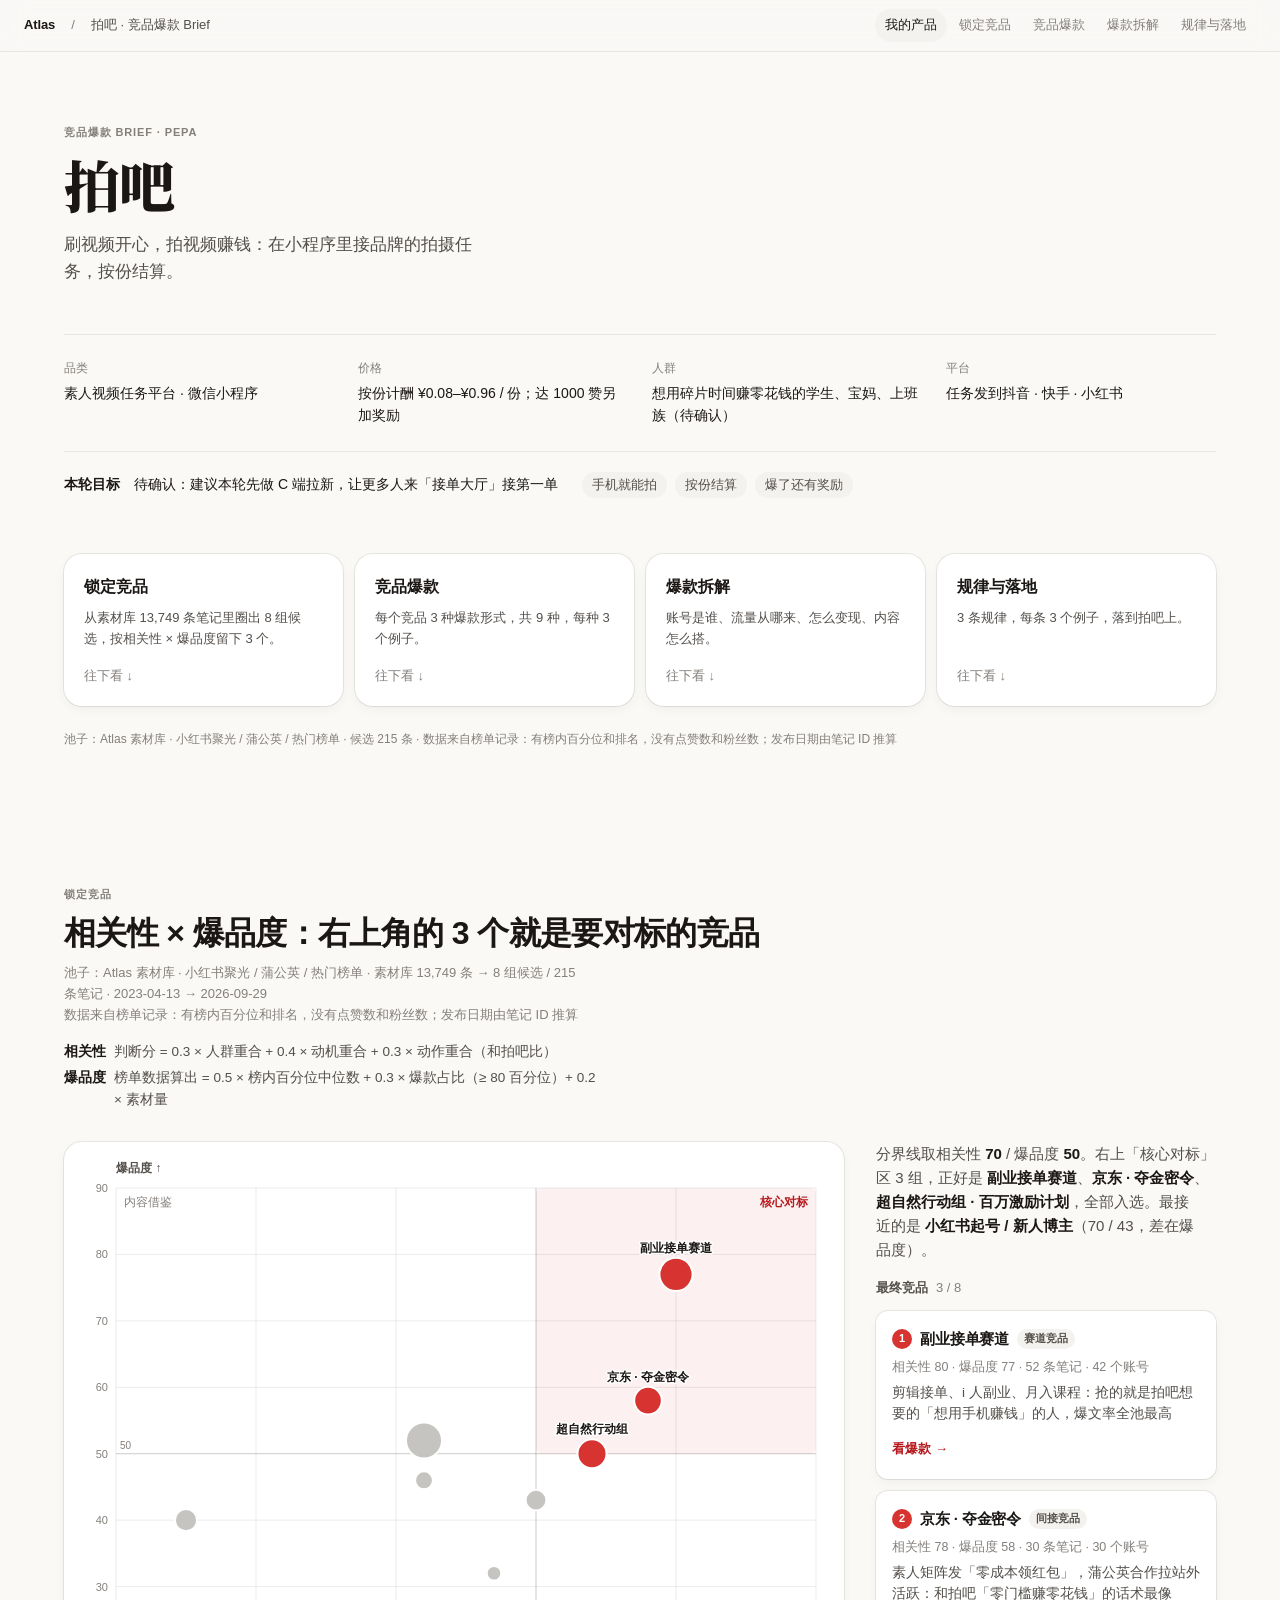
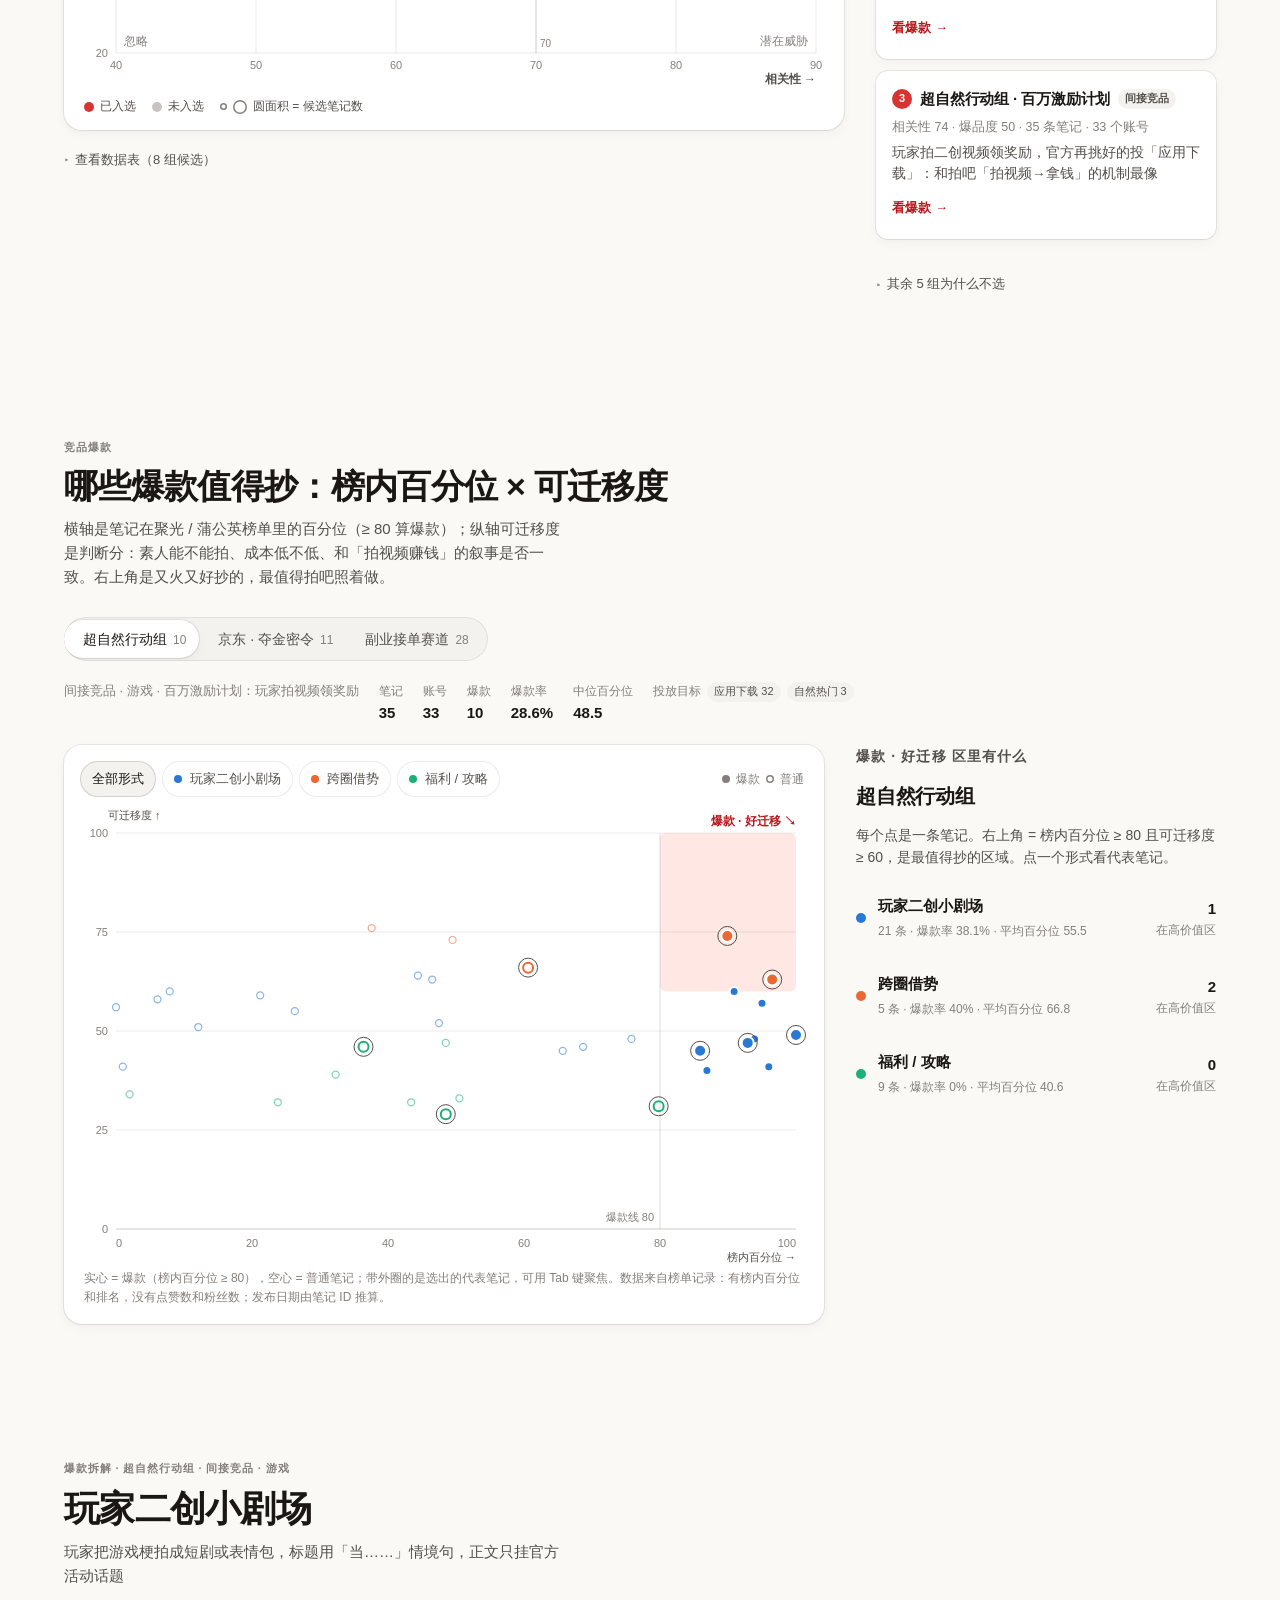
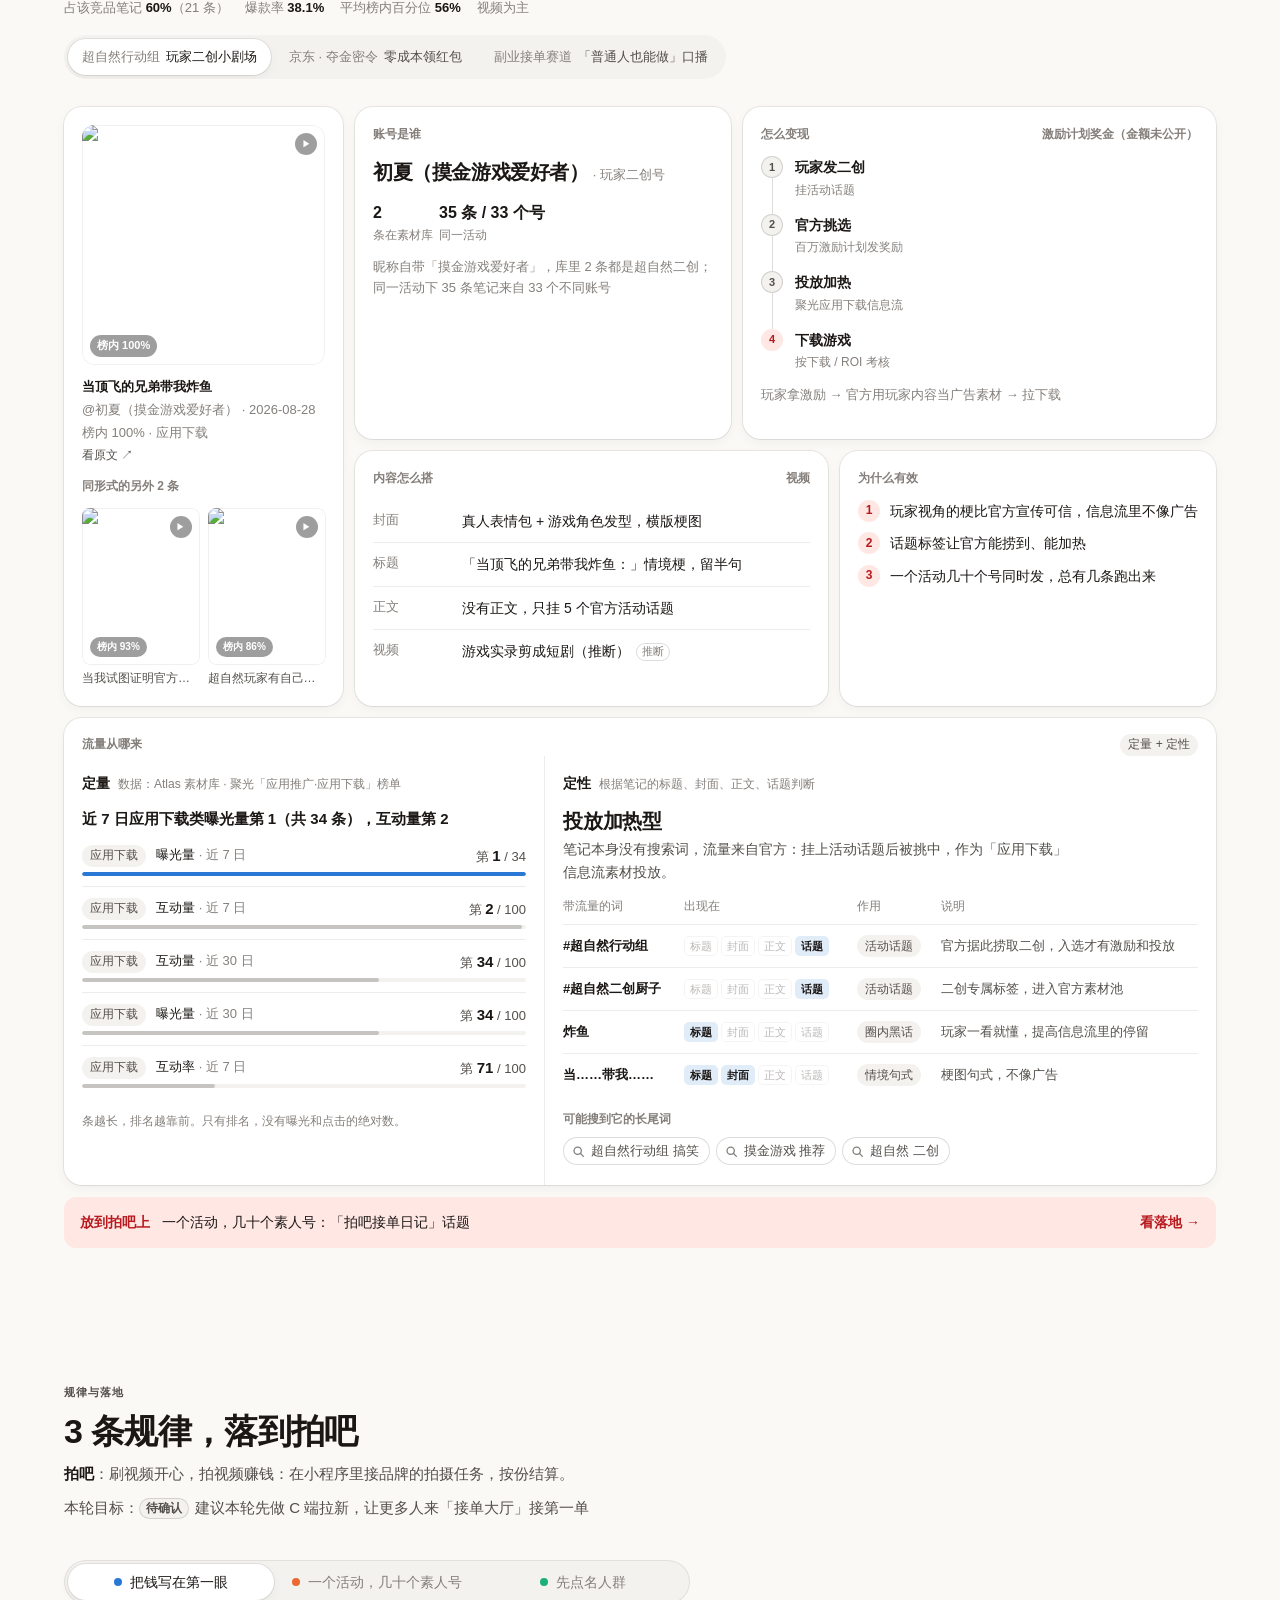
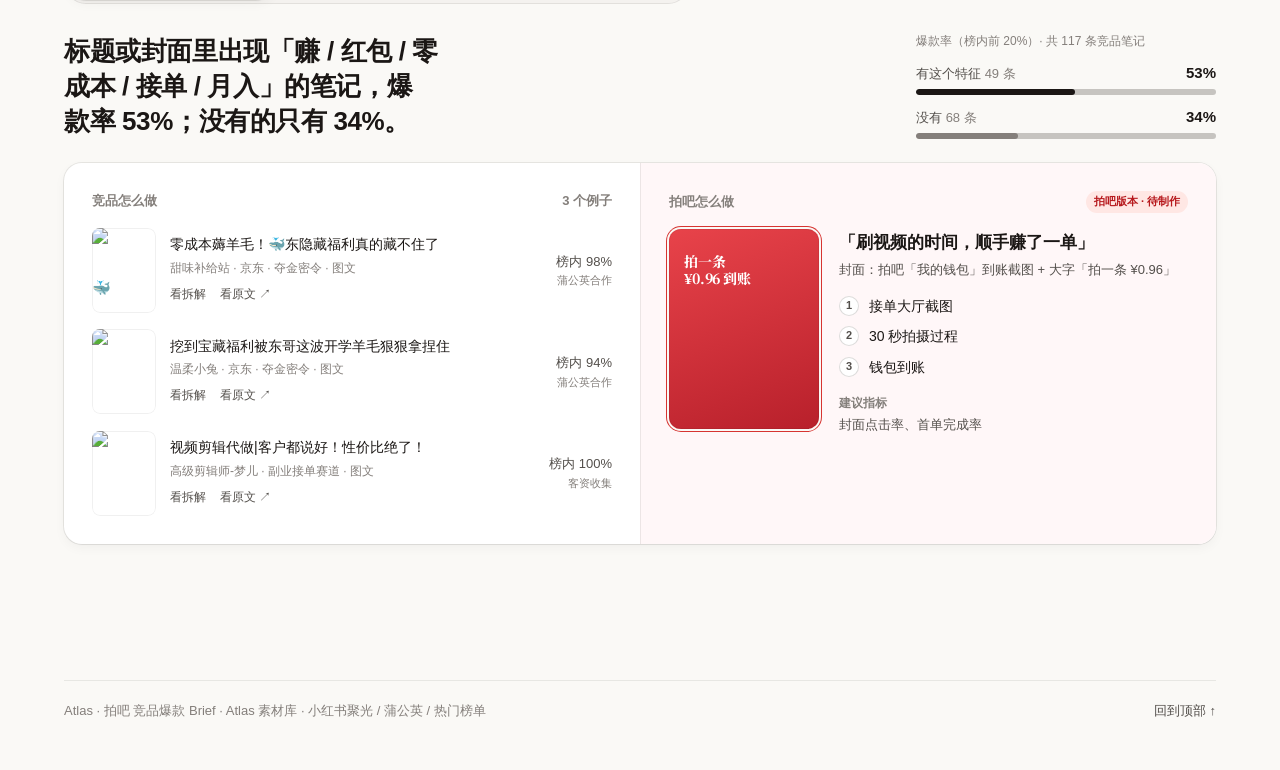
==== final/index.html @ e583d981 "Atlas brief template and 拍吧 competitor brief Single-page brief (final/) built from the Atlas ad-crea" ====
<!doctype html>
<html lang="zh-CN">
<head>
<meta charset="utf-8">
<meta name="viewport" content="width=device-width, initial-scale=1">
<title>拍吧 Brief</title>
<link rel="stylesheet" href="assets/base.css">
<style>

  /* one-page brief frame */
  @media (prefers-reduced-motion: no-preference) { html { scroll-behavior: smooth; } }
  .brief > section { scroll-margin-top: 64px; }
  .brief > section + section { padding-top: 136px; }
  @media (max-width: 720px) { .brief > section + section { padding-top: 104px; } }
  .brief-foot { max-width: 1200px; margin: 136px auto 0; padding: 0 24px 48px; font-size: 13px; color: var(--ink-3); }
  .brief-foot > div { display: flex; flex-wrap: wrap; justify-content: space-between; gap: 8px 24px; padding-top: 20px; border-top: 1px solid var(--line); }
  .brief-foot a { color: var(--ink-2); text-decoration: none; transition: color 150ms ease; }
  @media (hover: hover) and (pointer: fine) { .brief-foot a:hover { color: var(--ink); } }
  @media (max-width: 720px) { .brief-foot { margin-top: 104px; padding: 0 16px 40px; } }

/* keyframes hoisted out of the section scopes (they can't nest) */
@keyframes cv-in { to { opacity: 1; transform: none; } }
@keyframes p1-in { from { opacity: 0; transform: translateY(6px); } }
@keyframes p1-fade { from { opacity: 0; } }
@keyframes v1-pop { from { opacity: 0; transform: scale(0.6); } }
@keyframes p2-in { from { opacity: 0; transform: translateY(8px); } }
@keyframes p2-fade { from { opacity: 0; } }
@keyframes td-in { from { opacity: 0; transform: translateY(8px); } }
@keyframes td-grow { from { transform: scaleX(0.02); } }
@keyframes td-fade { from { opacity: 0; } }
@keyframes rise { from { opacity: 0; transform: translateY(8px); } }
@keyframes fade { from { opacity: 0; } }
@keyframes swap { from { opacity: 0; transform: translateY(4px); } }

/* ================= product ================= */
#product {

  .cv { max-width: 1200px; margin: 0 auto; padding: 72px 24px 0; }
  .cv h1 { font-family: var(--font-serif); font-weight: 900; font-size: clamp(36px, 5vw, 56px); line-height: 1.1; letter-spacing: -0.02em; margin-top: 12px; }
  .cv .lede { margin-top: 16px; font-size: 17px; color: var(--ink-2); max-width: 46ch; }
  .cv-facts { display: grid; grid-template-columns: repeat(4, minmax(0, 1fr)); gap: 24px; margin-top: 48px; padding: 24px 0; border-block: 1px solid var(--line); }
  .cv-facts dt { font-size: 12px; color: var(--ink-3); }
  .cv-facts dd { margin: 4px 0 0; font-size: 14px; }
  .cv-goal { display: flex; flex-wrap: wrap; gap: 8px 24px; align-items: baseline; margin-top: 20px; font-size: 14px; }
  .cv-goal b { font-weight: 600; }
  .cv-sp { display: flex; flex-wrap: wrap; gap: 8px; }
  .cv-sp span { padding: 3px 10px; border-radius: 999px; background: var(--surface-2); color: var(--ink-2); font-size: 13px; }
  .cv-steps { list-style: none; padding: 0; margin: 56px 0 0; display: grid; grid-template-columns: repeat(4, minmax(0, 1fr)); gap: 12px; }
  .cv-steps a {
    display: flex; flex-direction: column; gap: 8px; height: 100%; padding: 20px; border-radius: var(--r-lg);
    background: var(--surface); box-shadow: var(--shadow-1); text-decoration: none;
    transition: box-shadow 200ms var(--ease-out), transform 160ms var(--ease-out);
  }
  @media (hover: hover) and (pointer: fine) { .cv-steps a:hover { box-shadow: var(--shadow-2); } }
  .cv-steps a:active { transform: scale(0.98); }
  .cv-steps .t { font-weight: 600; font-size: 16px; }
  .cv-steps .d { font-size: 13px; color: var(--ink-2); }
  .cv-steps .go { margin-top: auto; padding-top: 8px; font-size: 13px; color: var(--ink-3); }
  .cv-src { margin-top: 24px; font-size: 12px; color: var(--ink-3); }
  .cv-steps li { opacity: 0; transform: translateY(8px); animation: cv-in 300ms var(--ease-out) forwards; }
  .cv-steps li:nth-child(2) { animation-delay: 50ms; } .cv-steps li:nth-child(3) { animation-delay: 100ms; } .cv-steps li:nth-child(4) { animation-delay: 150ms; }
  
  @media (prefers-reduced-motion: reduce) { .cv-steps li { animation: none; opacity: 1; transform: none; } }
  @media (max-width: 860px) { .cv-facts, .cv-steps { grid-template-columns: repeat(2, minmax(0, 1fr)); } }
  @media (max-width: 480px) { .cv { padding: 48px 16px 0; } .cv-facts, .cv-steps { grid-template-columns: 1fr; } }

}
/* ================= competitors ================= */
#competitors {

  .p1 { max-width: 1200px; margin: 0 auto; padding: 0 24px; }
  @media (max-width: 720px) { .p1 { padding: 0 16px; } }
  .p1-head { display: grid; gap: 10px; max-width: 880px; }
  .p1-src, .p1-defs { max-width: 72ch; }
  .p1-head h2 { font-size: clamp(24px, 3vw, 32px); font-weight: 650; letter-spacing: -0.02em; line-height: 1.25; }
  .p1-src { font-size: 13px; color: var(--ink-3); }
  .p1-defs { display: grid; gap: 4px; margin: 6px 0 0; font-size: 13.5px; color: var(--ink-2); }
  .p1-defs div { display: flex; gap: 8px; }
  .p1-defs dt { flex: none; font-weight: 600; color: var(--ink); }
  .p1-defs dd { margin: 0; }
  .p1-section-title { font-size: 13px; font-weight: 600; color: var(--ink-2); margin-bottom: 12px; display: flex; align-items: baseline; gap: 8px; }
  .p1-section-title .num { color: var(--ink-3); font-weight: 500; }

  .p1-picks { display: grid; gap: 12px; }
  .p1-pick {
    position: relative; display: grid; gap: 6px; padding: 16px 16px 14px;
    background: var(--surface); border-radius: var(--r-md); box-shadow: var(--shadow-1);
  }
  .p1-pick-top { display: flex; align-items: center; gap: 8px; }
  .p1-pick-rank { width: 20px; height: 20px; border-radius: 50%; display: grid; place-items: center; flex: none;
    background: var(--accent); color: #fff; font-size: 11px; font-weight: 700; font-variant-numeric: tabular-nums; }
  .p1-pick-name { font-weight: 650; letter-spacing: -0.01em; }
  .p1-kind { font-size: 11px; font-weight: 600; padding: 1px 7px; border-radius: 999px; background: var(--surface-2); color: var(--ink-2); white-space: nowrap; }
  .p1-pick-metrics { font-size: 12.5px; color: var(--ink-3); font-variant-numeric: tabular-nums; }
  .p1-pick-why { font-size: 13.5px; color: var(--ink-2); line-height: 1.55; }
  .p1-pick-link {
    justify-self: start; display: inline-flex; align-items: center; gap: 4px; margin-top: 2px;
    min-height: 32px; font-size: 13px; font-weight: 600; color: var(--accent-ink); text-decoration: none;
    touch-action: manipulation; transition: transform 160ms var(--ease-out);
  }
  .p1-pick-link::after { content: ""; position: absolute; inset: 0; border-radius: inherit; } /* card-wide hit area, link stays the only control */
  .p1-pick-link span { transition: transform 200ms var(--ease-out); }
  @media (hover: hover) and (pointer: fine) {
    .p1-pick:hover .p1-pick-link span { transform: translateX(3px); }
  }
  .p1-pick:has(.p1-pick-link:active) { transform: scale(0.98); }
  .p1-pick { transition: transform 160ms var(--ease-out); }

  .p1-tip {
    position: fixed; z-index: 300; left: 0; top: 0; pointer-events: none;
    max-width: 260px; padding: 10px 12px; border-radius: 10px;
    background: var(--surface); box-shadow: var(--shadow-2);
    font-size: 12.5px; line-height: 1.5; color: var(--ink-2);
    opacity: 0; transform: translateY(2px); transition: opacity 120ms ease-out, transform 120ms ease-out;
  }
  .p1-tip[data-on] { opacity: 1; transform: none; }
  .p1-tip b { color: var(--ink); font-weight: 650; font-size: 13.5px; }
  .p1-tip .row { display: flex; justify-content: space-between; gap: 16px; font-variant-numeric: tabular-nums; }
  .p1-tip .row strong { color: var(--ink); font-weight: 600; }
  .p1-tip .why { margin-top: 6px; padding-top: 6px; border-top: 1px solid var(--line); }

  .p1-details { margin-top: 12px; font-size: 13px; }
  .p1-details summary { cursor: pointer; color: var(--ink-2); min-height: 36px; display: flex; align-items: center; gap: 6px; list-style: none; touch-action: manipulation; }
  .p1-details summary::-webkit-details-marker { display: none; }
  .p1-details summary::before { content: "▸"; font-size: 10px; color: var(--ink-3); transition: transform 160ms var(--ease-out); }
  .p1-details[open] summary::before { transform: rotate(90deg); }
  .p1-table-wrap { overflow-x: auto; margin-top: 8px; border-radius: var(--r-sm); box-shadow: var(--shadow-1); background: var(--surface); }
  .p1-table { width: 100%; border-collapse: collapse; font-size: 12.5px; font-variant-numeric: tabular-nums; }
  .p1-table th, .p1-table td { padding: 8px 10px; text-align: right; border-bottom: 1px solid var(--line); white-space: nowrap; }
  .p1-table th:first-child, .p1-table td:first-child { text-align: left; }
  .p1-table th { font-weight: 600; color: var(--ink-3); font-size: 11.5px; }
  .p1-table tr:last-child td { border-bottom: 0; }
  .p1-table tr[data-picked] td:first-child { color: var(--accent-ink); font-weight: 600; }

  .p1-rest { display: grid; gap: 8px; margin-top: 8px; }
  .p1-rest li { display: grid; grid-template-columns: auto 1fr; gap: 2px 10px; font-size: 13px; }
  .p1-rest .n { font-weight: 600; color: var(--ink); }
  .p1-rest .w { grid-column: 1 / -1; color: var(--ink-3); }
  ul.p1-rest { list-style: none; padding: 0; margin: 8px 0 0; }

  .p1-enter { animation: p1-in 280ms var(--ease-out) both; animation-delay: var(--d, 0ms); }
  
  @media (prefers-reduced-motion: reduce) {
    .p1-enter { animation: p1-fade 200ms ease both; }
    
  }

  /* ---------- V1 scatter ---------- */
  .v1-body { display: grid; grid-template-columns: minmax(0, 1fr) 340px; gap: 32px; margin-top: 32px; align-items: start; }
  @media (max-width: 960px) { .v1-body { grid-template-columns: 1fr; gap: 28px; } }
  .v1-chart { background: var(--surface); border-radius: var(--r-lg); box-shadow: var(--shadow-1); padding: 16px 12px 12px; }
  .v1-svg { display: block; width: 100%; overflow: visible; }
  .v1-svg text { font-family: var(--font-sans); }
  .v1-pt { cursor: default; outline: none; }
  .v1-pt .mark { transition: stroke-width 120ms ease-out; transform-box: fill-box; transform-origin: center; }
  .v1-pt:focus-visible .mark, .v1-pt[data-on] .mark { stroke: var(--ink); stroke-width: 2; }
  .v1-pt .mark { animation: v1-pop 300ms var(--ease-out) both; animation-delay: var(--d, 0ms); }
  
  @media (prefers-reduced-motion: reduce) { .v1-pt .mark { animation: p1-fade 200ms ease both; } }
  .v1-legend { display: flex; flex-wrap: wrap; gap: 6px 16px; padding: 10px 8px 2px; font-size: 12px; color: var(--ink-2); }
  .v1-legend span { display: inline-flex; align-items: center; gap: 6px; }
  .v1-legend i { display: inline-block; width: 10px; height: 10px; border-radius: 50%; }
  .v1-side { display: grid; gap: 16px; position: sticky; top: 72px; }
  @media (max-width: 960px) { .v1-side { position: static; } }
  .v1-verdict { font-size: 15px; color: var(--ink-2); line-height: 1.6; }
  .v1-verdict strong { color: var(--ink); font-weight: 650; }
  @media (hover: hover) and (pointer: fine) { .p1-next a:hover { color: var(--ink); } .p1-next a:hover span { transform: translateX(3px); } }

}
/* ================= hits ================= */
#hits {


  /* ---------- page-shared bits ---------- */
  .p2 { --gut: 24px; }
  .p2-wrap { max-width: 1200px; margin: 0 auto; padding: 0 var(--gut); }
  .p2-head { padding-top: 0; padding-bottom: 28px; display: grid; gap: 10px; }
  .p2-head h2 { font-size: clamp(24px, 2.4vw + 12px, 34px); font-weight: 650; letter-spacing: -0.02em; line-height: 1.2; }
  .p2-head .lede { color: var(--ink-2); max-width: 60ch; }
  @media (max-width: 720px) { .p2 { --gut: 16px; } .p2-head { padding-top: 0; } }

  button, a { touch-action: manipulation; }

  /* segmented control with sliding indicator */
  .seg { position: relative; display: inline-flex; padding: 3px; gap: 0; border-radius: 999px; background: var(--surface-2); box-shadow: inset 0 0 0 1px var(--line); max-width: 100%; overflow-x: auto; scrollbar-width: none; isolation: isolate; }
  .seg button { position: relative; z-index: 1; height: 38px; padding: 0 16px; border: 0; border-radius: 999px; background: none; color: var(--ink-2); font-size: 14px; font-weight: 500; white-space: nowrap; cursor: pointer; transition: color 150ms ease; }
  .seg button[aria-pressed="true"] { color: var(--ink); }
  .seg button:active { transform: scale(0.97); }
  .seg button small { color: var(--ink-3); font-size: 12px; margin-left: 6px; font-variant-numeric: tabular-nums; }
  .seg .short { display: none; }
  .seg .ind { position: absolute; z-index: 0; top: 3px; left: 0; height: 38px; border-radius: 999px; background: var(--surface); box-shadow: var(--shadow-1); pointer-events: none; }
  .seg[data-ready] .ind { transition: transform 250ms var(--ease-out), width 250ms var(--ease-out); }
  @media (hover: hover) and (pointer: fine) { .seg button:hover { color: var(--ink); } }
  @media (max-width: 520px) {
    .seg { display: flex; width: 100%; overflow: visible; }
    .seg button { flex: 1 1 0; min-width: 0; padding: 0 6px; font-size: 13px; }
    .seg button small { display: none; }
    .seg .full { display: none; }
    .seg .short { display: inline; }
  }

  .stats { display: flex; gap: 20px; margin: 0; }
  .stats div { display: grid; gap: 0; }
  .stats dt { font-size: 12px; color: var(--ink-3); }
  .stats dd { margin: 0; font-weight: 600; font-variant-numeric: tabular-nums; font-size: 15px; }

  .link { display: inline-flex; align-items: center; gap: 4px; color: var(--accent-ink); font-size: 14px; font-weight: 500; text-decoration: none; white-space: nowrap; }
  .link span { transition: transform 200ms var(--ease-out); }
  @media (hover: hover) and (pointer: fine) { .link:hover span { transform: translateX(3px); } }

  .nc { display: grid; gap: 10px; min-width: 0; align-content: start; }
  .nc .cover-wrap { transition: transform 160ms var(--ease-out); }
  .nc:active .cover-wrap { transform: scale(0.97); }
  .nc-t { font-size: 14px; font-weight: 550; line-height: 1.45; display: -webkit-box; -webkit-line-clamp: 2; -webkit-box-orient: vertical; overflow: hidden; }
  .nc-m { display: flex; gap: 10px; font-size: 12px; color: var(--ink-3); font-variant-numeric: tabular-nums; white-space: nowrap; overflow: hidden; }
  .nc-m .acct { overflow: hidden; text-overflow: ellipsis; min-width: 0; color: var(--ink-2); }
  .nc-l { display: flex; flex-wrap: wrap; align-items: center; gap: 4px 8px; font-size: 11px; color: var(--ink-3); }
  .chip { display: inline-flex; align-items: center; height: 20px; padding: 0 7px; border-radius: 999px; background: var(--surface-2); color: var(--ink-2); font-size: 11px; white-space: nowrap; }
  .nc-a { display: flex; gap: 12px; font-size: 12px; }
  .nc-a a { color: var(--accent-ink); text-decoration: none; font-weight: 500; padding: 4px 0; }
  .nc-a a.ext { color: var(--ink-2); }
  @media (hover: hover) and (pointer: fine) { .nc-a a:hover { text-decoration: underline; text-underline-offset: 3px; } }
  .chead { display: flex; flex-wrap: wrap; align-items: baseline; gap: 8px 20px; padding-bottom: 20px; }
  .chead .kind { font-size: 13px; color: var(--ink-3); }
  .chead .obj { display: flex; flex-wrap: wrap; gap: 6px; align-items: center; font-size: 12px; color: var(--ink-3); }

  .enter { animation: p2-in 280ms var(--ease-out) both; animation-delay: calc(var(--i, 0) * 40ms); }
  
  .swap { animation: p2-fade 180ms ease-out both; }
  
  @media (prefers-reduced-motion: reduce) {
    .enter { animation: p2-fade 200ms ease-out both; animation-delay: 0ms; }
    .seg[data-ready] .ind { transition: none; }
  }


  /* ---------- V2 Quadrant ---------- */
  .v2 .bar { display: flex; flex-wrap: wrap; align-items: center; gap: 12px; padding-bottom: 20px; }
  .v2 .grid { display: grid; grid-template-columns: minmax(0, 1fr) 360px; gap: 32px; align-items: start; }
  .v2 .chart-card { background: var(--surface); border-radius: var(--r-lg); box-shadow: var(--shadow-1); padding: 16px 16px 8px; min-width: 0; }
  .v2 .legend { display: flex; flex-wrap: wrap; gap: 6px; margin-bottom: 8px; }
  .v2 .legend button { display: inline-flex; align-items: center; gap: 8px; min-height: 36px; padding: 0 12px; border: 0; border-radius: 999px; background: transparent; color: var(--ink-2); font-size: 13px; cursor: pointer; box-shadow: inset 0 0 0 1px var(--line); transition: background-color 150ms ease, color 150ms ease, box-shadow 150ms ease; }
  .v2 .legend button[aria-pressed="true"] { background: var(--surface-2); color: var(--ink); box-shadow: inset 0 0 0 1px var(--line-strong); }
  .v2 .legend button:active { transform: scale(0.97); }
  .v2 .legend i { width: 8px; height: 8px; border-radius: 50%; background: var(--sw); flex: none; }
  .v2 .legend .hollow { display: inline-flex; align-items: center; gap: 6px; margin-left: auto; font-size: 12px; color: var(--ink-3); padding: 0 4px; }
  .v2 .legend .hollow b { width: 8px; height: 8px; border-radius: 50%; box-shadow: inset 0 0 0 1.5px var(--ink-3); }
  .v2 .legend .hollow b.f { background: var(--ink-3); box-shadow: none; }
  .v2 .plot { position: relative; }
  .v2 svg { display: block; width: 100%; overflow: visible; touch-action: manipulation; }
  .v2 svg text { font-family: var(--font-sans); fill: var(--ink-3); font-size: 11px; font-variant-numeric: tabular-nums; }
  .v2 .dot { transition: opacity 180ms ease; }
  .v2 .tip { position: absolute; z-index: 5; pointer-events: none; min-width: 140px; max-width: 220px; padding: 8px 10px; border-radius: 10px; background: var(--surface); box-shadow: var(--shadow-2); font-size: 12px; line-height: 1.45; opacity: 0; transform: translate(-50%, calc(-100% - 12px)) scale(0.97); transform-origin: 50% 100%; transition: opacity 120ms ease-out, transform 120ms ease-out; }
  .v2 .tip[data-show] { opacity: 1; transform: translate(-50%, calc(-100% - 12px)); }
  .v2 .tip strong { display: block; font-size: 15px; font-variant-numeric: tabular-nums; color: var(--ink); }
  .v2 .tip .k { display: flex; align-items: center; gap: 6px; color: var(--ink-2); }
  .v2 .tip .k i { width: 10px; height: 2px; border-radius: 1px; background: var(--sw); }
  .v2 .tip .tt { color: var(--ink); margin-top: 4px; font-weight: 550; }
  .v2 .tip .ac { color: var(--ink-3); }
  .v2 .note { font-size: 12px; color: var(--ink-3); padding: 4px 4px 8px; }
  .v2 .panel { display: grid; gap: 16px; position: sticky; top: 72px; }
  .v2 .panel h2 { font-size: 20px; font-weight: 650; letter-spacing: -0.01em; display: flex; align-items: center; gap: 10px; }
  .v2 .panel h2 i { width: 10px; height: 10px; border-radius: 50%; background: var(--sw); flex: none; }
  .v2 .panel p { color: var(--ink-2); font-size: 14px; }
  .v2 .panel .trio { display: grid; grid-template-columns: repeat(3, minmax(0, 1fr)); gap: 10px; }
  .v2 .panel .trio .nc-t { font-size: 12px; }
  .v2 .panel .trio .nc-m { font-size: 11px; flex-direction: column; gap: 2px; }
  .v2 .panel .trio .nc-a { flex-direction: column; gap: 0; }
  .v2 .frow { display: grid; grid-template-columns: 10px minmax(0, 1fr) auto; gap: 12px; align-items: center; width: 100%; text-align: left; padding: 14px 12px; border: 0; border-radius: var(--r-md); background: transparent; cursor: pointer; transition: background-color 150ms ease; }
  .v2 .frow:active { transform: scale(0.98); }
  @media (hover: hover) and (pointer: fine) { .v2 .frow:hover { background: var(--surface-2); } }
  .v2 .frow i { width: 10px; height: 10px; border-radius: 50%; background: var(--sw); }
  .v2 .frow b { font-weight: 600; display: block; }
  .v2 .frow small { color: var(--ink-3); font-size: 12px; }
  .v2 .frow .q { font-variant-numeric: tabular-nums; font-weight: 600; text-align: right; }
  .v2 .frow .q small { display: block; font-weight: 400; }
  @media (max-width: 960px) { .v2 .grid { grid-template-columns: minmax(0, 1fr); } .v2 .panel { position: static; } .v2 .legend .hollow { margin-left: 0; } }



}
/* ================= teardown ================= */
#teardown {

  .td { max-width: 1200px; margin: 0 auto; padding: 0 24px; }
  @media (max-width: 720px) { .td { padding: 0 16px; } }
  .td button, .td a { touch-action: manipulation; }

  .td-in { animation: td-in 260ms var(--ease-out) both; animation-delay: calc(var(--i, 0) * 45ms); }
  
  .td-grow { transform-origin: left center; animation: td-grow 300ms var(--ease-out) both; animation-delay: calc(120ms + var(--i, 0) * 45ms); }
  
  @media (prefers-reduced-motion: reduce) {
    .td-in { animation: td-fade 200ms ease both; animation-delay: 0ms; }
    .td-grow { animation: none; }
    
  }

  /* header */
  .td-head { display: grid; grid-template-columns: minmax(0, 1fr); gap: 10px; }
  .td-head > * { min-width: 0; }
  .td-head h2 { font-size: clamp(26px, 3vw + 12px, 36px); font-weight: 650; letter-spacing: -0.02em; line-height: 1.2; }
  .td-head .desc { color: var(--ink-2); max-width: 60ch; }
  .td-meta { display: flex; flex-wrap: wrap; gap: 6px 16px; color: var(--ink-3); font-size: 13px; }
  .td-meta b { color: var(--ink); font-weight: 600; }

  /* switcher between the researched teardowns */
  .td-switch { display: flex; gap: 4px; padding: 4px; border-radius: 999px; background: var(--surface-2); width: max-content; max-width: 100%; overflow-x: auto; scrollbar-width: none; }
  .td-switch button {
    flex: none; border: 0; background: transparent; cursor: pointer;
    min-height: 36px; padding: 0 14px; border-radius: 999px; font-size: 13px; color: var(--ink-2);
    transition: color 150ms ease-out, background-color 150ms ease-out, box-shadow 150ms ease-out, transform 160ms var(--ease-out);
  }
  .td-switch button:active { transform: scale(0.97); }
  @media (hover: hover) and (pointer: fine) { .td-switch button:hover { color: var(--ink); } }
  .td-switch button[aria-pressed="true"] { background: var(--surface); color: var(--ink); box-shadow: var(--shadow-1); }
  .td-switch .c { color: var(--ink-3); margin-right: 6px; }
  .td-switch .c-short { display: none; }
  @media (max-width: 520px) {
    .td-switch { display: grid; grid-template-columns: repeat(3, minmax(0, 1fr)); width: 100%; overflow: visible; border-radius: 14px; }
    .td-switch button { display: grid; align-content: center; gap: 1px; min-width: 0; min-height: 48px; padding: 4px 6px; border-radius: 10px; text-align: center; }
    .td-switch .c { margin: 0; font-size: 13px; font-weight: 600; color: inherit; }
    .td-switch .c-full { display: none; }
    .td-switch .c-short { display: inline; }
    .td-switch .fn { font-size: 11px; color: var(--ink-3); white-space: nowrap; overflow: hidden; text-overflow: ellipsis; }
  }

  .td-sub { color: var(--ink-2); font-size: 14px; }
  .td-muted { color: var(--ink-3); font-size: 13px; }
  .td-chip { display: inline-flex; align-items: center; height: 22px; padding: 0 8px; border-radius: 999px; background: var(--surface-2); font-size: 12px; font-weight: 500; color: var(--ink-2); white-space: nowrap; }

  /* bento */
  .td-grid { display: grid; grid-template-columns: repeat(12, minmax(0, 1fr)); gap: 12px; margin-top: 28px; }
  .td-card { background: var(--surface); border-radius: var(--r-lg); box-shadow: var(--shadow-1); padding: 18px; min-width: 0; display: grid; gap: 12px; align-content: start; }
  .td-lbl { display: flex; justify-content: space-between; align-items: center; gap: 8px; font-size: 12px; font-weight: 600; color: var(--ink-3); }
  .td-lbl h2 { font: inherit; color: inherit; }
  .hero { grid-column: span 3; grid-row: span 2; }
  .acct { grid-column: span 4; }
  .fun { grid-column: span 5; }
  .struct { grid-column: span 5; }
  .why { grid-column: span 4; }
  .traffic, .apply-wrap { grid-column: 1 / -1; }
  .hero .cap { font-size: 13px; display: grid; gap: 2px; }
  /* cover fills the 2-row tile so it never leaves dead space under it */
  @media (min-width: 721px) {
    .hero { display: flex; flex-direction: column; }
    .hero > .cover-wrap { flex: 1; display: flex; min-height: 0; }
    .hero > .cover-wrap > .cover { flex: 1; aspect-ratio: auto; min-height: 240px; }
  }
  .acct .name { font-size: 20px; font-weight: 650; letter-spacing: -0.02em; }
  .kpis { display: grid; grid-template-columns: repeat(2, auto); justify-content: start; column-gap: 32px; gap: 6px; font-size: 12px; color: var(--ink-3); }
  .kpis b { display: block; color: var(--ink); font-size: 16px; font-weight: 650; }
  @media (max-width: 1080px) {
    .hero { grid-column: span 4; }
    .acct, .fun { grid-column: span 8; }
    .struct, .why { grid-column: span 6; }
  }
  @media (max-width: 720px) {
    .td-grid { grid-template-columns: 1fr; }
    .td-grid > * { grid-column: 1 / -1 !important; grid-row: auto !important; }
    .hero { grid-template-columns: 120px 1fr; align-items: start; }
    .hero .sibs-h, .hero .sibs { grid-column: 1 / -1; }
    .hero .sibs { grid-template-columns: repeat(2, 120px); }
  }

  /* hero extras */
  .hero .cap a { color: var(--ink-2); text-decoration: none; font-size: 12px; }
  @media (hover: hover) and (pointer: fine) { .hero .cap a:hover { color: var(--ink); text-decoration: underline; text-underline-offset: 2px; } }
  .sibs { display: grid; grid-template-columns: repeat(2, minmax(0, 1fr)); gap: 8px; }
  .sibs a { display: grid; gap: 4px; text-decoration: none; font-size: 12px; color: var(--ink-2); min-width: 0; }
  .sibs a span { white-space: nowrap; overflow: hidden; text-overflow: ellipsis; }
  .sibs .cover { border-radius: var(--r-sm); }
  .sibs .cover-tag { font-size: 10px; }
  .sibs-h { font-size: 12px; font-weight: 600; color: var(--ink-3); }

  /* leaderboard records (定量) */
  .recs { list-style: none; margin: 0; padding: 0; display: grid; }
  .recs li { display: grid; grid-template-columns: auto minmax(0, 1fr) auto; align-items: center; gap: 4px 10px; padding: 10px 0; border-top: 1px solid var(--line); font-size: 13px; }
  .recs li:first-child { border-top: 0; padding-top: 0; }
  .recs .m { min-width: 0; overflow: hidden; text-overflow: ellipsis; white-space: nowrap; color: var(--ink); }
  .recs .m span { color: var(--ink-3); }
  .recs .rk { font-variant-numeric: tabular-nums; color: var(--ink-2); white-space: nowrap; }
  .recs .rk b { color: var(--ink); font-weight: 650; font-size: 15px; }
  .recs .trk { grid-column: 1 / -1; height: 4px; border-radius: 2px; background: var(--surface-2); overflow: hidden; }
  .recs .trk span { display: block; height: 100%; border-radius: 2px; background: var(--s1); }
  .recs li + li .trk span { background: var(--s-muted); }
  .q-sum { font-size: 15px; font-weight: 600; line-height: 1.45; max-width: 52ch; }

  /* money chain */
  .chain { list-style: none; margin: 0; padding: 0; display: grid; gap: 0; counter-reset: st; }
  .chain li { position: relative; display: grid; grid-template-columns: 22px 1fr; gap: 2px 12px; padding-bottom: 14px; counter-increment: st; }
  .chain li:last-child { padding-bottom: 0; }
  .chain li::before { content: counter(st); grid-row: span 2; display: grid; place-items: center; width: 22px; height: 22px; border-radius: 50%; background: var(--surface-2); box-shadow: inset 0 0 0 1px var(--line-strong); font-size: 11px; font-weight: 650; color: var(--ink-2); font-variant-numeric: tabular-nums; z-index: 1; }
  .chain li:last-child::before { background: var(--accent-soft); color: var(--accent-ink); box-shadow: none; }
  .chain li:not(:last-child)::after { content: ""; position: absolute; left: 10.5px; top: 22px; bottom: 0; width: 1px; background: var(--line-strong); }
  .chain b { font-size: 14px; font-weight: 600; }
  .chain span { font-size: 12px; color: var(--ink-3); }
  .inf { display: inline-flex; align-items: center; height: 18px; padding: 0 6px; margin-left: 6px; border-radius: 999px; font-size: 11px; color: var(--ink-3); box-shadow: inset 0 0 0 1px var(--line-strong); vertical-align: 1px; }

  /* structure + why */
  .steps { list-style: none; margin: 0; padding: 0; display: grid; }
  .steps li { display: grid; grid-template-columns: 5.5em 1fr; gap: 12px; padding: 10px 0; border-top: 1px solid var(--line); font-size: 14px; }
  .steps li:first-child { border-top: 0; }
  .steps .t { color: var(--ink-3); font-size: 13px; font-variant-numeric: tabular-nums; }
  .whys { list-style: none; margin: 0; padding: 0; display: grid; gap: 10px; counter-reset: why; }
  .whys li { counter-increment: why; display: grid; grid-template-columns: 22px 1fr; gap: 10px; font-size: 14px; }
  .whys li::before { content: counter(why); display: grid; place-items: center; width: 22px; height: 22px; border-radius: 50%; background: var(--accent-soft); color: var(--accent-ink); font-size: 12px; font-weight: 650; }

  /* ---------- 流量从哪来 ---------- */
  .traffic { padding: 0; gap: 0; }
  .traffic > .td-lbl { padding: 16px 18px 0; }
  .traffic .layers { display: grid; grid-template-columns: minmax(0, 5fr) minmax(0, 7fr); }
  .traffic .layers.qual-only { grid-template-columns: minmax(0, 1fr); }
  .layer { display: grid; gap: 14px; align-content: start; padding: 16px 18px 20px; min-width: 0; }
  .layer + .layer { border-left: 1px solid var(--line); }
  .layer-h { display: flex; align-items: baseline; gap: 8px; flex-wrap: wrap; }
  .layer-h b { font-size: 14px; font-weight: 600; color: var(--ink); }
  .layer-h span { font-size: 12px; color: var(--ink-3); }
  .foot { display: grid; gap: 2px; font-size: 12px; color: var(--ink-3); }
  .foot b { color: var(--ink-2); font-weight: 600; }
  .nodata { margin: 14px 18px 0; padding: 10px 12px; border-radius: var(--r-sm); background: var(--surface-2); font-size: 13px; color: var(--ink-2); }

  .verdict { display: grid; gap: 4px; }
  .verdict strong { font-size: 20px; font-weight: 650; letter-spacing: -0.01em; line-height: 1.3; }
  .verdict p { font-size: 14px; color: var(--ink-2); max-width: 65ch; }

  .kw { width: 100%; border-collapse: collapse; font-size: 13px; }
  .kw th { text-align: left; font-size: 12px; font-weight: 500; color: var(--ink-3); padding: 0 12px 8px 0; white-space: nowrap; }
  .kw td { padding: 10px 12px 10px 0; border-top: 1px solid var(--line); vertical-align: middle; }
  .kw th:last-child, .kw td:last-child { padding-right: 0; }
  .kw .w { font-weight: 600; white-space: nowrap; }
  .kw .note { color: var(--ink-2); }
  .where { display: inline-flex; gap: 3px; }
  .where span { display: inline-grid; place-items: center; height: 20px; padding: 0 6px; border-radius: 5px; font-size: 11px; white-space: nowrap; }
  .where .on { background: color-mix(in oklch, var(--s1) 14%, transparent); color: var(--ink); font-weight: 600; }
  .where .off { color: var(--ink-3); opacity: 0.55; box-shadow: inset 0 0 0 1px var(--line); }

  .lt { display: grid; gap: 8px; }
  .lt-h { font-size: 12px; font-weight: 600; color: var(--ink-3); }
  .lt ul { display: flex; flex-wrap: wrap; gap: 6px; margin: 0; padding: 0; list-style: none; }
  .lt li { display: inline-flex; align-items: center; gap: 6px; height: 28px; padding: 0 11px 0 9px; border-radius: 999px; font-size: 13px; color: var(--ink-2); box-shadow: inset 0 0 0 1px var(--line-strong); }
  .lt svg { width: 13px; height: 13px; flex: none; color: var(--ink-3); }

  @media (max-width: 960px) {
    .traffic .layers { grid-template-columns: minmax(0, 1fr); }
    .layer + .layer { border-left: 0; border-top: 1px solid var(--line); }
  }
  @media (max-width: 720px) {
    .kw thead { display: none; }
    .kw, .kw tbody, .kw tr, .kw td { display: block; }
    .kw tr { display: grid; grid-template-columns: auto 1fr; gap: 6px 10px; padding: 12px 0; border-top: 1px solid var(--line); }
    .kw td { padding: 0; border: 0; }
    .kw .where-td { grid-column: 1 / -1; grid-row: 2; }
    .kw .note { grid-column: 1 / -1; }
    .kw .role { justify-self: end; }
  }

  /* apply */
  .apply {
    display: flex; align-items: center; gap: 12px; flex-wrap: wrap;
    padding: 14px 16px; border-radius: var(--r-md); background: var(--accent-soft); text-decoration: none; font-size: 14px;
    transition: transform 160ms var(--ease-out);
  }
  .apply:active { transform: scale(0.98); }
  .apply .lbl { font-weight: 650; color: var(--accent-ink); }
  .apply .go { margin-left: auto; color: var(--accent-ink); font-weight: 600; white-space: nowrap; }

  /* empty state */
  .empty { display: grid; grid-template-columns: 220px 1fr; gap: 32px; align-items: start; margin-top: 32px; }
  .empty .msg { display: grid; gap: 14px; padding-top: 8px; }
  .empty h2 { font-size: 22px; font-weight: 650; letter-spacing: -0.01em; }
  .empty .stats { display: grid; grid-template-columns: repeat(4, auto); justify-content: start; gap: 4px 28px; margin: 6px 0; }
  .empty .stats span { color: var(--ink-3); font-size: 13px; }
  .empty .stats b { display: block; font-size: 20px; font-weight: 650; color: var(--ink); }
  .empty .done { display: grid; gap: 8px; margin: 0; padding: 0; list-style: none; }
  .empty .done a { display: flex; gap: 10px; align-items: center; min-height: 44px; padding: 0 14px; border-radius: var(--r-md); background: var(--surface); box-shadow: var(--shadow-1); text-decoration: none; font-size: 14px; transition: box-shadow 150ms ease-out, transform 160ms var(--ease-out); }
  .empty .done a:active { transform: scale(0.98); }
  @media (hover: hover) and (pointer: fine) { .empty .done a:hover { box-shadow: var(--shadow-2); } }
  .empty .done a span { color: var(--ink-3); }
  @media (max-width: 720px) {
    .empty { grid-template-columns: 1fr; gap: 20px; }
    .empty .cover-wrap { max-width: 200px; }
    .empty .stats { grid-template-columns: repeat(2, auto); }
  }

}
/* ================= playbook ================= */
#playbook {


  /* ---------- page frame ---------- */
  .p4 { max-width: 1200px; margin: 0 auto; padding: 0 24px; }
  .p4-head { display: grid; gap: 10px; margin-bottom: 40px; }
  .p4-head h2 { font-size: clamp(26px, 3vw, 34px); font-weight: 650; letter-spacing: -0.02em; line-height: 1.2; }
  .p4-head p { color: var(--ink-2); max-width: 65ch; }
  .p4-head p b { color: var(--ink); font-weight: 600; }

  .seg button, .v2-row a { touch-action: manipulation; }
  .tbc { display: inline-flex; align-items: center; margin-right: 6px; padding: 1px 7px; border-radius: 999px; font-size: 12px; font-weight: 600; color: var(--ink-2); background: var(--surface-2); box-shadow: inset 0 0 0 1px var(--line-strong); vertical-align: 1px; }

  /* law identity dot — always paired with the law label, never color alone */
  .lawdot { display: inline-block; width: 8px; height: 8px; border-radius: 50%; background: var(--lc); flex: none; }
  [data-law="L1"] { --lc: var(--s1); }
  [data-law="L2"] { --lc: var(--s2); }
  [data-law="L3"] { --lc: var(--s3); }

  /* evidence: two direct-labeled bars on one 0–100% scale */
  .ev { display: grid; gap: 10px; width: 300px; max-width: 100%; margin: 0; }
  .ev-cap { font-size: 12px; color: var(--ink-3); }
  .ev-row { display: grid; grid-template-columns: 1fr auto; gap: 4px 12px; align-items: baseline; font-size: 13px; color: var(--ink-2); }
  .ev-row b { color: var(--ink); font-weight: 650; font-variant-numeric: tabular-nums; font-size: 15px; }
  .ev-row .n { font-variant-numeric: tabular-nums; color: var(--ink-3); }
  .ev-track { grid-column: 1 / -1; position: relative; height: 6px; border-radius: 999px; background: var(--s-muted); overflow: hidden; }
  .ev-fill { position: absolute; inset: 0 auto 0 0; border-radius: inherit; background: var(--ink); }
  .ev-row.is-muted .ev-fill { background: var(--ink-3); }
  .ev-dots { display: flex; flex-wrap: wrap; gap: 3px; grid-column: 1 / -1; }
  .ev-dots i { width: 6px; height: 6px; border-radius: 50%; background: var(--ink); }

  /* 拍吧 mock badge */
  .mock { position: relative; }
  .mock .cover { box-shadow: 0 0 0 2px var(--bg), 0 0 0 3px var(--accent); }
  .mock-badge {
    display: inline-flex; align-items: center; gap: 6px; width: fit-content;
    font-size: 11px; font-weight: 600; color: var(--accent-ink);
    padding: 2px 8px; border-radius: 999px; background: var(--accent-soft); white-space: nowrap;
  }

  .kv { display: grid; grid-template-columns: 3.5em 1fr; gap: 6px 12px; margin: 0; font-size: 14px; }
  .kv dt { color: var(--ink-3); }
  .kv dd { margin: 0; color: var(--ink); }
  .kpi { margin-top: 16px; font-size: 13px; color: var(--ink-2); }
  .kpi b { display: block; font-size: 12px; font-weight: 600; color: var(--ink-3); margin-bottom: 2px; }

  /* entrance: transform + opacity only, staggered */
  .rise { animation: rise 280ms var(--ease-out) both; animation-delay: calc(var(--i, 0) * 50ms); }
  
  @media (prefers-reduced-motion: reduce) {
    .rise { animation-name: fade; }
    
  }

  /* ---------- 映射 ---------- */
  .seg { position: relative; display: inline-grid; grid-auto-flow: column; grid-auto-columns: 1fr; padding: 4px; border-radius: 999px; background: var(--surface-2); box-shadow: inset 0 0 0 1px var(--line); margin-bottom: 28px; max-width: 100%; }
  .seg-hl { position: absolute; top: 4px; bottom: 4px; left: 4px; border-radius: 999px; background: var(--surface); box-shadow: var(--shadow-1); transition: transform 220ms var(--ease-out); }
  .seg button { position: relative; display: flex; align-items: center; justify-content: center; gap: 8px; height: 36px; padding: 0 18px; border: 0; background: none; border-radius: 999px; cursor: pointer; color: var(--ink-3); font-size: 14px; white-space: nowrap; transition: color 150ms ease; }
  .seg button[aria-selected="true"] { color: var(--ink); }
  @media (hover: hover) and (pointer: fine) { .seg button:hover { color: var(--ink); } }
  .seg button:active { transform: scale(0.97); }
  @media (max-width: 560px) { .seg { display: grid; width: 100%; } .seg button { height: auto; min-height: 44px; padding: 6px 8px; font-size: 12px; line-height: 1.3; white-space: normal; text-align: left; } }
  .v2-panel { display: grid; gap: 24px; }
  .v2-panel.swap { animation: swap 180ms var(--ease-out); }
  
  @media (prefers-reduced-motion: reduce) { .v2-panel.swap { animation-name: fade; } .seg-hl { transition: none; } }
  .v2-claim { display: grid; grid-template-columns: 1fr auto; gap: 24px; align-items: end; }
  .v2-claim h2 { font-size: clamp(20px, 2.4vw, 26px); font-weight: 650; letter-spacing: -0.015em; line-height: 1.35; max-width: 32ch; }
  .v2-panes { display: grid; grid-template-columns: 1fr 1fr; gap: 0; border-radius: var(--r-lg); box-shadow: var(--shadow-1); background: var(--surface); overflow: hidden; }
  .v2-pane { padding: 28px; display: grid; gap: 16px; align-content: start; min-width: 0; }
  .v2-pane + .v2-pane { border-left: 1px solid var(--line); background: color-mix(in oklch, var(--accent-soft) 35%, var(--surface)); }
  .v2-pane h3 { font-size: 13px; font-weight: 600; color: var(--ink-3); display: flex; justify-content: space-between; gap: 8px; align-items: center; }
  .v2-row { display: grid; grid-template-columns: 64px 1fr auto; gap: 14px; align-items: center; padding: 8px; margin: -8px; border-radius: var(--r-md); transition: background-color 150ms ease; }
  @media (hover: hover) and (pointer: fine) { .v2-row:hover { background: var(--surface-2); } }
  .v2-row a { text-decoration: none; }
  .v2-row-cov { display: block; border-radius: 8px; transition: transform 160ms var(--ease-out); }
  .v2-row-cov:active { transform: scale(0.97); }
  .v2-row .cover { border-radius: 8px; }
  .v2-row-l { display: flex; gap: 14px; margin-top: 4px; font-size: 12px; }
  .v2-row-l a { color: var(--ink-2); padding: 2px 0; transition: color 150ms ease; }
  @media (hover: hover) and (pointer: fine) { .v2-row-l a:hover { color: var(--ink); } .v2-row-t:hover { text-decoration: underline; text-underline-offset: 3px; text-decoration-color: var(--line-strong); } }
  .v2-row .cover-text { font-size: 9px; left: 8%; right: 8%; }
  .v2-row .cover-play { width: 14px; height: 14px; font-size: 6px; right: 4px; top: 4px; }
  .v2-row-t { font-size: 14px; font-weight: 500; line-height: 1.4; display: -webkit-box; -webkit-line-clamp: 2; -webkit-box-orient: vertical; overflow: hidden; }
  .v2-row-m { font-size: 12px; color: var(--ink-3); margin-top: 2px; }
  .v2-row-n { font-size: 13px; color: var(--ink-2); font-variant-numeric: tabular-nums; text-align: right; white-space: nowrap; }
  .v2-row-n small { display: block; font-size: 11px; color: var(--ink-3); }
  .v2-me { display: grid; grid-template-columns: 150px 1fr; gap: 20px; }
  .v2-me h4 { font-size: 17px; font-weight: 650; margin-bottom: 4px; }
  .v2-me .sub { font-size: 13px; color: var(--ink-2); }
  .steps-list { list-style: none; padding: 0; margin: 14px 0 0; display: grid; gap: 8px; counter-reset: s; }
  .steps-list li { counter-increment: s; display: grid; grid-template-columns: 22px 1fr; gap: 8px; font-size: 14px; }
  .steps-list li::before { content: counter(s); width: 20px; height: 20px; border-radius: 50%; display: grid; place-items: center; font-size: 11px; font-weight: 600; background: var(--surface); box-shadow: inset 0 0 0 1px var(--line-strong); color: var(--ink-2); margin-top: 1px; }
  @media (max-width: 860px) {
    .v2-panes { grid-template-columns: 1fr; }
    .v2-pane + .v2-pane { border-left: 0; border-top: 1px solid var(--line); }
    .v2-claim { grid-template-columns: 1fr; gap: 14px; }
  }
  @media (max-width: 560px) { .v2-pane { padding: 20px; } .v2-me { grid-template-columns: 110px 1fr; gap: 14px; } }

  @media (max-width: 560px) { .p4 { padding: 0 16px; } .p4-head { margin-bottom: 28px; } }

}
</style>
</head>
<body>
<main class="brief">
  <section id="product" aria-label="我的产品"><div id="product-root"></div></section>
  <section id="competitors" aria-label="锁定竞品"><div id="competitors-root"></div></section>
  <section id="hits" aria-label="竞品爆款"><div id="hits-root" class="p2"></div></section>
  <section id="teardown" aria-label="爆款拆解"><div id="teardown-root"></div></section>
  <section id="playbook" aria-label="规律与落地"><div id="playbook-root"></div></section>
</main>
<footer class="brief-foot"><div><span id="foot-src"></span><a href="#product">回到顶部 ↑</a></div></footer>
<script src="assets/data.js"></script>
<script src="assets/ui.js"></script>
<script>
// In-page cross-links: <a data-go="hits|teardown|playbook" data-c|data-f|data-law> → switch that section, then scroll to it.
window.Brief = { h: {}, on(k, fn) { this.h[k] = fn; } };
document.addEventListener('click', (e) => {
  const a = e.target.closest('a[data-go]');
  if (!a || e.defaultPrevented || e.button || e.metaKey || e.ctrlKey || e.shiftKey || e.altKey) return;
  e.preventDefault();
  const k = a.dataset.go;
  window.Brief.h[k]?.({ c: a.dataset.c, f: a.dataset.f, law: a.dataset.law });
  const reduce = matchMedia('(prefers-reduced-motion: reduce)').matches;
  document.getElementById(k).scrollIntoView({ behavior: reduce ? 'auto' : 'smooth', block: 'start' });
});
</script>
<script>/* ---- 我的产品 ---- */
(function () {
  const { product: p, competitors, laws } = window.ATLAS;
  const formats = competitors.reduce((a, c) => a + c.formats.length, 0);
  const toc = [
    { id: 'competitors', t: '锁定竞品', d: `从素材库 ${p.pool.library.toLocaleString('zh-CN')} 条笔记里圈出 ${p.pool.brands} 组候选，按相关性 × 爆品度留下 ${competitors.length} 个。` },
    { id: 'hits', t: '竞品爆款', d: `每个竞品 3 种爆款形式，共 ${formats} 种，每种 3 个例子。` },
    { id: 'teardown', t: '爆款拆解', d: '账号是谁、流量从哪来、怎么变现、内容怎么搭。' },
    { id: 'playbook', t: '规律与落地', d: `${laws.length} 条规律，每条 3 个例子，落到${p.name}上。` },
  ];
  document.getElementById('product-root').innerHTML = `<div class="cv">
    <p class="eyebrow">竞品爆款 Brief · ${p.brand}</p>
    <h1>${p.name}</h1>
    <p class="lede">${p.oneLine}。</p>
    <dl class="cv-facts">
      <div><dt>品类</dt><dd>${p.category}</dd></div>
      <div><dt>价格</dt><dd>${p.price}</dd></div>
      <div><dt>人群</dt><dd>${p.audience}</dd></div>
      <div><dt>平台</dt><dd>${p.platform}</dd></div>
    </dl>
    <div class="cv-goal"><span><b>本轮目标</b>　${p.goal}</span><span class="cv-sp">${p.sellingPoints.map((s) => `<span>${s}</span>`).join('')}</span></div>
    <ol class="cv-steps">${toc.map((s) => `<li><a href="#${s.id}"><span class="t">${s.t}</span><span class="d">${s.d}</span><span class="go">往下看 ↓</span></a></li>`).join('')}</ol>
    <p class="cv-src">池子：${p.pool.source} · 候选 ${p.pool.notes} 条 · ${p.dataNote}</p>
  </div>`;
})();
</script>
<script>/* ---- 锁定竞品 ---- */
(function () {
const A = window.ATLAS;
const fmt = AtlasUI.fmt;
const POOL = A.pool;
const PICKED = POOL.filter((b) => b.picked).sort((a, b) => b.relevance + b.heat - a.relevance - a.heat);
const P = A.product.pool;
const reduce = matchMedia('(prefers-reduced-motion: reduce)').matches;
const CUT = A.product.cut;
const CORE = POOL.filter((b) => b.relevance >= CUT.relevance && b.heat >= CUT.heat);
const short = (n) => (n.length > 9 && n.includes(' · ') ? n.split(' · ')[0] : n);

function head(title) {
  return `<header class="p1-head">
    <p class="eyebrow">锁定竞品</p>
    <h2>${title}</h2>
    <p class="p1-src">池子：${P.source} · 素材库 ${P.library.toLocaleString('zh-CN')} 条 → ${P.brands} 组候选 / ${P.notes} 条笔记 · ${P.window}<br>${A.product.dataNote}</p>
    <dl class="p1-defs">
      <div><dt>相关性</dt><dd>判断分 = 0.3 × 人群重合 + 0.4 × 动机重合 + 0.3 × 动作重合（和${A.product.name}比）</dd></div>
      <div><dt>爆品度</dt><dd>榜单数据算出 = 0.5 × 榜内百分位中位数 + 0.3 × 爆款占比（≥ 80 百分位）+ 0.2 × 素材量</dd></div>
    </dl>
  </header>`;
}

function pickCards(delayBase = 0) {
  return `<div class="p1-picks">${PICKED.map((b, i) => `
    <article class="p1-pick p1-enter" style="--d:${delayBase + i * 50}ms">
      <div class="p1-pick-top"><span class="p1-pick-rank">${i + 1}</span><span class="p1-pick-name">${b.name}</span><span class="p1-kind">${b.kind}竞品</span></div>
      <div class="p1-pick-metrics">相关性 ${b.relevance} · 爆品度 ${b.heat} · ${b.notes} 条笔记 · ${b.accounts} 个账号</div>
      <p class="p1-pick-why">${b.why}</p>
      <a class="p1-pick-link" href="#hits" data-go="hits" data-c="${b.id}">看爆款 <span aria-hidden="true">→</span></a>
    </article>`).join('')}</div>`;
}

function dataTable() {
  const rows = [...POOL].sort((a, b) => b.relevance - a.relevance);
  return `<details class="p1-details"><summary>查看数据表（${POOL.length} 组候选）</summary>
    <div class="p1-table-wrap"><table class="p1-table">
      <thead><tr><th scope="col">候选</th><th scope="col">类型</th><th scope="col">人群</th><th scope="col">动机</th><th scope="col">动作</th><th scope="col">相关性</th><th scope="col">百分位中位数</th><th scope="col">爆款占比</th><th scope="col">笔记</th><th scope="col">账号</th><th scope="col">爆品度</th></tr></thead>
      <tbody>${rows.map((b) => `<tr ${b.picked ? 'data-picked' : ''}><td>${b.name}</td><td>${b.kind}</td><td>${b.user}</td><td>${b.motive}</td><td>${b.action}</td><td>${b.relevance}</td><td>${b.medianPct}</td><td>${b.hitShare}%</td><td>${b.notes}</td><td>${b.accounts}</td><td>${b.heat}</td></tr>`).join('')}</tbody>
    </table></div></details>`;
}

/* tooltip: content built with textContent (labels are data) */
function makeTip(stage) {
  const tip = document.createElement('div');
  tip.className = 'p1-tip';
  tip.setAttribute('role', 'tooltip');
  stage.append(tip);
  function fill(b) {
    tip.replaceChildren();
    const t = document.createElement('b'); t.textContent = b.name; tip.append(t);
    const k = document.createElement('div'); k.textContent = `${b.kind}竞品${b.picked ? ' · 已入选' : ''}`; k.style.color = 'var(--ink-3)'; tip.append(k);
    const rows = [['相关性', b.relevance, ''], ['· 人群 / 动机 / 动作', `${b.user} / ${b.motive} / ${b.action}`, ''], ['爆品度', b.heat, ''], ['· 百分位中位数', b.medianPct, ''], ['· 爆款占比', b.hitShare + '%', ''], ['· 笔记 / 账号', `${b.notes} / ${b.accounts}`, '']];
    for (const [l, v, s] of rows) {
      const r = document.createElement('div'); r.className = 'row';
      const a = document.createElement('span'); a.textContent = s ? `${l}（${s}）` : l;
      const c = document.createElement('strong'); c.textContent = v;
      r.append(a, c); tip.append(r);
    }
    const w = document.createElement('div'); w.className = 'why'; w.textContent = b.why; tip.append(w);
  }
  return {
    show(b, x, y) {
      fill(b);
      tip.setAttribute('data-on', '');
      const r = tip.getBoundingClientRect();
      let left = x + 14, top = y + 14;
      if (left + r.width > innerWidth - 12) left = x - r.width - 14;
      if (left < 12) left = 12;
      if (top + r.height > innerHeight - 12) top = y - r.height - 14;
      tip.style.left = left + 'px'; tip.style.top = top + 'px';
    },
    hide() { tip.removeAttribute('data-on'); },
  };
}

function verdict() {
  const names = (L) => L.map((b) => `<strong>${b.name}</strong>`).join('、');
  let t = `分界线取相关性 <strong class="num">${CUT.relevance}</strong> / 爆品度 <strong class="num">${CUT.heat}</strong>。右上「核心对标」区 ${CORE.length} 组`;
  const dropped = CORE.filter((b) => !b.picked), added = PICKED.filter((b) => !CORE.includes(b));
  if (!dropped.length && !added.length) t += `，正好是 ${names(PICKED)}，全部入选。`;
  else t += `，${dropped.length ? `人工复核去掉 ${names(dropped)}` : ''}${added.length ? `${dropped.length ? '，' : ''}补入 ${names(added)}` : ''}，留下 ${PICKED.length} 个。`;
  const near = POOL.filter((b) => !CORE.includes(b) && (b.relevance >= CUT.relevance || b.heat >= CUT.heat))
    .sort((a, b) => Math.min(b.relevance - CUT.relevance, b.heat - CUT.heat) - Math.min(a.relevance - CUT.relevance, a.heat - CUT.heat))[0];
  if (near) t += `最接近的是 <strong>${near.name}</strong>（${near.relevance} / ${near.heat}，差在${near.relevance < CUT.relevance ? '相关性' : '爆品度'}）。`;
  return t;
}

function v1Render() {
  return `<div class="p1 v1">
    ${head(`相关性 × 爆品度：右上角的 ${PICKED.length} 个就是要对标的竞品`)}
    <div class="v1-body">
      <div>
        <figure class="v1-chart" style="margin:0">
          <div class="v1-plot" aria-label="竞品四象限散点图"></div>
          <figcaption class="v1-legend">
            <span><i style="background:var(--accent)"></i>已入选</span>
            <span><i style="background:var(--s-muted)"></i>未入选</span>
            <span><i style="background:transparent;box-shadow:inset 0 0 0 1.5px var(--ink-3);width:7px;height:7px"></i><i style="background:transparent;box-shadow:inset 0 0 0 1.5px var(--ink-3);width:14px;height:14px"></i>圆面积 = 候选笔记数</span>
          </figcaption>
        </figure>
        ${dataTable()}
      </div>
      <aside class="v1-side">
        <p class="v1-verdict p1-enter">${verdict()}</p>
        <div><p class="p1-section-title">最终竞品 <span class="num">${PICKED.length} / ${POOL.length}</span></p>${pickCards(80)}</div>
        <details class="p1-details"><summary>其余 ${POOL.length - PICKED.length} 组为什么不选</summary>
          <ul class="p1-rest">${POOL.filter((b) => !b.picked).map((b) => `<li><span class="n">${b.name}</span><span class="num" style="color:var(--ink-3)">${b.relevance} / ${b.heat}</span><span class="w">${b.why}</span></li>`).join('')}</ul>
        </details>
      </aside>
    </div>
  </div>`;
}
function v1Mount(stage) {
  const host = stage.querySelector('.v1-plot');
  const tip = makeTip(stage);
  const ns = 'http://www.w3.org/2000/svg';
  let lastW = 0;
  function draw(animate) {
    const W = Math.round(host.clientWidth);
    if (!W || W === lastW) return;
    lastW = W;
    const small = W < 520;
    const H = Math.round(Math.min(560, Math.max(340, W * 0.7)));
    const pad = { l: small ? 30 : 40, r: small ? 10 : 16, t: 30, b: 34 };
    const X0 = 40, X1 = 90, Y0 = 20, Y1 = 90;
    const x = (v) => pad.l + ((v - X0) / (X1 - X0)) * (W - pad.l - pad.r);
    const y = (v) => pad.t + ((Y1 - v) / (Y1 - Y0)) * (H - pad.t - pad.b);
    const rScale = small ? 0.75 : 1;
    const maxN = Math.max(...POOL.map((b) => b.notes));
    const rad = (n) => (5 + Math.sqrt(n / maxN) * 13) * rScale;
    const fs = small ? 11 : 12;
    let s = `<svg class="v1-svg" width="${W}" height="${H}" viewBox="0 0 ${W} ${H}" role="group" aria-label="横轴相关性，纵轴爆品度，${POOL.length} 个品牌">`;
    // core zone
    s += `<rect x="${x(CUT.relevance)}" y="${y(Y1)}" width="${x(X1) - x(CUT.relevance)}" height="${y(CUT.heat) - y(Y1)}" fill="var(--accent)" fill-opacity="0.07" rx="6"/>`;
    // grid
    const step = small ? 20 : 10;
    for (let t = X0; t <= X1; t += 10) {
      s += `<line x1="${x(t)}" x2="${x(t)}" y1="${y(Y1)}" y2="${y(Y0)}" stroke="var(--line)" stroke-width="1"/>`;
      if ((t - X0) % step === 0) s += `<text x="${x(t)}" y="${H - pad.b + 16}" font-size="${fs - 1}" fill="var(--ink-3)" text-anchor="middle" style="font-variant-numeric:tabular-nums">${t}</text>`;
    }
    for (let t = Y0; t <= Y1; t += 10) {
      s += `<line x1="${x(X0)}" x2="${x(X1)}" y1="${y(t)}" y2="${y(t)}" stroke="var(--line)" stroke-width="1"/>`;
      if ((t - Y0) % step === 0 || t === Y1) s += `<text x="${pad.l - 8}" y="${y(t) + 4}" font-size="${fs - 1}" fill="var(--ink-3)" text-anchor="end" style="font-variant-numeric:tabular-nums">${t}</text>`;
    }
    // cutoff lines
    s += `<line x1="${x(CUT.relevance)}" x2="${x(CUT.relevance)}" y1="${y(Y1)}" y2="${y(Y0)}" stroke="var(--line-strong)" stroke-width="1"/>`;
    s += `<line x1="${x(X0)}" x2="${x(X1)}" y1="${y(CUT.heat)}" y2="${y(CUT.heat)}" stroke="var(--line-strong)" stroke-width="1"/>`;
    s += `<text x="${x(CUT.relevance) + 4}" y="${y(Y0) - 6}" font-size="${fs - 2}" fill="var(--ink-3)" style="font-variant-numeric:tabular-nums">${CUT.relevance}</text>`;
    s += `<text x="${x(X0) + 4}" y="${y(CUT.heat) - 5}" font-size="${fs - 2}" fill="var(--ink-3)" style="font-variant-numeric:tabular-nums">${CUT.heat}</text>`;
    s += `<text x="${pad.l}" y="14" font-size="${fs}" fill="var(--ink-2)" font-weight="600">爆品度 ↑</text>`;
    s += `<text x="${W - pad.r}" y="${H - 4}" font-size="${fs}" fill="var(--ink-2)" font-weight="600" text-anchor="end">相关性 →</text>`;
    // quadrant names
    const q = (tx, ty, label, anchor, color = 'var(--ink-3)', weight = 500) =>
      `<text x="${tx}" y="${ty}" font-size="${fs}" fill="${color}" font-weight="${weight}" text-anchor="${anchor}" pointer-events="none">${label}</text>`;
    s += q(x(X1) - 8, y(Y1) + 18, '核心对标', 'end', 'var(--accent-ink)', 650);
    s += q(x(X0) + 8, y(Y1) + 18, '内容借鉴', 'start');
    s += q(x(X1) - 8, y(Y0) - 8, '潜在威胁', 'end');
    s += q(x(X0) + 8, y(Y0) - 8, '忽略', 'start');
    // points: muted first, picked last
    const order = [...POOL].sort((a, b) => (a.picked - b.picked) || (b.notes - a.notes));
    order.forEach((b, i) => {
      const cx = x(b.relevance), cy = y(b.heat), r = rad(b.notes);
      const d = animate && !reduce ? Math.min(i * 30, 420) : 0;
      s += `<g class="v1-pt" tabindex="0" role="img" data-id="${b.id}" aria-label="${b.name}，相关性 ${b.relevance}，爆品度 ${b.heat}，${b.picked ? '已入选' : '未入选'}" ${animate ? '' : 'style="--d:0ms"'}>
        <circle cx="${cx}" cy="${cy}" r="${Math.max(r + 6, 14)}" fill="transparent"/>
        <circle class="mark" cx="${cx}" cy="${cy}" r="${r}" fill="var(${b.picked ? '--accent' : '--s-muted'})" stroke="var(--surface)" stroke-width="2" style="--d:${d}ms${animate ? '' : ';animation:none'}"/>
      </g>`;
    });
    // direct labels on picked only: try above / below / right / left, avoid other labels and marks
    const boxes = POOL.map((b) => { const r = rad(b.notes); return { x0: x(b.relevance) - r, x1: x(b.relevance) + r, y0: y(b.heat) - r, y1: y(b.heat) + r, id: b.id }; });
    boxes.push({ x0: x(X1) - 8 - 4 * fs, x1: x(X1), y0: y(Y1), y1: y(Y1) + 22, id: '_q' });
    const hit = (a, c) => a.x0 < c.x1 && a.x1 > c.x0 && a.y0 < c.y1 && a.y1 > c.y0;
    for (const b of [...PICKED].sort((a, c) => c.heat - a.heat)) {
      const cx = x(b.relevance), cy = y(b.heat), r = rad(b.notes), label = short(b.name);
      const w = [...label].reduce((n, ch) => n + (ch.charCodeAt(0) > 255 ? fs : fs * 0.55), 0), h = fs + 2;
      const cands = [[cx, cy - r - 6], [cx, cy + r + h + 2], [cx + r + 6 + w / 2, cy + h / 2 - 2], [cx - r - 6 - w / 2, cy + h / 2 - 2]];
      let best = null;
      for (const [tx0, ty] of cands) {
        const tx = Math.min(Math.max(tx0, pad.l + w / 2), W - pad.r - w / 2);
        const box = { x0: tx - w / 2 - 2, x1: tx + w / 2 + 2, y0: ty - h, y1: ty + 3 };
        if (box.y0 < 0) continue;
        if (!boxes.some((o) => o.id !== b.id && hit(box, o))) { best = [tx, ty, box]; break; }
        if (!best) best = [tx, ty, box];
      }
      boxes.push(best[2]);
      s += `<text x="${best[0]}" y="${best[1]}" font-size="${fs}" font-weight="650" fill="var(--ink)" text-anchor="middle" pointer-events="none" paint-order="stroke" stroke="var(--surface)" stroke-width="3" stroke-linejoin="round">${label}</text>`;
    }
    s += '</svg>';
    host.innerHTML = s;
    host.querySelectorAll('.v1-pt').forEach((g) => {
      const b = POOL.find((p) => p.id === g.dataset.id);
      g.addEventListener('pointerenter', (e) => { g.setAttribute('data-on', ''); tip.show(b, e.clientX, e.clientY); });
      g.addEventListener('pointermove', (e) => tip.show(b, e.clientX, e.clientY));
      g.addEventListener('pointerleave', () => { g.removeAttribute('data-on'); tip.hide(); });
      g.addEventListener('focus', () => { const r = g.getBoundingClientRect(); tip.show(b, r.right, r.top + r.height / 2); });
      g.addEventListener('blur', () => tip.hide());
    });
  }
  draw(true);
  const ro = new ResizeObserver(() => draw(false));
  ro.observe(host);
  addEventListener('scroll', () => tip.hide(), { passive: true });
}

const stage = document.getElementById('competitors-root');
stage.innerHTML = v1Render();
v1Mount(stage);
})();
</script>
<script>/* ---- 竞品爆款 ---- */
(() => {
  const A = window.ATLAS, U = window.AtlasUI, fmt = U.fmt;
  const C = A.competitors;
  const params = new URLSearchParams(location.search);
  let sel = C.some((c) => c.id === params.get('c')) ? params.get('c') : C[0].id;
  const comp = (id) => C.find((c) => c.id === id);
  const setSel = (id) => { sel = id; };
  const SW = ['var(--s1)', 'var(--s2)', 'var(--s3)'];

  const SHORT = { chaoziran: '超自然', duojin: '夺金密令', fuye: '副业接单' };
  const listShort = (l) => (l || '').split('·').slice(-2, -1).join('');
  const stats = (f) => `<dl class="stats">
      <div><dt>笔记数</dt><dd>${f.n}</dd></div>
      <div><dt>占比</dt><dd>${f.share}%</dd></div>
      <div><dt>爆款率</dt><dd>${f.hitRate}%</dd></div>
      <div><dt>平均百分位</dt><dd>${f.avgPct}</dd></div></dl>`;

  const nc = (n, fid, i = 0) => `<article class="nc enter" style="--i:${i}">
      <a href="#teardown" data-go="teardown" data-f="${fid}" class="cv" aria-label="看拆解：${n.title}">${U.cover(n)}</a>
      <div style="display:grid;gap:6px">
        <p class="nc-t">${n.title}</p>
        <p class="nc-m"><span class="acct">${n.account}</span><span>${n.date}</span></p>
        <p class="nc-l"><span class="chip">${n.objective}</span><span class="num" title="${n.list}">榜内 ${Math.round(n.pct)}% · ${listShort(n.list)} 第 ${n.rank}/${n.total}</span></p>
        <p class="nc-a"><a href="#teardown" data-go="teardown" data-f="${fid}">看拆解 →</a><a class="ext" href="${n.url}" target="_blank" rel="noopener">看原文 ↗</a></p>
      </div></article>`;

  const head = (h1, lede) => `<header class="p2-wrap p2-head">
      <p class="eyebrow">竞品爆款</p><h2>${h1}</h2><p class="lede">${lede}</p></header>`;

  const seg = (label) => `<div class="seg" role="group" aria-label="${label}"><span class="ind" aria-hidden="true"></span>
      ${C.map((c) => `<button type="button" data-c="${c.id}" aria-pressed="${c.id === sel}"><span class="full">${c.name}</span><span class="short">${SHORT[c.id] || c.name}</span><small>${c.stats.hits}</small></button>`).join('')}</div>`;

  let segApi = null;
  function wireSeg(root, onChange) {
    const s = root.querySelector('.seg'), ind = s.querySelector('.ind');
    const btns = [...s.querySelectorAll('button')];
    const place = () => { const b = btns.find((x) => x.dataset.c === sel); ind.style.width = b.offsetWidth + 'px'; ind.style.transform = `translateX(${b.offsetLeft - 3}px)`; };
    btns.forEach((b) => b.addEventListener('click', () => {
      if (b.dataset.c === sel) return;
      setSel(b.dataset.c);
      btns.forEach((x) => x.setAttribute('aria-pressed', x.dataset.c === sel));
      place(); onChange();
    }));
    segApi = { sync() { btns.forEach((x) => x.setAttribute('aria-pressed', x.dataset.c === sel)); place(); } };
    place(); requestAnimationFrame(() => requestAnimationFrame(() => s.setAttribute('data-ready', '')));
    window.addEventListener('resize', place);
  }

  /* ---------------- V2 Quadrant ---------------- */
  const HIT_T = 80, TR_T = 60;
  let qFilter = null; // format id or null
  const fIndex = (c, fid) => c.formats.findIndex((f) => f.id === fid);
  const inQ = (d) => d.pct >= HIT_T && d.transfer >= TR_T;

  function v2Panel() {
    const c = comp(sel);
    if (!qFilter) {
      const pts = A.scatter[c.id];
      return `<div class="swap" style="display:grid;gap:12px">
        <p class="eyebrow">爆款 · 好迁移 区里有什么</p>
        <h2 style="display:block">${c.name}</h2>
        <p>每个点是一条笔记。右上角 = 榜内百分位 ≥ ${HIT_T} 且可迁移度 ≥ ${TR_T}，是最值得抄的区域。点一个形式看代表笔记。</p>
        <div style="display:grid;gap:2px;margin:0 -12px">
        ${c.formats.map((f, i) => {
          const all = pts.filter((d) => d.format === f.id), q = all.filter(inQ).length;
          return `<button type="button" class="frow" data-f="${f.id}" style="--sw:${SW[i]}"><i></i>
            <span><b>${f.name}</b><small>${f.n} 条 · 爆款率 ${f.hitRate}% · 平均百分位 ${f.avgPct}</small></span>
            <span class="q">${q}<small>在高价值区</small></span></button>`;
        }).join('')}</div></div>`;
    }
    const i = fIndex(c, qFilter), f = c.formats[i];
    return `<div class="swap" style="display:grid;gap:14px">
      <p class="eyebrow">${c.name} · 形式 0${i + 1}</p>
      <h2 style="--sw:${SW[i]}"><i></i>${f.name}</h2>
      <p>${f.desc}</p>
      ${stats(f)}
      <div class="trio">${f.notes.map((n, j) => nc(n, f.id, j)).join('')}</div>
      <a class="link" href="#teardown" data-go="teardown" data-f="${f.id}">看这个形式的拆解 <span>→</span></a>
    </div>`;
  }

  function v2Legend() {
    const c = comp(sel);
    return `<button type="button" data-f="" aria-pressed="${!qFilter}">全部形式</button>
      ${c.formats.map((f, i) => `<button type="button" data-f="${f.id}" aria-pressed="${qFilter === f.id}" style="--sw:${SW[i]}"><i></i>${f.name}</button>`).join('')}
      <span class="hollow"><b class="f"></b>爆款 <b></b>普通</span>`;
  }

  function drawQuad(stage) {
    const plot = stage.querySelector('.plot');
    const c = comp(sel), pts = A.scatter[c.id];
    const W = plot.clientWidth, H = Math.round(Math.min(460, Math.max(300, W * 0.64)));
    const m = { l: 36, r: 12, t: 28, b: 36 };
    const x = (v) => m.l + (Math.max(0, Math.min(100, v)) / 100) * (W - m.l - m.r);
    const y = (v) => m.t + (1 - v / 100) * (H - m.t - m.b);
    const ns = 'http://www.w3.org/2000/svg';
    let s = `<svg viewBox="0 0 ${W} ${H}" height="${H}" role="img" aria-label="${c.name} 笔记散点：榜内百分位 × 可迁移度">`;
    // highlight quadrant
    s += `<rect x="${x(HIT_T)}" y="${y(100)}" width="${W - m.r - x(HIT_T)}" height="${y(TR_T) - y(100)}" rx="6" fill="var(--accent-soft)"/>`;
    s += `<text x="${W - m.r}" y="${y(100) - 8}" text-anchor="end" style="fill:var(--accent-ink);font-weight:600;font-size:12px">爆款 · 好迁移 ↘</text>`;
    // grid
    [0, 25, 50, 75, 100].forEach((t) => {
      s += `<line x1="${m.l}" x2="${W - m.r}" y1="${y(t)}" y2="${y(t)}" stroke="var(--line)" />`;
      s += `<text x="${m.l - 8}" y="${y(t) + 4}" text-anchor="end">${t}</text>`;
    });
    [0, 20, 40, 60, 80, 100].forEach((v) => {
      s += `<text x="${x(v)}" y="${H - m.b + 18}" text-anchor="${v === 100 ? 'end' : v === 0 ? 'start' : 'middle'}">${v}</text>`;
    });
    s += `<line x1="${x(HIT_T)}" x2="${x(HIT_T)}" y1="${m.t}" y2="${H - m.b}" stroke="var(--line-strong)" />`;
    s += `<text x="${x(HIT_T) - 6}" y="${H - m.b - 8}" text-anchor="end" style="font-size:11px">爆款线 ${HIT_T}</text>`;
    s += `<line x1="${m.l}" x2="${W - m.r}" y1="${H - m.b}" y2="${H - m.b}" stroke="var(--line-strong)" />`;
    s += `<text x="${m.l - 8}" y="14" text-anchor="start" style="fill:var(--ink-2);font-weight:550">可迁移度 ↑</text>`;
    s += `<text x="${W - m.r}" y="${H - 4}" text-anchor="end" style="fill:var(--ink-2);font-weight:550">榜内百分位 →</text>`;
    // dots: non-hits first, then hits, featured on top
    const order = [...pts].sort((a, b) => (a.hit - b.hit) || (a.example - b.example));
    const pos = [];
    order.forEach((d) => {
      const fi = fIndex(c, d.format), col = SW[fi], cx = x(d.pct), cy = y(d.transfer);
      const dim = qFilter && qFilter !== d.format ? ' opacity="0.12"' : '';
      if (d.hit) s += `<circle class="dot" cx="${cx}" cy="${cy}" r="${d.example ? 6 : 4.5}" fill="${col}" stroke="var(--surface)" stroke-width="2"${dim}/>`;
      else s += `<circle class="dot" cx="${cx}" cy="${cy}" r="${d.example ? 5 : 3.5}" fill="none" stroke="${col}" stroke-opacity="${d.example ? 1 : 0.55}" stroke-width="${d.example ? 2 : 1.25}"${dim}/>`;
      if (d.example) s += `<circle cx="${cx}" cy="${cy}" r="9.5" fill="none" stroke="var(--ink-2)" stroke-width="1"${dim}/>`;
      pos.push({ d, cx, cy, fi });
    });
    // focusable featured notes (keyboard path to tooltip)
    pos.filter((p) => p.d.example).forEach((p) => {
      s += `<circle class="kb" data-note="${p.d.id}" cx="${p.cx}" cy="${p.cy}" r="12" fill="transparent" tabindex="0" role="button" aria-label="${p.d.title.replace(/"/g, '')}，榜内百分位 ${p.d.pct}，可迁移度 ${p.d.transfer}"/>`;
    });
    s += `<circle class="ring" r="9" fill="none" stroke="var(--ink)" stroke-width="1.5" opacity="0" pointer-events="none"/>`;
    s += `<rect class="hit" x="${m.l}" y="${m.t}" width="${W - m.l - m.r}" height="${H - m.t - m.b}" fill="transparent"/>`;
    s += `</svg><div class="tip" role="status"></div>`;
    plot.innerHTML = s;

    const svg = plot.querySelector('svg'), tip = plot.querySelector('.tip'), ring = svg.querySelector('.ring');
    const show = (p) => {
      if (!p) { tip.removeAttribute('data-show'); ring.setAttribute('opacity', 0); return; }
      const f = c.formats[p.fi];
      tip.textContent = '';
      const st = document.createElement('strong'); st.textContent = `榜内 ${p.d.pct}%`;
      const k = document.createElement('div'); k.className = 'k'; k.style.setProperty('--sw', SW[p.fi]);
      const ki = document.createElement('i'); k.append(ki, document.createTextNode(`${f.name} · ${p.d.hit ? '爆款' : '普通'}`));
      const tr = document.createElement('div'); tr.className = 'k'; tr.textContent = `可迁移度 ${p.d.transfer}`;
      tip.append(st, k, tr);
      const t = document.createElement('div'); t.className = 'tt'; t.textContent = p.d.title;
      const ac = document.createElement('div'); ac.className = 'ac'; ac.textContent = `${p.d.account} · ${p.d.date}`;
      tip.append(t, ac);
      const left = Math.max(80, Math.min(W - 80, p.cx));
      tip.style.left = left + 'px'; tip.style.top = p.cy + 'px';
      tip.setAttribute('data-show', '');
      ring.setAttribute('cx', p.cx); ring.setAttribute('cy', p.cy); ring.setAttribute('opacity', 1);
    };
    const nearest = (e) => {
      const r = svg.getBoundingClientRect(), px = e.clientX - r.left, py = e.clientY - r.top;
      let best = null, bd = 24 * 24;
      for (const p of pos) {
        if (qFilter && qFilter !== p.d.format) continue;
        const dd = (p.cx - px) ** 2 + (p.cy - py) ** 2;
        if (dd < bd) { bd = dd; best = p; }
      }
      return best;
    };
    const hit = svg.querySelector('.hit');
    hit.addEventListener('pointermove', (e) => show(nearest(e)));
    hit.addEventListener('pointerleave', () => show(null));
    hit.addEventListener('click', (e) => { const p = nearest(e); if (p) v2Set(stage, p.d.format); });
    svg.querySelectorAll('.kb').forEach((el) => {
      const p = pos.find((q) => q.d.id === el.dataset.note);
      el.addEventListener('focus', () => show(p));
      el.addEventListener('blur', () => show(null));
      el.addEventListener('keydown', (e) => { if (e.key === 'Enter' || e.key === ' ') { e.preventDefault(); v2Set(stage, p.d.format); } });
      el.addEventListener('click', () => v2Set(stage, p.d.format));
    });
  }

  function chead() {
    const c = comp(sel), st = c.stats;
    return `<span class="kind">${c.kind} · ${c.tagline}</span>
      <dl class="stats"><div><dt>笔记</dt><dd>${st.notes}</dd></div><div><dt>账号</dt><dd>${st.accounts}</dd></div><div><dt>爆款</dt><dd>${st.hits}</dd></div><div><dt>爆款率</dt><dd>${st.hitRate}%</dd></div><div><dt>中位百分位</dt><dd>${st.medianPct}</dd></div></dl>
      <span class="obj">投放目标 ${c.objectives.map(([k, v]) => `<span class="chip">${k} ${v}</span>`).join('')}</span>`;
  }
  function v2Set(stage, fid) {
    qFilter = fid || null;
    stage.querySelector('.chead').innerHTML = chead();
    stage.querySelector('.legend').innerHTML = v2Legend();
    stage.querySelector('.panel').innerHTML = v2Panel();
    drawQuad(stage); wireV2Bits(stage);
  }
  function wireV2Bits(stage) {
    stage.querySelectorAll('.legend button').forEach((b) => b.addEventListener('click', () => v2Set(stage, b.dataset.f === qFilter ? '' : b.dataset.f)));
    stage.querySelectorAll('.panel .frow').forEach((b) => b.addEventListener('click', () => v2Set(stage, b.dataset.f)));
  }
  const V2 = {
    render: () => { const f0 = params.get('f'); qFilter = comp(sel).formats.some((f) => f.id === f0) ? f0 : null; return `<div class="v2">
      ${head('哪些爆款值得抄：榜内百分位 × 可迁移度', `横轴是笔记在聚光 / 蒲公英榜单里的百分位（≥ 80 算爆款）；纵轴可迁移度是判断分：素人能不能拍、成本低不低、和「拍视频赚钱」的叙事是否一致。右上角是又火又好抄的，最值得${A.product.name}照着做。`)}
      <div class="p2-wrap">
        <div class="bar">${seg('选择竞品')}</div>
        <div class="chead">${chead()}</div>
        <div class="grid">
          <div class="chart-card"><div class="legend" role="group" aria-label="按形式筛选">${v2Legend()}</div><div class="plot"></div>
            <p class="note">实心 = 爆款（榜内百分位 ≥ 80），空心 = 普通笔记；带外圈的是选出的代表笔记，可用 Tab 键聚焦。${A.product.dataNote}。</p></div>
          <aside class="panel" aria-live="polite">${v2Panel()}</aside>
        </div>
      </div></div>`; },
    mount(stage) {
      wireSeg(stage, () => v2Set(stage, ''));
      drawQuad(stage); wireV2Bits(stage);
      const ro = new ResizeObserver(() => drawQuad(stage));
      ro.observe(stage.querySelector('.chart-card'));
    },
  };


  const stage = document.getElementById('hits-root');
  stage.innerHTML = V2.render();
  V2.mount(stage);
  window.Brief.on('hits', ({ c, f }) => {
    if (c && C.some((x) => x.id === c)) setSel(c);
    segApi && segApi.sync();
    v2Set(stage, f && comp(sel).formats.some((x) => x.id === f) ? f : '');
  });
})();
</script>
<script>/* ---- 爆款拆解 ---- */
(() => {
  const A = window.ATLAS;
  const { cover } = AtlasUI;
  const DONE = ['cz-1', 'dj-1', 'fy-2'];
  const POS = ['标题', '封面', '正文', '话题'];
  const SHORT = { chaoziran: '超自然', duojin: '夺金密令', fuye: '副业' };
  const PRODUCT = A.product.name;
  const esc = (s) => String(s).replace(/[&<>"']/g, (c) => ({ '&': '&amp;', '<': '&lt;', '>': '&gt;', '"': '&quot;', "'": '&#39;' }[c]));
  const p0 = (v) => Math.round(v) + '%';

  // note id → format id, covering every note in the pool (laws can cite notes that aren't format examples)
  const FMT = {};
  for (const c in A.scatter) for (const s of A.scatter[c]) FMT[s.id] = s.format;
  for (const id in A.notes) FMT[id] = A.notes[id].format;

  let fid = new URLSearchParams(location.search).get('f') || DONE[0];

  function find(id) {
    for (const c of A.competitors) for (const f of c.formats) if (f.id === id) return { c, f };
    return null;
  }
  if (!find(fid)) fid = DONE[0];

  function ctx() {
    const { c, f } = find(fid);
    const td = A.teardowns[f.id];
    const hero = A.notes[td.hero];
    const law = A.laws.find((l) => l.examples.some((e) => FMT[e] === f.id)) || A.laws[0];
    return { c, f, td, hero, law };
  }

  // ---------- pieces ----------
  const switcher = () => `<div class="td-switch" role="group" aria-label="切换拆解">${DONE.map((id) => {
    const { c, f } = find(id);
    return `<button type="button" data-f="${id}" aria-pressed="${id === fid}" aria-label="${esc(c.name)}：${esc(f.name)}"><span class="c"><span class="c-full">${esc(c.name)}</span><span class="c-short">${esc(SHORT[c.id] || c.name)}</span></span><span class="fn">${esc(f.name)}</span></button>`;
  }).join('')}</div>`;

  const head = (x) => `<header class="td-head td-in">
    <p class="eyebrow">爆款拆解 · ${esc(x.c.name)} · ${esc(x.c.kind)}</p>
    <h2>${esc(x.f.name)}</h2>
    <p class="desc">${esc(x.f.desc)}</p>
    <div class="td-meta num"><span>占该竞品笔记 <b>${x.f.share}%</b>（${x.f.n} 条）</span><span>爆款率 <b>${x.f.hitRate}%</b></span><span>平均榜内百分位 <b>${p0(x.f.avgPct)}</b></span><span>${esc(x.f.type)}为主</span></div>
    <div style="margin-top:6px">${switcher()}</div>
  </header>`;

  const steps = (s, inferred = []) => `<ol class="steps">${s.map((r) => `<li><span class="t">${esc(r.t)}</span><span>${esc(r.d)}${inferred.includes(r.t) ? '<span class="inf" title="没有拿到视频，根据标题和封面推断">推断</span>' : ''}</span></li>`).join('')}</ol>`;
  const whys = (w) => `<ol class="whys">${w.map((r) => `<li>${esc(r)}</li>`).join('')}</ol>`;
  const chain = (st) => `<ol class="chain">${st.map((r) => `<li><b>${esc(r.k)}</b><span>${esc(r.d)}</span></li>`).join('')}</ol>`;
  const apply = (x) => `<a class="apply" href="#playbook" data-go="playbook" data-law="${x.law.id}"><span class="lbl">放到${esc(PRODUCT)}上</span><span>${esc(x.law.name)}：${esc(x.law.apply.title)}</span><span class="go">看落地 →</span></a>`;

  const noteCap = (n) => `<div class="cap">
    <b>${esc(n.title)}</b>
    <span class="td-muted num">@${esc(n.account)} · ${esc(n.date)}</span>
    <span class="td-muted num">榜内 ${p0(n.pct)} · ${esc(n.objective)}${n.featured ? ' · 精选' : ''}</span>
    <a href="${esc(n.url)}" target="_blank" rel="noopener">看原文 ↗</a>
  </div>`;

  const sibs = (x) => {
    const rest = x.f.notes.filter((n) => n.id !== x.hero.id).slice(0, 2);
    if (!rest.length) return '';
    return `<div class="sibs-h">同形式的另外 ${rest.length} 条</div><div class="sibs">${rest.map((n) => `<a href="${esc(n.url)}" target="_blank" rel="noopener" title="${esc(n.title)}">${cover(n)}<span>${esc(n.title)}</span></a>`).join('')}</div>`;
  };

  const MAG = '<svg viewBox="0 0 16 16" fill="none" stroke="currentColor" stroke-width="1.6" stroke-linecap="round" aria-hidden="true"><circle cx="7" cy="7" r="4.5"/><path d="M10.5 10.5 14 14"/></svg>';

  // 流量从哪来: 定量 = real leaderboard records (when any) + 定性 (always, read from the note itself)
  function traffic(t) {
    const q = t.quant, ql = t.qual;
    const quant = q ? `<div class="layer">
        <div class="layer-h"><b>定量</b><span>数据：${esc(q.from)}</span></div>
        <p class="q-sum">${esc(q.summary)}</p>
        <ul class="recs" aria-label="上榜记录">${q.lists.map((r, i) => `<li title="${esc(r.list)}">
          <span class="td-chip">${esc(r.objective)}</span>
          <span class="m">${esc(r.metric)} <span>· 近 ${r.window} 日</span></span>
          <span class="rk num">第 <b>${r.rank}</b> / ${r.total}</span>
          <span class="trk" aria-hidden="true"><span class="td-grow" style="--i:${i};width:${((1 - (r.rank - 1) / r.total) * 100).toFixed(1)}%"></span></span>
        </li>`).join('')}</ul>
        <div class="foot"><span>条越长，排名越靠前。只有排名，没有曝光和点击的绝对数。</span></div>
      </div>` : '';
    const qual = `<div class="layer">
        <div class="layer-h"><b>定性</b><span>根据笔记的标题、封面、正文、话题判断</span></div>
        <div class="verdict"><strong>${esc(ql.verdict)}</strong><p>${esc(ql.reason)}</p></div>
        <table class="kw">
          <thead><tr><th scope="col">带流量的词</th><th scope="col">出现在</th><th scope="col">作用</th><th scope="col">说明</th></tr></thead>
          <tbody>${ql.keywords.map((k) => `<tr>
            <td class="w">${esc(k.w)}</td>
            <td class="where-td"><span class="where" aria-label="出现在：${esc(k.where.join('、'))}">${POS.map((p) => `<span class="${k.where.includes(p) ? 'on' : 'off'}" aria-hidden="true">${p}</span>`).join('')}</span></td>
            <td class="role"><span class="td-chip">${esc(k.role)}</span></td>
            <td class="note">${esc(k.note)}</td>
          </tr>`).join('')}</tbody>
        </table>
        <div class="lt"><span class="lt-h">可能搜到它的长尾词</span><ul>${ql.longtail.map((w) => `<li>${MAG}${esc(w)}</li>`).join('')}</ul></div>
      </div>`;
    return `<section class="td-card traffic td-in" style="--i:4" aria-labelledby="tr-h">
      <div class="td-lbl"><h2 id="tr-h">流量从哪来</h2><span class="td-chip">${q ? '定量 + 定性' : '仅定性'}</span></div>
      ${q ? '' : '<p class="nodata">拿不到这条笔记的榜单或后台数据，下面是根据笔记内容做的定性判断。</p>'}
      <div class="layers${q ? '' : ' qual-only'}">${quant}${qual}</div>
    </section>`;
  }

  function empty(x) {
    return `<div class="td td-in">
      ${head(x)}
      <div class="empty">
        ${cover(x.hero)}
        <div class="msg">
          <h2>这一条还没拆</h2>
          <p class="td-sub">「${esc(x.f.name)}」已经进了爆款池，账号、流量和变现还没拆。先看已经拆完的 3 条：</p>
          <div class="stats num"><span>占比<b>${x.f.share}%</b></span><span>爆款数<b>${x.f.hits}</b></span><span>平均百分位<b>${p0(x.f.avgPct)}</b></span><span>爆款率<b>${x.f.hitRate}%</b></span></div>
          <ul class="done">${DONE.map((id) => { const o = find(id); return `<li><a href="#teardown" data-f="${id}">${esc(o.f.name)}<span>${esc(o.c.name)}</span></a></li>`; }).join('')}</ul>
        </div>
      </div>
    </div>`;
  }

  function page(x) {
    const { td } = x, a = td.account;
    return `<div class="td">
      ${head(x)}
      <div class="td-grid">
        <div class="td-card hero td-in" style="--i:1">${cover(x.hero)}${noteCap(x.hero)}${sibs(x)}</div>
        <section class="td-card acct td-in" style="--i:2">
          <div class="td-lbl"><h2>账号是谁</h2></div>
          <div><span class="name">${esc(a.name)}</span> <span class="td-muted">· ${esc(a.kind)}</span></div>
          <div class="kpis num">
            <span><b>${a.inLib}</b>条在素材库</span>
            ${a.matrix ? `<span><b>${a.matrix.notes} 条 / ${a.matrix.accounts} 个号</b>同一活动</span>` : `<span><b>${p0(x.hero.pct)}</b>榜内百分位</span>`}
          </div>
          <p class="td-muted">${esc(a.note)}</p>
        </section>
        <section class="td-card fun td-in" style="--i:3">
          <div class="td-lbl"><h2>怎么变现</h2><span>${esc(td.money.price)}</span></div>
          ${chain(td.money.steps)}
          <p class="td-muted">${esc(td.money.path)}</p>
        </section>
        <section class="td-card struct td-in" style="--i:5"><div class="td-lbl"><h2>内容怎么搭</h2><span>${esc(x.f.type)}</span></div>${steps(td.structure, td.inferred || [])}</section>
        <section class="td-card why td-in" style="--i:6"><div class="td-lbl"><h2>为什么有效</h2></div>${whys(td.why)}</section>
        ${traffic(td.traffic)}
        <div class="apply-wrap td-in" style="--i:7">${apply(x)}</div>
      </div>
    </div>`;
  }

  // ---------- render ----------
  const stage = document.getElementById('teardown-root');
  function render(focusF) {
    const x = ctx();
    stage.innerHTML = x.td.inherit ? empty(x) : page(x);
    stage.querySelectorAll('[data-f]').forEach((b) => b.addEventListener('click', (e) => go(b.dataset.f, e)));
    if (focusF) stage.querySelector(`.td-switch [data-f="${focusF}"]`)?.focus({ preventScroll: true });
  }
  function go(id, e) {
    e?.preventDefault();
    fid = id;
    render(id);
  }

  render();
  window.Brief.on('teardown', ({ f }) => { if (f && find(f)) { fid = f; render(); } });
})();
</script>
<script>/* ---- 规律与落地 ---- */
(function () {
  const A = window.ATLAS, P = A.product, laws = A.laws;
  const { cover } = AtlasUI;

  // 拍吧 mock covers (synthetic text covers until the real ones are shot), one per law
  const MOCK = {
    L1: { cover: '拍一条<br>¥0.96 到账', pal: 2, person: false, type: '图文' },
    L2: { cover: '拍吧<br>接单日记', pal: 0, person: true, type: '图文' },
    L3: { cover: 'i 人也能接<br>的视频单', pal: 1, person: true, type: '图文' },
  };
  const compName = (id) => A.competitors.find((c) => c.id === id)?.name ?? '';
  const steps = (s) => s.split(/\s*(?:→|\+|，|；)\s*/).filter(Boolean);
  const tbc = /^待确认[：:]\s*/;
  const goal = tbc.test(P.goal) ? `<span class="tbc">待确认</span>${P.goal.replace(tbc, '')}` : P.goal;

  const head = () => `
    <header class="p4-head rise">
      <p class="eyebrow">规律与落地</p>
      <h2>${laws.length} 条规律，落到${P.name}</h2>
      <p><b>${P.name}</b>：${P.oneLine}。</p>
      <p>本轮目标：${goal}</p>
    </header>`;

  // evidence is either a with/without hit-rate comparison or a list of campaigns (notes vs accounts)
  const bar = (label, n, v, muted) => `
    <div class="ev-row${muted ? ' is-muted' : ''}">
      <span>${label} <span class="n">${n}</span></span><b>${v}%</b>
      <span class="ev-track"><span class="ev-fill" style="width:${v}%"></span></span>
    </div>`;
  const ev = (l) => {
    const e = l.evidence;
    if (e.campaigns) return `
    <figure class="ev" aria-label="${e.campaigns.map((c) => `${c.name}：${c.notes} 条笔记来自 ${c.accounts} 个号`).join('；')}">
      <figcaption class="ev-cap">每个点是一个账号</figcaption>
      ${e.campaigns.map((c) => `
        <div class="ev-row">
          <span>${c.name}</span><span class="n">${c.notes} 条 / <b>${c.accounts}</b> 个号</span>
          <span class="ev-dots" aria-hidden="true">${'<i></i>'.repeat(c.accounts)}</span>
        </div>`).join('')}
    </figure>`;
    return `
    <figure class="ev" aria-label="有这个特征的 ${e.with} 条笔记爆款率 ${e.withHit}%，没有的 ${e.without} 条爆款率 ${e.withoutHit}%">
      <figcaption class="ev-cap">爆款率（榜内前 20%）· 共 ${e.of} 条竞品笔记</figcaption>
      ${bar('有这个特征', `${e.with} 条`, e.withHit)}
      ${bar('没有', `${e.without} 条`, e.withoutHit, true)}
    </figure>`;
  };

  const mock = (l, cls = 'mock') => `<div class="${cls}" role="img" aria-label="拍吧版本封面，待制作">${cover(MOCK[l.id], { tag: false })}</div>`;
  const badge = '<span class="mock-badge">拍吧版本 · 待制作</span>';

  /* ---------------- 映射 ---------------- */
  const v2Panel = (l) => `
    <div class="v2-claim">
      <h2>${l.claim}</h2>
      ${ev(l)}
    </div>
    <div class="v2-panes">
      <div class="v2-pane">
        <h3>竞品怎么做 <span class="num">${l.examples.length} 个例子</span></h3>
        ${l.examples.map((id) => { const n = A.notes[id]; return `
          <div class="v2-row">
            <a class="v2-row-cov" href="#teardown" data-go="teardown" data-f="${n.format}" tabindex="-1" aria-hidden="true">${cover(n, { tag: false })}</a>
            <span>
              <a class="v2-row-t" href="#teardown" data-go="teardown" data-f="${n.format}">${n.title}</a>
              <span class="v2-row-m">${n.account} · ${compName(n.competitor)} · ${n.type}</span>
              <span class="v2-row-l"><a href="#teardown" data-go="teardown" data-f="${n.format}">看拆解</a><a href="${n.url}" target="_blank" rel="noopener">看原文 ↗</a></span>
            </span>
            <span class="v2-row-n">榜内 ${Math.round(n.pct)}%<small>${n.objective}</small></span>
          </div>`; }).join('')}
      </div>
      <div class="v2-pane">
        <h3>${P.name}怎么做 ${badge}</h3>
        <div class="v2-me">
          ${mock(l)}
          <div>
            <h4>${l.apply.title}</h4>
            <p class="sub">封面：${l.apply.cover}</p>
            <ol class="steps-list">${steps(l.apply.script).map((s) => `<li>${s}</li>`).join('')}</ol>
            <p class="kpi"><b>建议指标</b>${l.apply.kpi.replace(/^建议看[：:]\s*/, '')}</p>
          </div>
        </div>
      </div>
    </div>`;
  const initial = Math.max(0, laws.findIndex((l) => l.id === new URLSearchParams(location.search).get('law')));

  const page = () => `<div class="p4">${head()}
    <div class="rise" style="--i:1">
      <div class="seg" role="tablist" aria-label="选择规律">
        <span class="seg-hl" aria-hidden="true"></span>
        ${laws.map((l, i) => `<button role="tab" id="tab-${l.id}" data-law="${l.id}" aria-selected="${i === initial}" tabindex="${i === initial ? 0 : -1}" aria-controls="law-panel"><span class="lawdot"></span>${l.name}</button>`).join('')}
      </div>
      <div class="v2-panel" id="law-panel" role="tabpanel" aria-labelledby="tab-${laws[initial].id}" data-law="${laws[initial].id}">${v2Panel(laws[initial])}</div>
    </div></div>`;

  function mount(stage) {
    const seg = stage.querySelector('.seg'), hl = seg.querySelector('.seg-hl'), panel = stage.querySelector('.v2-panel');
    const btns = [...seg.querySelectorAll('button')];
    let cur = initial;
    const place = (i) => { const b = btns[i]; hl.style.width = b.offsetWidth + 'px'; hl.style.transform = `translateX(${b.offsetLeft - 4}px)`; };
    hl.style.transition = 'none';
    place(cur);
    requestAnimationFrame(() => requestAnimationFrame(() => { hl.style.transition = ''; }));
    new ResizeObserver(() => place(cur)).observe(seg);
    function select(i, focus) {
      if (focus) btns[i].focus();
      if (i === cur) return;
      cur = i;
      btns.forEach((x, j) => { x.setAttribute('aria-selected', String(j === i)); x.tabIndex = j === i ? 0 : -1; });
      place(i);
      const l = laws[i];
      panel.dataset.law = l.id;
      panel.setAttribute('aria-labelledby', `tab-${l.id}`);
      panel.innerHTML = v2Panel(l);
      panel.classList.remove('swap'); void panel.offsetWidth; panel.classList.add('swap');
    }
    btns.forEach((b, i) => b.addEventListener('click', () => select(i)));
    window.Brief.on('playbook', ({ law }) => { const i = laws.findIndex((l) => l.id === law); if (i >= 0) select(i); });
    seg.addEventListener('keydown', (e) => {
      const n = btns.length;
      const next = { ArrowRight: cur + 1, ArrowLeft: cur - 1, Home: 0, End: n - 1 }[e.key];
      if (next === undefined) return;
      e.preventDefault();
      select((next + n) % n, true);
    });
  }

  const stage = document.getElementById('playbook-root');
  stage.innerHTML = page();
  mount(stage);
})();
</script>
<script>
  AtlasUI.topBar();
  document.getElementById('foot-src').textContent = `Atlas · ${ATLAS.product.name} 竞品爆款 Brief · ${ATLAS.product.pool.source}`;
</script>
</body>
</html>
---- final/assets/base.css ----
@import url('https://fonts.googleapis.com/css2?family=Noto+Serif+SC:wght@700;900&display=swap');

/* Atlas — brief template materials. */

:root {
  color-scheme: light;
  --bg: oklch(0.982 0.004 80);
  --surface: oklch(1 0 0);
  --surface-2: oklch(0.962 0.005 80);
  --ink: oklch(0.21 0.008 60);
  --ink-2: oklch(0.43 0.008 60);
  --ink-3: oklch(0.6 0.008 60);
  --line: rgba(20, 16, 10, 0.08);
  --line-strong: rgba(20, 16, 10, 0.14);
  --accent: oklch(0.58 0.2 27);          /* vermilion — the one accent */
  --accent-ink: oklch(0.5 0.19 27);      /* accent as text, passes 4.5:1 */
  --accent-soft: oklch(0.95 0.03 27);

  /* data series (dataviz reference palette, first three = all-pairs safe) */
  --s1: #2a78d6;
  --s2: #eb6834;
  --s3: #1baf7a;
  --s-muted: oklch(0.82 0.005 80);

  --r-sm: 8px;
  --r-md: 12px;
  --r-lg: 18px;
  --shadow-1: 0 0 0 1px var(--line), 0 1px 2px rgba(20, 16, 10, 0.04), 0 4px 12px rgba(20, 16, 10, 0.04);
  --shadow-2: 0 0 0 1px var(--line), 0 2px 4px rgba(20, 16, 10, 0.05), 0 12px 32px rgba(20, 16, 10, 0.08);

  --ease-out: cubic-bezier(0.23, 1, 0.32, 1);
  --ease-in-out: cubic-bezier(0.77, 0, 0.175, 1);
  --ease-drawer: cubic-bezier(0.32, 0.72, 0, 1);

  --font-sans: "Inter", -apple-system, BlinkMacSystemFont, "PingFang SC", "Hiragino Sans GB", "Microsoft YaHei", sans-serif;
  --font-serif: "Noto Serif SC", "Songti SC", "STSong", serif;
  --font-mono: "JetBrains Mono", ui-monospace, "SF Mono", Menlo, monospace;
}

@media (prefers-color-scheme: dark) {
  :root:not([data-theme="light"]) {
    color-scheme: dark;
    --bg: oklch(0.17 0.004 60);
    --surface: oklch(0.205 0.004 60);
    --surface-2: oklch(0.235 0.004 60);
    --ink: oklch(0.95 0.004 80);
    --ink-2: oklch(0.76 0.006 80);
    --ink-3: oklch(0.6 0.006 80);
    --line: oklch(0.28 0.004 60);
    --line-strong: oklch(0.34 0.004 60);
    --accent: oklch(0.66 0.16 27);
    --accent-ink: oklch(0.74 0.14 27);
    --accent-soft: oklch(0.27 0.04 27);
    --s1: #3987e5;
    --s2: #d95926;
    --s3: #199e70;
    --s-muted: oklch(0.36 0.004 60);
    --shadow-1: 0 0 0 1px var(--line);
    --shadow-2: 0 0 0 1px var(--line-strong), 0 12px 32px rgba(0, 0, 0, 0.4);
  }
}

*, *::before, *::after { box-sizing: border-box; }
html { -webkit-text-size-adjust: 100%; }
body {
  margin: 0;
  background: var(--bg);
  color: var(--ink);
  font-family: var(--font-sans);
  font-size: 15px;
  line-height: 1.6;
  -webkit-font-smoothing: antialiased;
  -moz-osx-font-smoothing: grayscale;
  text-rendering: optimizeLegibility;
}
h1, h2, h3, h4, p { margin: 0; text-wrap: pretty; }
h1, h2 { text-wrap: balance; }
button { font: inherit; color: inherit; }
a { color: inherit; }
img { display: block; max-width: 100%; }
.num { font-variant-numeric: tabular-nums; }
::selection { background: var(--accent-soft); color: var(--ink); }
:focus-visible { outline: 2px solid color-mix(in oklch, var(--ink) 55%, transparent); outline-offset: 2px; border-radius: 4px; }

.eyebrow {
  font-size: 11px;
  font-weight: 600;
  letter-spacing: 0.08em;
  text-transform: uppercase;
  color: var(--ink-3);
}

/* Sticky top bar: brand + in-page section anchors with scroll-spy */
.atlas-top {
  position: sticky; top: 0; z-index: 50;
  display: flex; align-items: center; gap: 16px;
  height: 52px; padding: 0 24px;
  background: color-mix(in oklch, var(--bg) 86%, transparent);
  -webkit-backdrop-filter: saturate(1.4) blur(12px);
  backdrop-filter: saturate(1.4) blur(12px);
  border-bottom: 1px solid var(--line);
  font-size: 13px;
}
.atlas-top .brand { font-weight: 650; letter-spacing: -0.01em; text-decoration: none; }
.atlas-top .steps { display: flex; gap: 2px; margin-left: auto; overflow-x: auto; scrollbar-width: none; }
.atlas-top .steps a {
  display: flex; align-items: center; gap: 6px; white-space: nowrap;
  padding: 6px 10px; border-radius: 999px; color: var(--ink-3); text-decoration: none;
  transition: color 150ms ease, background-color 150ms ease;
}
@media (hover: hover) and (pointer: fine) { .atlas-top .steps a:hover { color: var(--ink); } }
.atlas-top .steps a[aria-current] { color: var(--ink); background: var(--surface-2); }
.atlas-top > * { white-space: nowrap; flex-shrink: 0; }
.atlas-top .steps { flex-shrink: 1; min-width: 0; }
@media (max-width: 720px) { .atlas-top { padding: 0 8px 0 16px; gap: 10px; } .atlas-top .crumb { display: none; } .atlas-top .steps a { padding: 6px 8px; } }

/* Real cover image (crawled), cropped to the 小红书 3:4 frame */
.cover-photo { background: var(--surface-2); }
.cover-photo img { position: absolute; inset: 0; width: 100%; height: 100%; object-fit: cover; }

/* Simulated note cover (小红书 3:4). Real crawls will swap in <img>. */
.cover {
  position: relative; aspect-ratio: 3 / 4; overflow: hidden;
  border-radius: var(--r-md);
  background: linear-gradient(160deg, var(--c1), var(--c2));
  color: var(--cfg, #fff);
  isolation: isolate;
}
.cover::after { /* image outline so covers sit on any surface */
  content: ""; position: absolute; inset: 0; border-radius: inherit;
  box-shadow: inset 0 0 0 1px rgba(0, 0, 0, 0.06); pointer-events: none;
}
.cover-text {
  position: absolute; left: 10%; right: 10%; top: 12%;
  font-family: var(--font-serif); font-weight: 800;
  font-size: clamp(14px, 1.9cqi + 8px, 26px); line-height: 1.18; letter-spacing: -0.01em;
  text-wrap: balance;
}
.cover-wrap { container-type: inline-size; }
.cover-tag {
  position: absolute; left: 8px; bottom: 8px;
  padding: 2px 7px; border-radius: 999px; font-size: 11px; font-weight: 600;
  background: rgba(0, 0, 0, 0.38); color: #fff;
  -webkit-backdrop-filter: blur(6px); backdrop-filter: blur(6px);
}
.cover-play {
  position: absolute; right: 8px; top: 8px; width: 22px; height: 22px; border-radius: 50%;
  display: grid; place-items: center; background: rgba(0, 0, 0, 0.38); color: #fff; font-size: 9px;
}
.cover-figure { /* a stand-in silhouette for "真人出镜" covers */
  position: absolute; left: 50%; bottom: -6%; width: 62%; aspect-ratio: 1 / 1.25; transform: translateX(-50%);
  border-radius: 50% 50% 18% 18% / 42% 42% 18% 18%;
  background: rgba(255, 255, 255, 0.22);
}
.cover-figure::before {
  content: ""; position: absolute; left: 50%; top: -34%; width: 46%; aspect-ratio: 1; transform: translateX(-50%);
  border-radius: 50%; background: rgba(255, 255, 255, 0.28);
}

#stage { padding-bottom: 64px; }
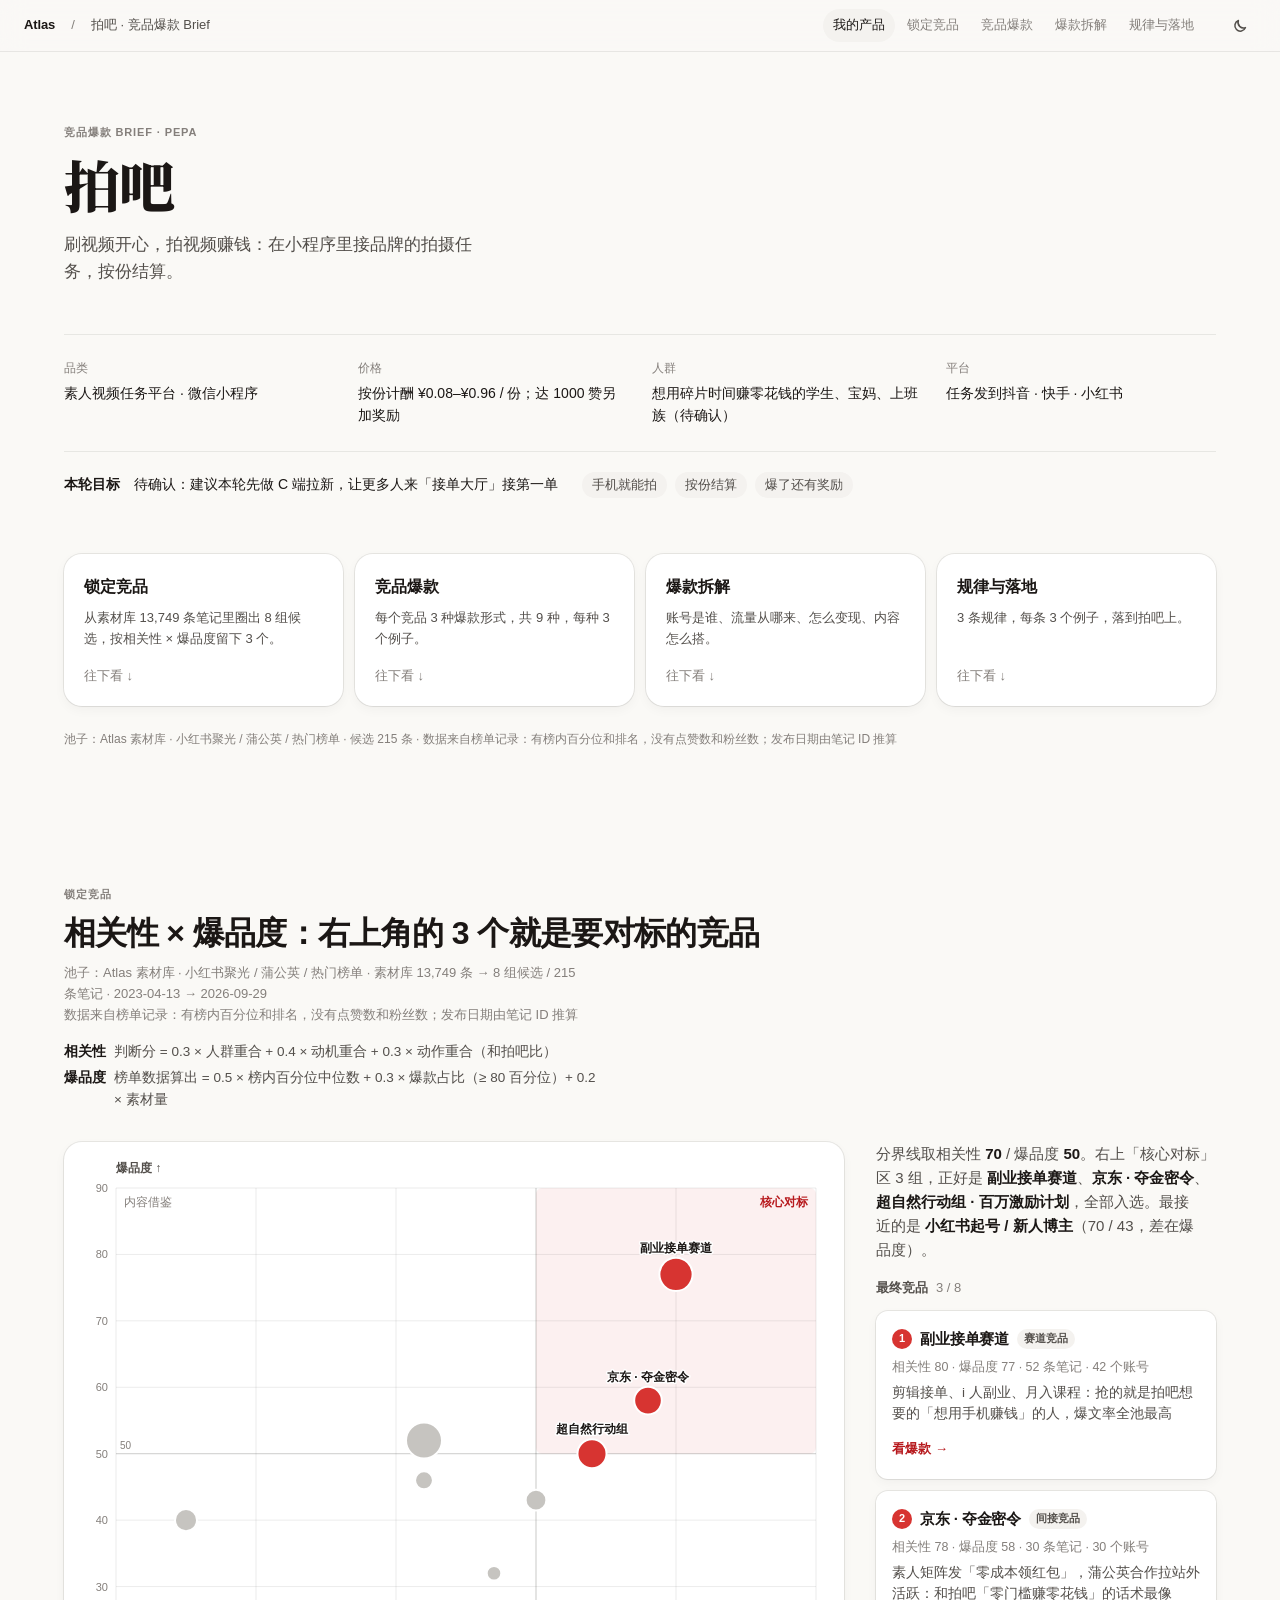
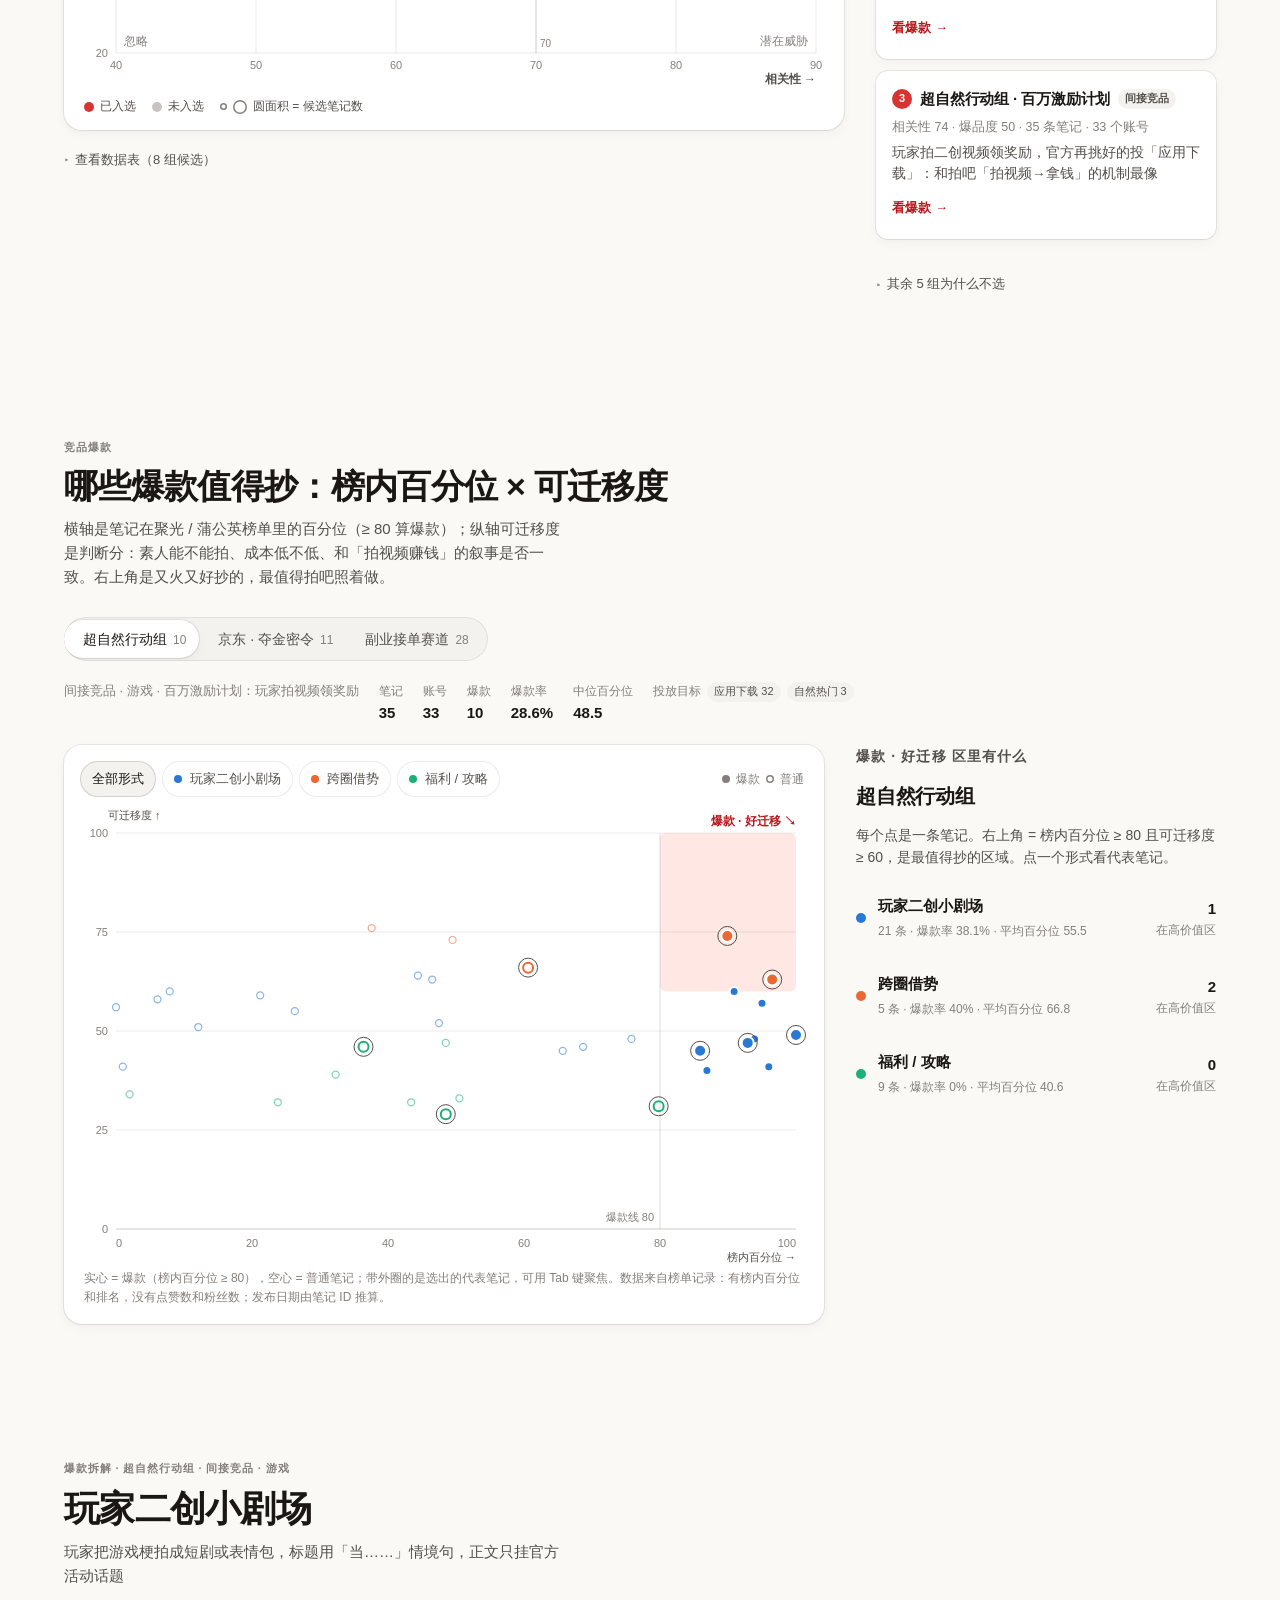
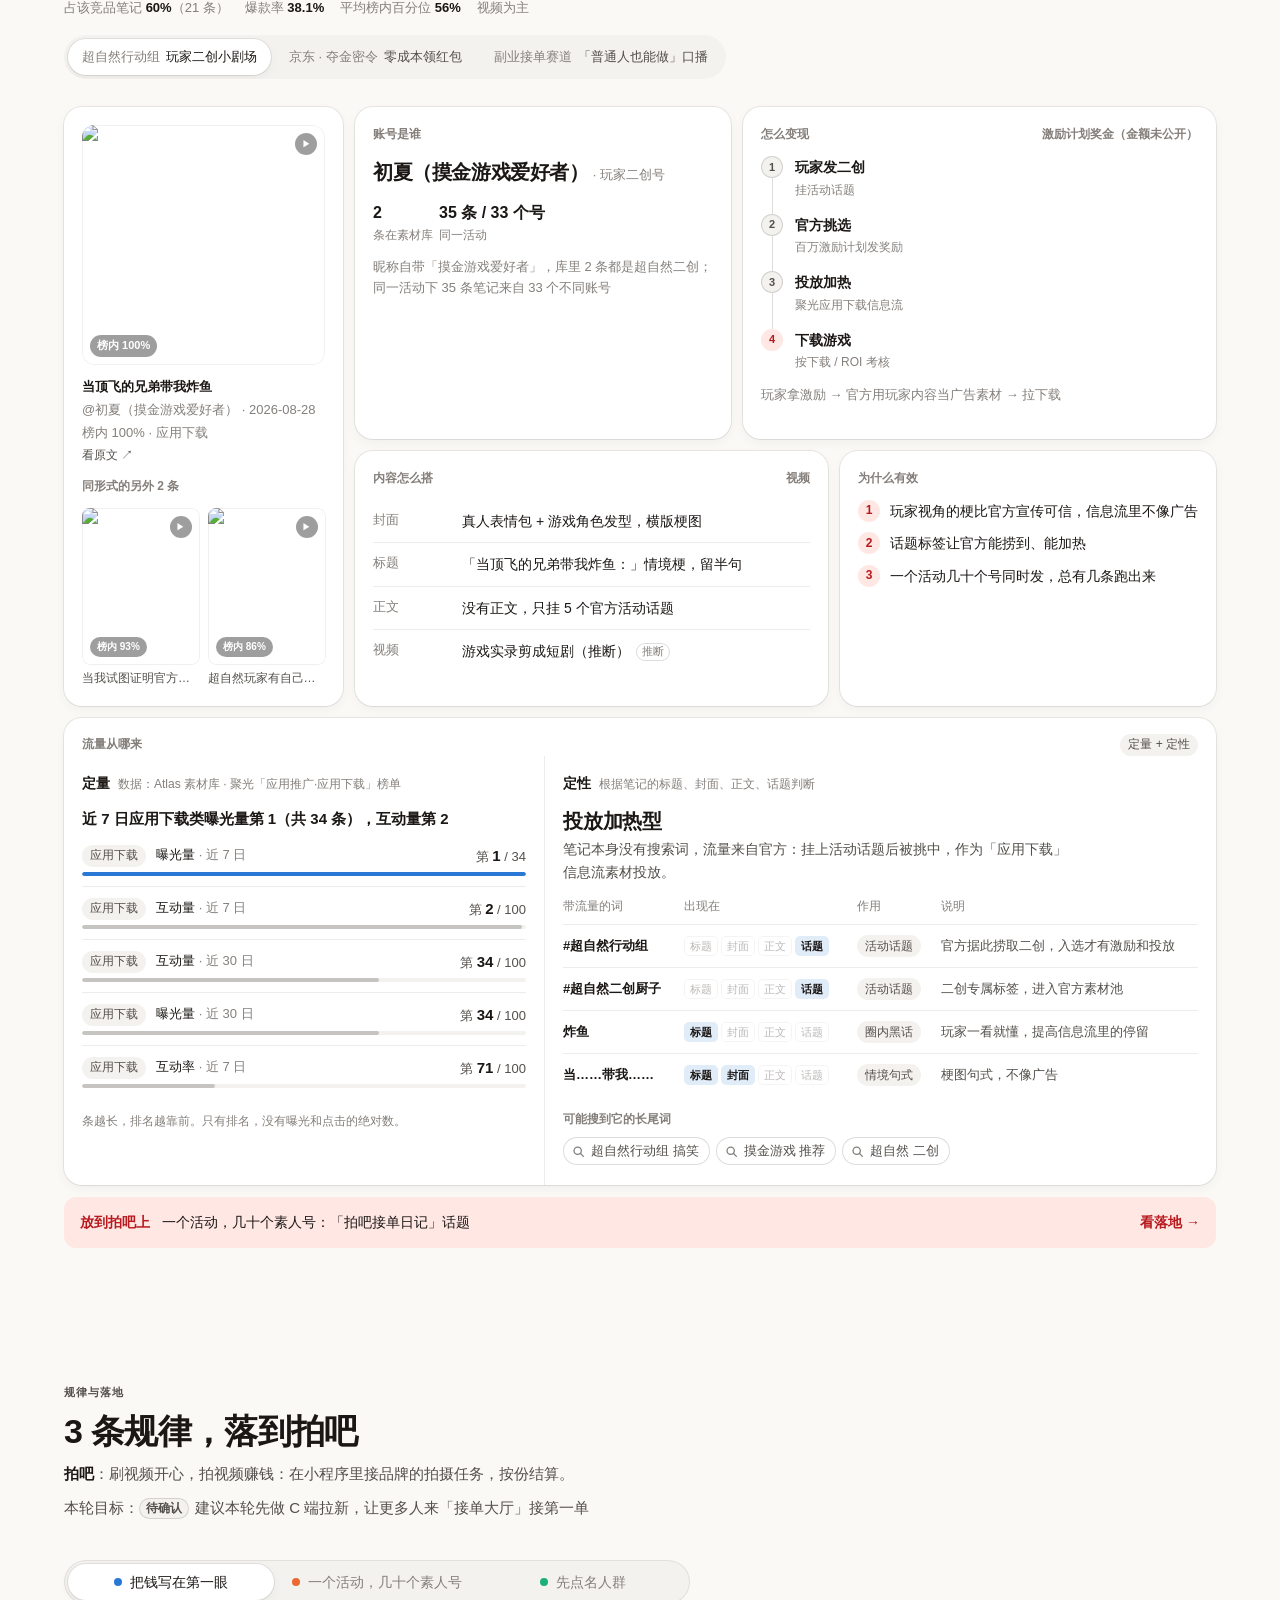
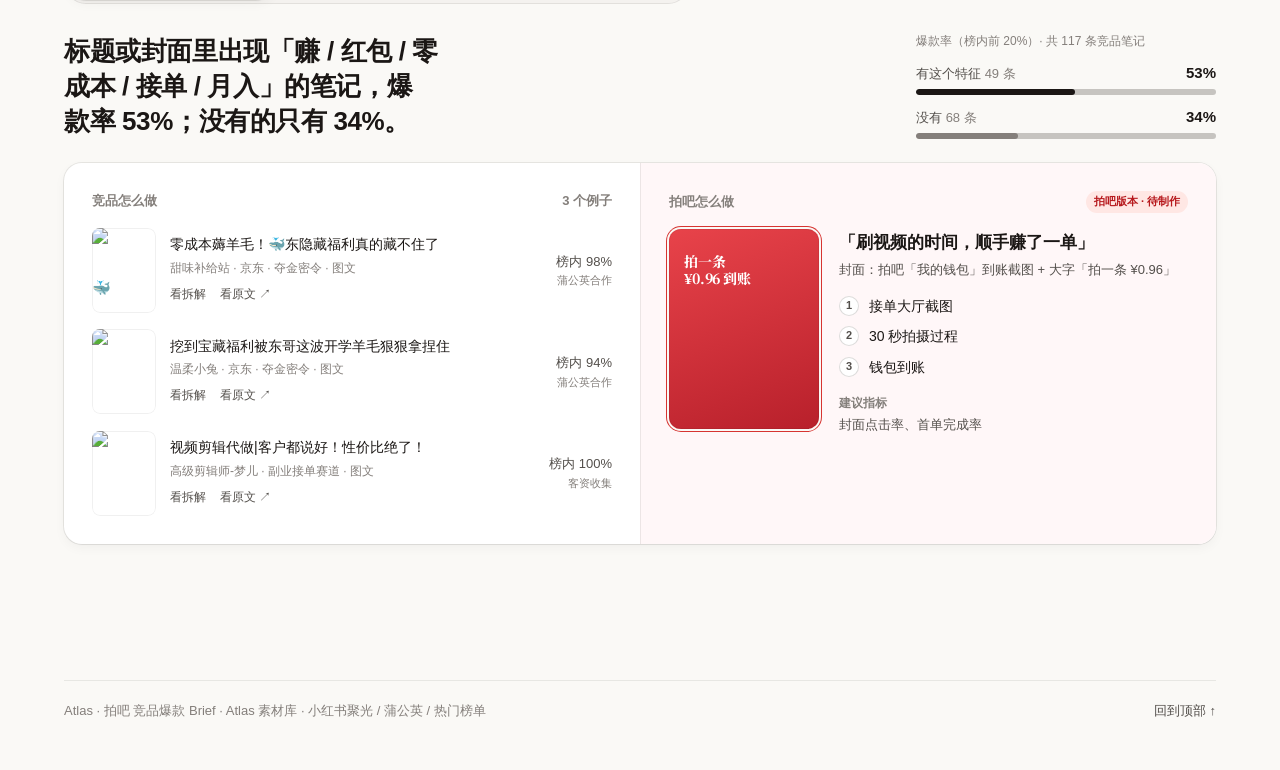
==== commit 25a6ecbf: "Play library videos inline and add a light/dark toggle Notes whose video exists in the Atlas library" ====
--- a/final/index.html
+++ b/final/index.html
@@ -3,6 +3,7 @@
 <head>
 <meta charset="utf-8">
 <meta name="viewport" content="width=device-width, initial-scale=1">
+<script>try { const t = localStorage.getItem('atlas-theme'); if (t === 'light' || t === 'dark') document.documentElement.dataset.theme = t; } catch {}</script>
 <title>拍吧 Brief</title>
 <link rel="stylesheet" href="assets/base.css">
 <style>
@@ -216,7 +217,8 @@
   .nc-m .acct { overflow: hidden; text-overflow: ellipsis; min-width: 0; color: var(--ink-2); }
   .nc-l { display: flex; flex-wrap: wrap; align-items: center; gap: 4px 8px; font-size: 11px; color: var(--ink-3); }
   .chip { display: inline-flex; align-items: center; height: 20px; padding: 0 7px; border-radius: 999px; background: var(--surface-2); color: var(--ink-2); font-size: 11px; white-space: nowrap; }
-  .nc-a { display: flex; gap: 12px; font-size: 12px; }
+  .nc-a { display: flex; flex-wrap: wrap; align-items: center; gap: 12px; font-size: 12px; }
+  .nc-a .play-link { align-self: flex-start; }
   .nc-a a { color: var(--accent-ink); text-decoration: none; font-weight: 500; padding: 4px 0; }
   .nc-a a.ext { color: var(--ink-2); }
   @media (hover: hover) and (pointer: fine) { .nc-a a:hover { text-decoration: underline; text-underline-offset: 3px; } }
@@ -563,7 +565,7 @@
   .v2-row-cov { display: block; border-radius: 8px; transition: transform 160ms var(--ease-out); }
   .v2-row-cov:active { transform: scale(0.97); }
   .v2-row .cover { border-radius: 8px; }
-  .v2-row-l { display: flex; gap: 14px; margin-top: 4px; font-size: 12px; }
+  .v2-row-l { display: flex; flex-wrap: wrap; align-items: center; gap: 14px; margin-top: 4px; font-size: 12px; }
   .v2-row-l a { color: var(--ink-2); padding: 2px 0; transition: color 150ms ease; }
   @media (hover: hover) and (pointer: fine) { .v2-row-l a:hover { color: var(--ink); } .v2-row-t:hover { text-decoration: underline; text-underline-offset: 3px; text-decoration-color: var(--line-strong); } }
   .v2-row .cover-text { font-size: 9px; left: 8%; right: 8%; }
@@ -870,12 +872,12 @@
       <div><dt>平均百分位</dt><dd>${f.avgPct}</dd></div></dl>`;
 
   const nc = (n, fid, i = 0) => `<article class="nc enter" style="--i:${i}">
-      <a href="#teardown" data-go="teardown" data-f="${fid}" class="cv" aria-label="看拆解：${n.title}">${U.cover(n)}</a>
+      <a href="#teardown" data-go="teardown" data-f="${fid}" class="cv" aria-label="看拆解：${n.title}">${U.cover(n, { play: false })}</a>
       <div style="display:grid;gap:6px">
         <p class="nc-t">${n.title}</p>
         <p class="nc-m"><span class="acct">${n.account}</span><span>${n.date}</span></p>
         <p class="nc-l"><span class="chip">${n.objective}</span><span class="num" title="${n.list}">榜内 ${Math.round(n.pct)}% · ${listShort(n.list)} 第 ${n.rank}/${n.total}</span></p>
-        <p class="nc-a"><a href="#teardown" data-go="teardown" data-f="${fid}">看拆解 →</a><a class="ext" href="${n.url}" target="_blank" rel="noopener">看原文 ↗</a></p>
+        <p class="nc-a">${U.playLink(n)}<a href="#teardown" data-go="teardown" data-f="${fid}">看拆解 →</a><a class="ext" href="${n.url}" target="_blank" rel="noopener">看原文 ↗</a></p>
       </div></article>`;
 
   const head = (h1, lede) => `<header class="p2-wrap p2-head">
@@ -1135,7 +1137,7 @@
   const sibs = (x) => {
     const rest = x.f.notes.filter((n) => n.id !== x.hero.id).slice(0, 2);
     if (!rest.length) return '';
-    return `<div class="sibs-h">同形式的另外 ${rest.length} 条</div><div class="sibs">${rest.map((n) => `<a href="${esc(n.url)}" target="_blank" rel="noopener" title="${esc(n.title)}">${cover(n)}<span>${esc(n.title)}</span></a>`).join('')}</div>`;
+    return `<div class="sibs-h">同形式的另外 ${rest.length} 条</div><div class="sibs">${rest.map((n) => `<a href="${esc(n.url)}" target="_blank" rel="noopener" title="${esc(n.title)}">${cover(n, { play: false })}<span>${esc(n.title)}</span></a>`).join('')}</div>`;
   };
 
   const MAG = '<svg viewBox="0 0 16 16" fill="none" stroke="currentColor" stroke-width="1.6" stroke-linecap="round" aria-hidden="true"><circle cx="7" cy="7" r="4.5"/><path d="M10.5 10.5 14 14"/></svg>';
@@ -1299,11 +1301,11 @@
         <h3>竞品怎么做 <span class="num">${l.examples.length} 个例子</span></h3>
         ${l.examples.map((id) => { const n = A.notes[id]; return `
           <div class="v2-row">
-            <a class="v2-row-cov" href="#teardown" data-go="teardown" data-f="${n.format}" tabindex="-1" aria-hidden="true">${cover(n, { tag: false })}</a>
+            <a class="v2-row-cov" href="#teardown" data-go="teardown" data-f="${n.format}" tabindex="-1" aria-hidden="true">${cover(n, { tag: false, play: false })}</a>
             <span>
               <a class="v2-row-t" href="#teardown" data-go="teardown" data-f="${n.format}">${n.title}</a>
               <span class="v2-row-m">${n.account} · ${compName(n.competitor)} · ${n.type}</span>
-              <span class="v2-row-l"><a href="#teardown" data-go="teardown" data-f="${n.format}">看拆解</a><a href="${n.url}" target="_blank" rel="noopener">看原文 ↗</a></span>
+              <span class="v2-row-l">${AtlasUI.playLink(n)}<a href="#teardown" data-go="teardown" data-f="${n.format}">看拆解</a><a href="${n.url}" target="_blank" rel="noopener">看原文 ↗</a></span>
             </span>
             <span class="v2-row-n">榜内 ${Math.round(n.pct)}%<small>${n.objective}</small></span>
           </div>`; }).join('')}
--- a/final/assets/base.css
+++ b/final/assets/base.css
@@ -60,6 +60,27 @@
   }
 }
 
+:root[data-theme="dark"] {
+  color-scheme: dark;
+  --bg: oklch(0.17 0.004 60);
+  --surface: oklch(0.205 0.004 60);
+  --surface-2: oklch(0.235 0.004 60);
+  --ink: oklch(0.95 0.004 80);
+  --ink-2: oklch(0.76 0.006 80);
+  --ink-3: oklch(0.6 0.006 80);
+  --line: oklch(0.28 0.004 60);
+  --line-strong: oklch(0.34 0.004 60);
+  --accent: oklch(0.66 0.16 27);
+  --accent-ink: oklch(0.74 0.14 27);
+  --accent-soft: oklch(0.27 0.04 27);
+  --s1: #3987e5;
+  --s2: #d95926;
+  --s3: #199e70;
+  --s-muted: oklch(0.36 0.004 60);
+  --shadow-1: 0 0 0 1px var(--line);
+  --shadow-2: 0 0 0 1px var(--line-strong), 0 12px 32px rgba(0, 0, 0, 0.4);
+}
+
 *, *::before, *::after { box-sizing: border-box; }
 html { -webkit-text-size-adjust: 100%; }
 body {
@@ -158,3 +179,79 @@
 }
 
 #stage { padding-bottom: 64px; }
+
+/* ---------- video: play control on covers + modal player ---------- */
+.cover-playbtn {
+  position: absolute; inset: 0; z-index: 1;
+  display: grid; place-items: center;
+  border: 0; padding: 0; background: transparent; cursor: pointer;
+  border-radius: inherit;
+}
+.cover-playbtn .pb-dot {
+  display: grid; place-items: center; width: 44px; height: 44px; border-radius: 50%;
+  padding-left: 3px; font-size: 14px; color: #fff;
+  background: rgba(0, 0, 0, 0.46);
+  -webkit-backdrop-filter: blur(8px); backdrop-filter: blur(8px);
+  box-shadow: 0 0 0 1px rgba(255, 255, 255, 0.18) inset;
+  transition: transform 160ms var(--ease-out), background-color 150ms ease;
+}
+.cover-playbtn .pb-dur {
+  position: absolute; right: 8px; top: 8px; padding: 2px 7px; border-radius: 999px;
+  font-size: 11px; font-weight: 600; color: #fff; background: rgba(0, 0, 0, 0.46);
+}
+@media (hover: hover) and (pointer: fine) {
+  .cover-playbtn:hover .pb-dot { background: rgba(0, 0, 0, 0.62); transform: scale(1.06); }
+}
+.cover-playbtn:active .pb-dot { transform: scale(0.94); }
+.cover-playbtn:focus-visible { outline: 2px solid #fff; outline-offset: -4px; }
+.cover-play-live { background: var(--accent); }
+
+.play-link {
+  display: inline-flex; align-items: center; gap: 4px;
+  min-height: 28px; padding: 0 10px; border: 0; border-radius: 999px;
+  background: var(--accent-soft); color: var(--accent-ink);
+  font-size: 12px; font-weight: 600; cursor: pointer;
+  transition: transform 160ms var(--ease-out), background-color 150ms ease;
+}
+@media (hover: hover) and (pointer: fine) { .play-link:hover { background: color-mix(in oklch, var(--accent-soft) 80%, var(--accent)); } }
+.play-link:active { transform: scale(0.97); }
+
+.atlas-player {
+  width: fit-content; max-width: min(92vw, 980px); padding: 0; border: 0; border-radius: var(--r-lg);
+  background: transparent; color: #fff; overflow: hidden;
+  box-shadow: 0 24px 64px rgba(0, 0, 0, 0.4);
+  opacity: 1; transform: none;
+  transition: opacity 200ms var(--ease-out), transform 200ms var(--ease-out), overlay 200ms allow-discrete, display 200ms allow-discrete;
+}
+@starting-style { .atlas-player[open] { opacity: 0; transform: scale(0.96); } }
+.atlas-player::backdrop { background: rgba(10, 8, 6, 0.72); transition: background-color 200ms ease; }
+@starting-style { .atlas-player[open]::backdrop { background: rgba(10, 8, 6, 0); } }
+.ap-box { display: grid; background: #000; max-width: 100%; }
+.atlas-player video { display: block; width: 100%; max-height: calc(86dvh - 64px); background: #000; }
+.ap-bar { display: flex; align-items: center; gap: 12px; padding: 12px 16px; background: #111; }
+.ap-meta { min-width: 0; flex: 1; }
+.ap-t { font-size: 14px; font-weight: 600; white-space: nowrap; overflow: hidden; text-overflow: ellipsis; }
+.ap-m { font-size: 12px; color: rgba(255, 255, 255, 0.6); }
+.ap-ext { font-size: 13px; color: rgba(255, 255, 255, 0.8); text-decoration: none; white-space: nowrap; }
+.ap-close {
+  width: 36px; height: 36px; border: 0; border-radius: 50%; flex: none;
+  background: rgba(255, 255, 255, 0.12); color: #fff; cursor: pointer;
+  transition: transform 160ms var(--ease-out), background-color 150ms ease;
+}
+@media (hover: hover) and (pointer: fine) { .ap-close:hover { background: rgba(255, 255, 255, 0.2); } .ap-ext:hover { color: #fff; } }
+.ap-close:active { transform: scale(0.94); }
+.ap-close:focus-visible, .ap-ext:focus-visible { outline: 2px solid rgba(255, 255, 255, 0.6); outline-offset: 2px; }
+@media (prefers-reduced-motion: reduce) {
+  .atlas-player, .atlas-player::backdrop { transition: none; }
+}
+
+/* theme toggle in the top bar; transitions are suppressed for the frame the theme flips */
+.theme-btn {
+  flex: none; display: grid; place-items: center; width: 32px; height: 32px; margin-left: 4px;
+  border: 0; border-radius: 50%; background: transparent; color: var(--ink-2); cursor: pointer;
+  transition: background-color 150ms ease, color 150ms ease, transform 160ms var(--ease-out);
+}
+.theme-btn svg { width: 16px; height: 16px; }
+@media (hover: hover) and (pointer: fine) { .theme-btn:hover { background: var(--surface-2); color: var(--ink); } }
+.theme-btn:active { transform: scale(0.94); }
+.theme-switching *, .theme-switching *::before, .theme-switching *::after { transition: none !important; }
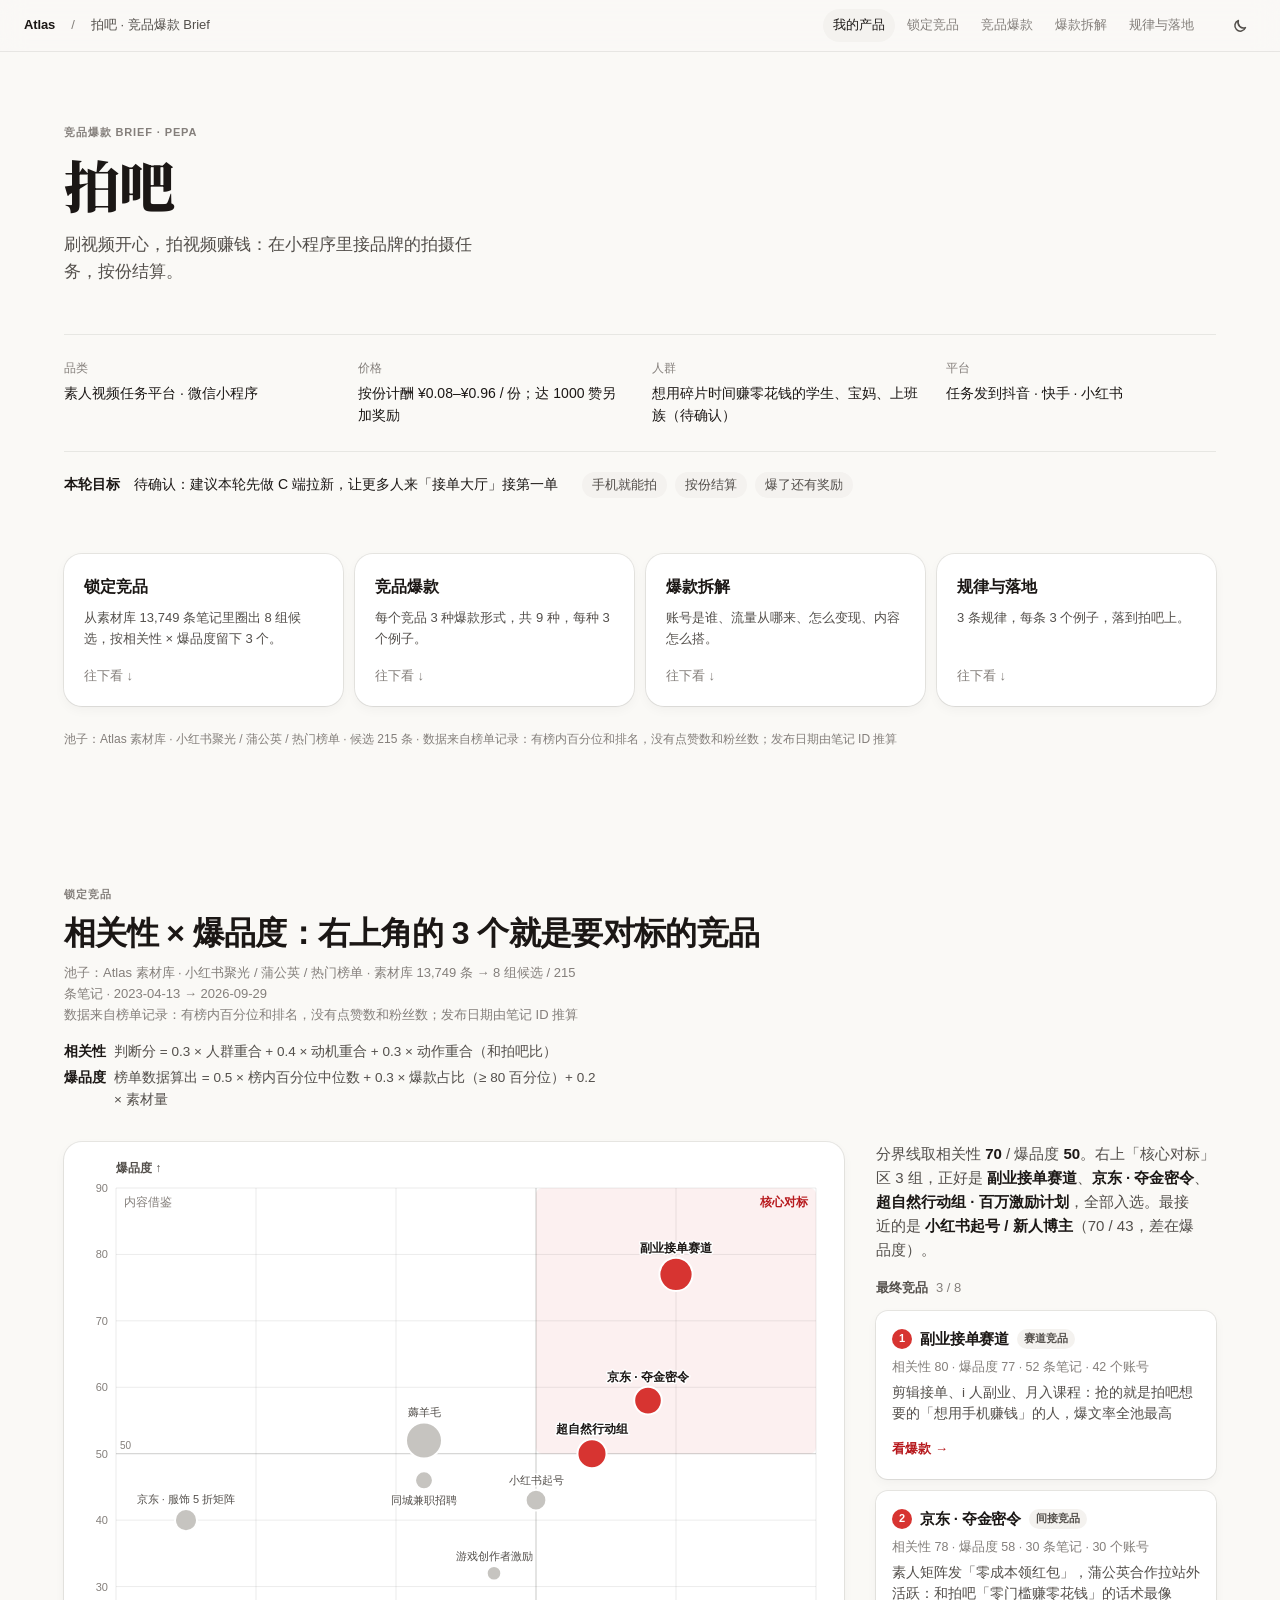
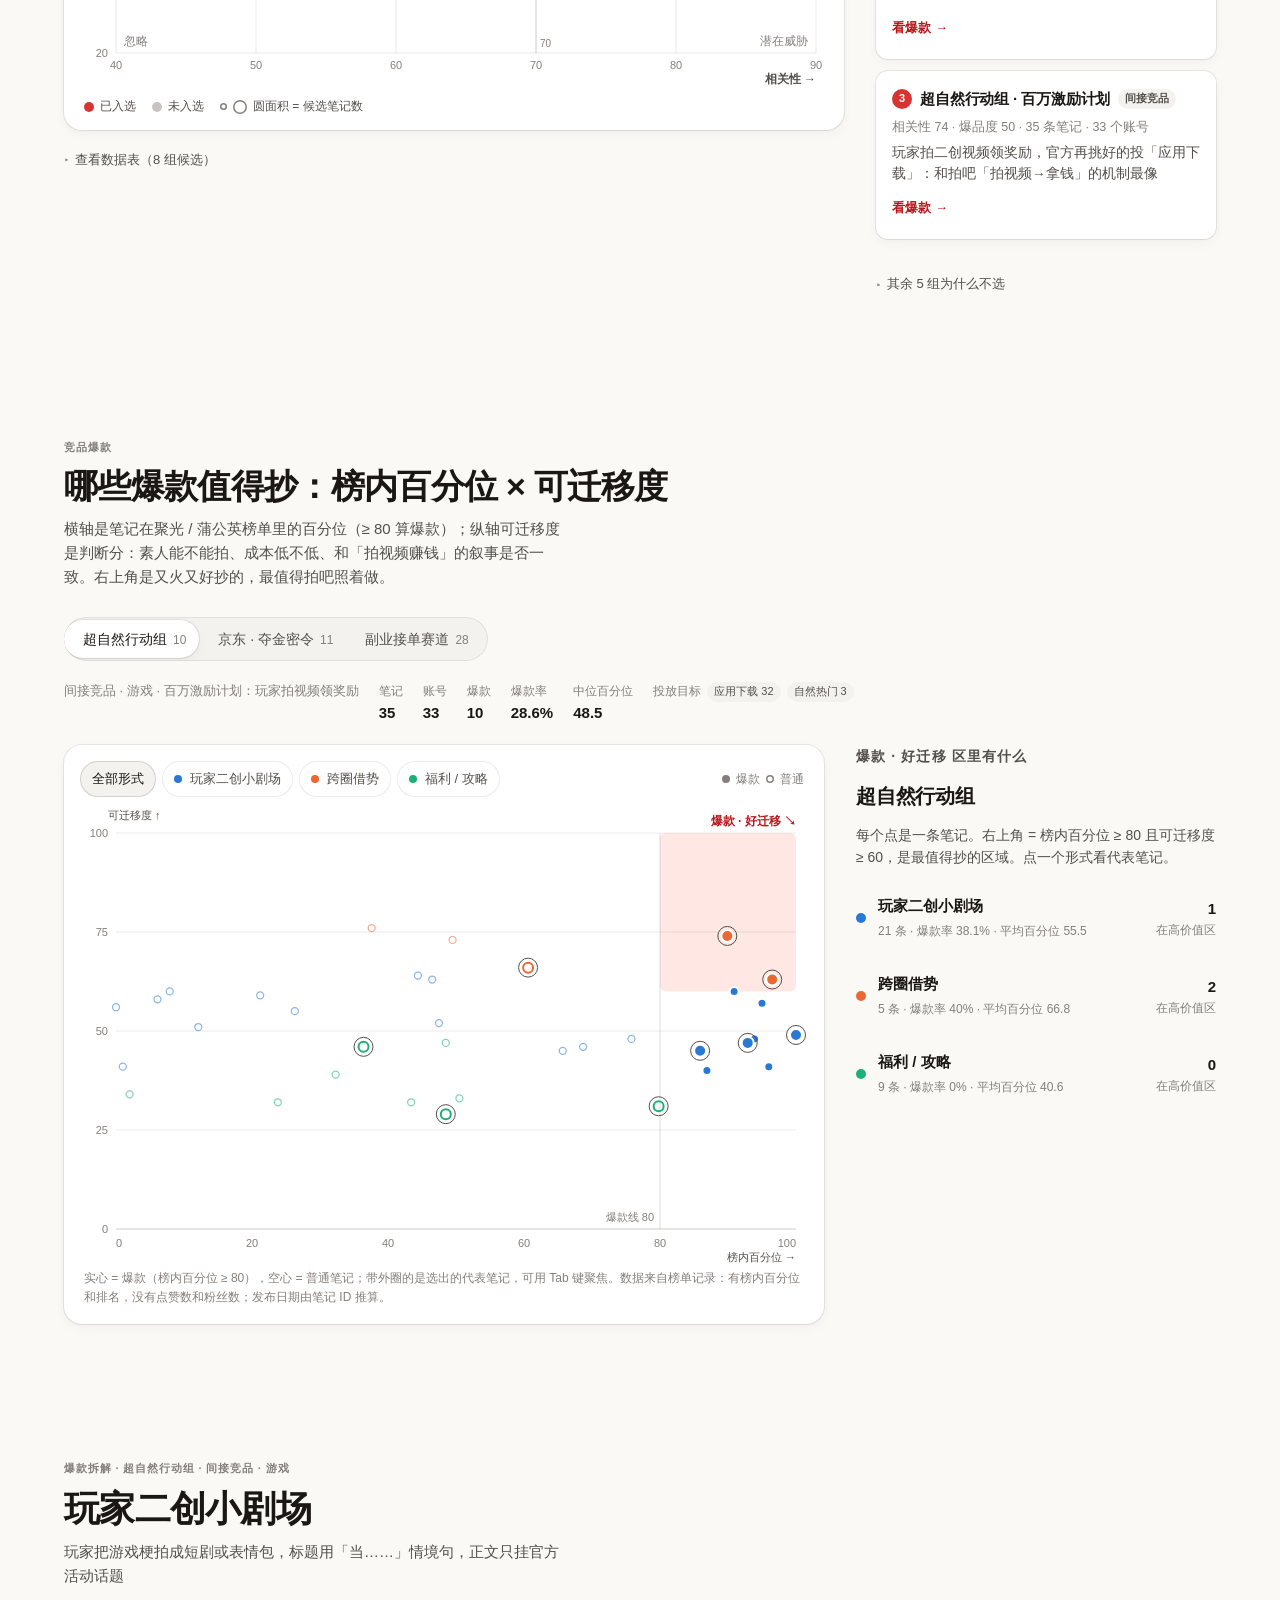
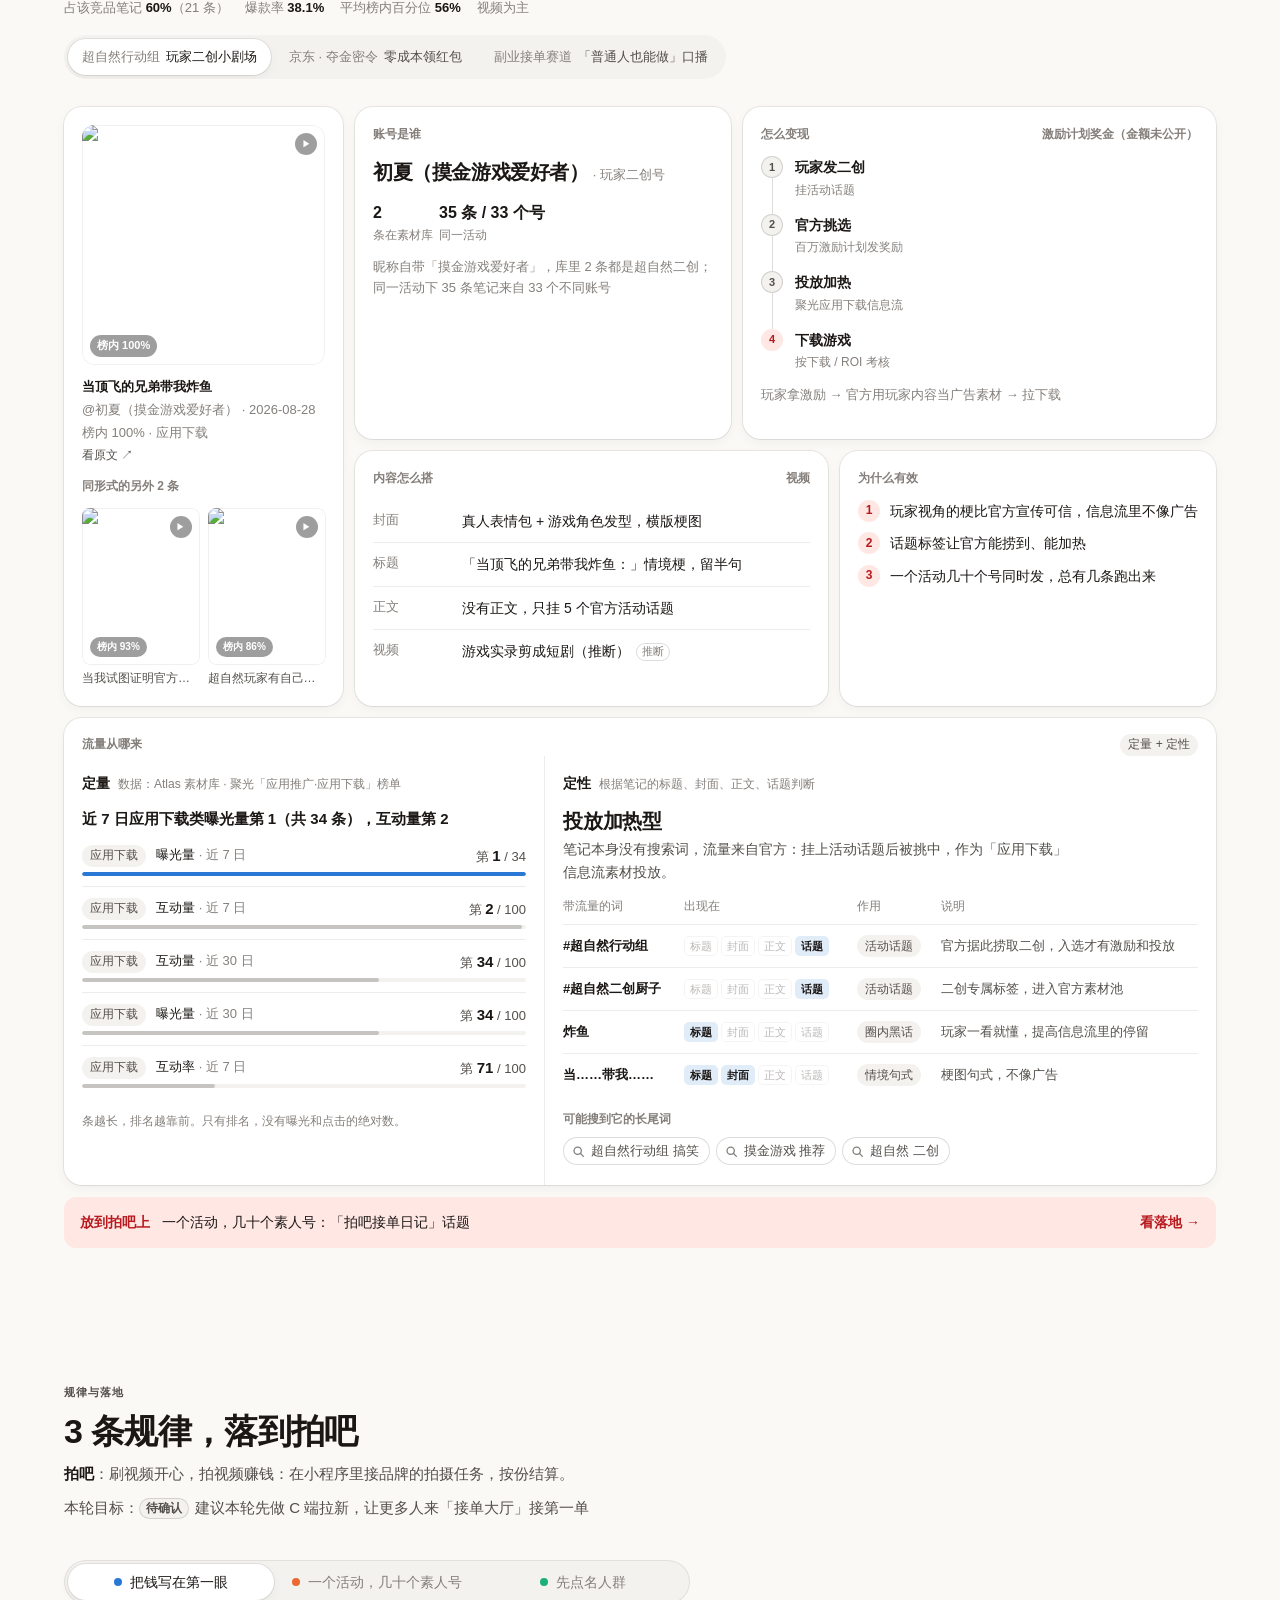
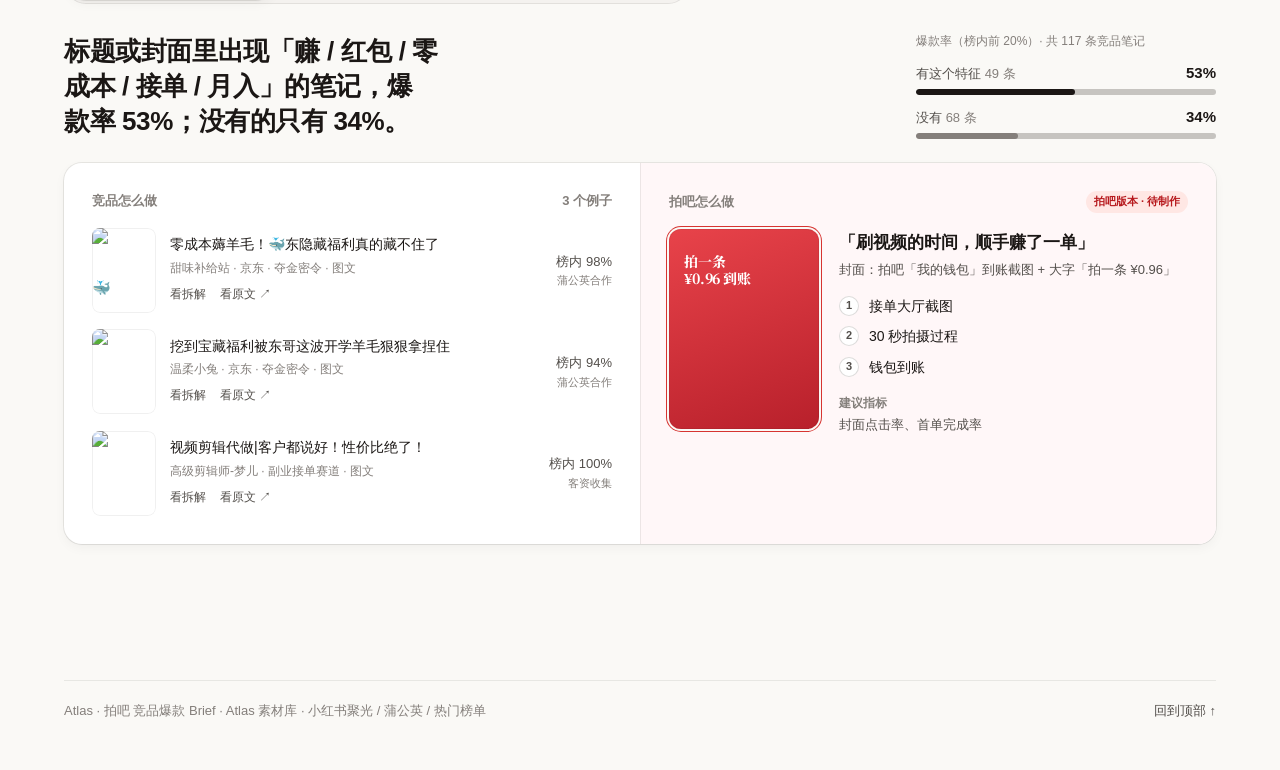
==== commit 6c642762: "Label every bubble in the competitor matrix Unpicked groups get muted direct labels; each label trie" ====
--- a/final/index.html
+++ b/final/index.html
@@ -812,24 +812,36 @@
         <circle class="mark" cx="${cx}" cy="${cy}" r="${r}" fill="var(${b.picked ? '--accent' : '--s-muted'})" stroke="var(--surface)" stroke-width="2" style="--d:${d}ms${animate ? '' : ';animation:none'}"/>
       </g>`;
     });
-    // direct labels on picked only: try above / below / right / left, avoid other labels and marks
+    // direct labels on every bubble: picked first (ink, bold), then the rest (muted, lighter).
+    // Each tries 8 spots around its mark and takes the first that clears other labels and marks.
     const boxes = POOL.map((b) => { const r = rad(b.notes); return { x0: x(b.relevance) - r, x1: x(b.relevance) + r, y0: y(b.heat) - r, y1: y(b.heat) + r, id: b.id }; });
     boxes.push({ x0: x(X1) - 8 - 4 * fs, x1: x(X1), y0: y(Y1), y1: y(Y1) + 22, id: '_q' });
+    boxes.push({ x0: x(X0), x1: x(X0) + 4 * fs + 8, y0: y(Y1), y1: y(Y1) + 22, id: '_q' });
+    boxes.push({ x0: x(X1) - 8 - 4 * fs, x1: x(X1), y0: y(Y0) - 22, y1: y(Y0), id: '_q' });
+    boxes.push({ x0: x(X0), x1: x(X0) + 2 * fs + 8, y0: y(Y0) - 22, y1: y(Y0), id: '_q' });
     const hit = (a, c) => a.x0 < c.x1 && a.x1 > c.x0 && a.y0 < c.y1 && a.y1 > c.y0;
-    for (const b of [...PICKED].sort((a, c) => c.heat - a.heat)) {
-      const cx = x(b.relevance), cy = y(b.heat), r = rad(b.notes), label = short(b.name);
-      const w = [...label].reduce((n, ch) => n + (ch.charCodeAt(0) > 255 ? fs : fs * 0.55), 0), h = fs + 2;
-      const cands = [[cx, cy - r - 6], [cx, cy + r + h + 2], [cx + r + 6 + w / 2, cy + h / 2 - 2], [cx - r - 6 - w / 2, cy + h / 2 - 2]];
+    const muteLabel = (n) => { const t = n.replace(/（.*?）/g, '').trim(); return t.includes(' / ') ? t.split(' / ')[0] : t; };
+    const labelOrder = [...PICKED].sort((a, c) => c.heat - a.heat).concat(POOL.filter((b) => !b.picked).sort((a, c) => c.heat - a.heat));
+    for (const b of labelOrder) {
+      const cx = x(b.relevance), cy = y(b.heat), r = rad(b.notes);
+      const label = b.picked ? short(b.name) : muteLabel(b.name);
+      const f = b.picked ? fs : fs - 1;
+      const w = [...label].reduce((n, ch) => n + (ch.charCodeAt(0) > 255 ? f : f * 0.55), 0), h = f + 2;
+      const dx = r + 6 + w / 2, dy = h / 2 - 2, k = r * 0.75 + 4;
+      const cands = [[cx, cy - r - 6], [cx, cy + r + h + 2], [cx + dx, cy + dy], [cx - dx, cy + dy],
+        [cx + k + w / 2, cy - k], [cx - k - w / 2, cy - k], [cx + k + w / 2, cy + k + h], [cx - k - w / 2, cy + k + h]];
       let best = null;
       for (const [tx0, ty] of cands) {
         const tx = Math.min(Math.max(tx0, pad.l + w / 2), W - pad.r - w / 2);
         const box = { x0: tx - w / 2 - 2, x1: tx + w / 2 + 2, y0: ty - h, y1: ty + 3 };
-        if (box.y0 < 0) continue;
+        if (box.y0 < 0 || box.y1 > H - pad.b) continue;
         if (!boxes.some((o) => o.id !== b.id && hit(box, o))) { best = [tx, ty, box]; break; }
         if (!best) best = [tx, ty, box];
       }
       boxes.push(best[2]);
-      s += `<text x="${best[0]}" y="${best[1]}" font-size="${fs}" font-weight="650" fill="var(--ink)" text-anchor="middle" pointer-events="none" paint-order="stroke" stroke="var(--surface)" stroke-width="3" stroke-linejoin="round">${label}</text>`;
+      s += b.picked
+        ? `<text x="${best[0]}" y="${best[1]}" font-size="${f}" font-weight="650" fill="var(--ink)" text-anchor="middle" pointer-events="none" paint-order="stroke" stroke="var(--surface)" stroke-width="3" stroke-linejoin="round">${label}</text>`
+        : `<text x="${best[0]}" y="${best[1]}" font-size="${f}" font-weight="500" fill="var(--ink-2)" text-anchor="middle" pointer-events="none" paint-order="stroke" stroke="var(--surface)" stroke-width="3" stroke-linejoin="round">${label}</text>`;
     }
     s += '</svg>';
     host.innerHTML = s;
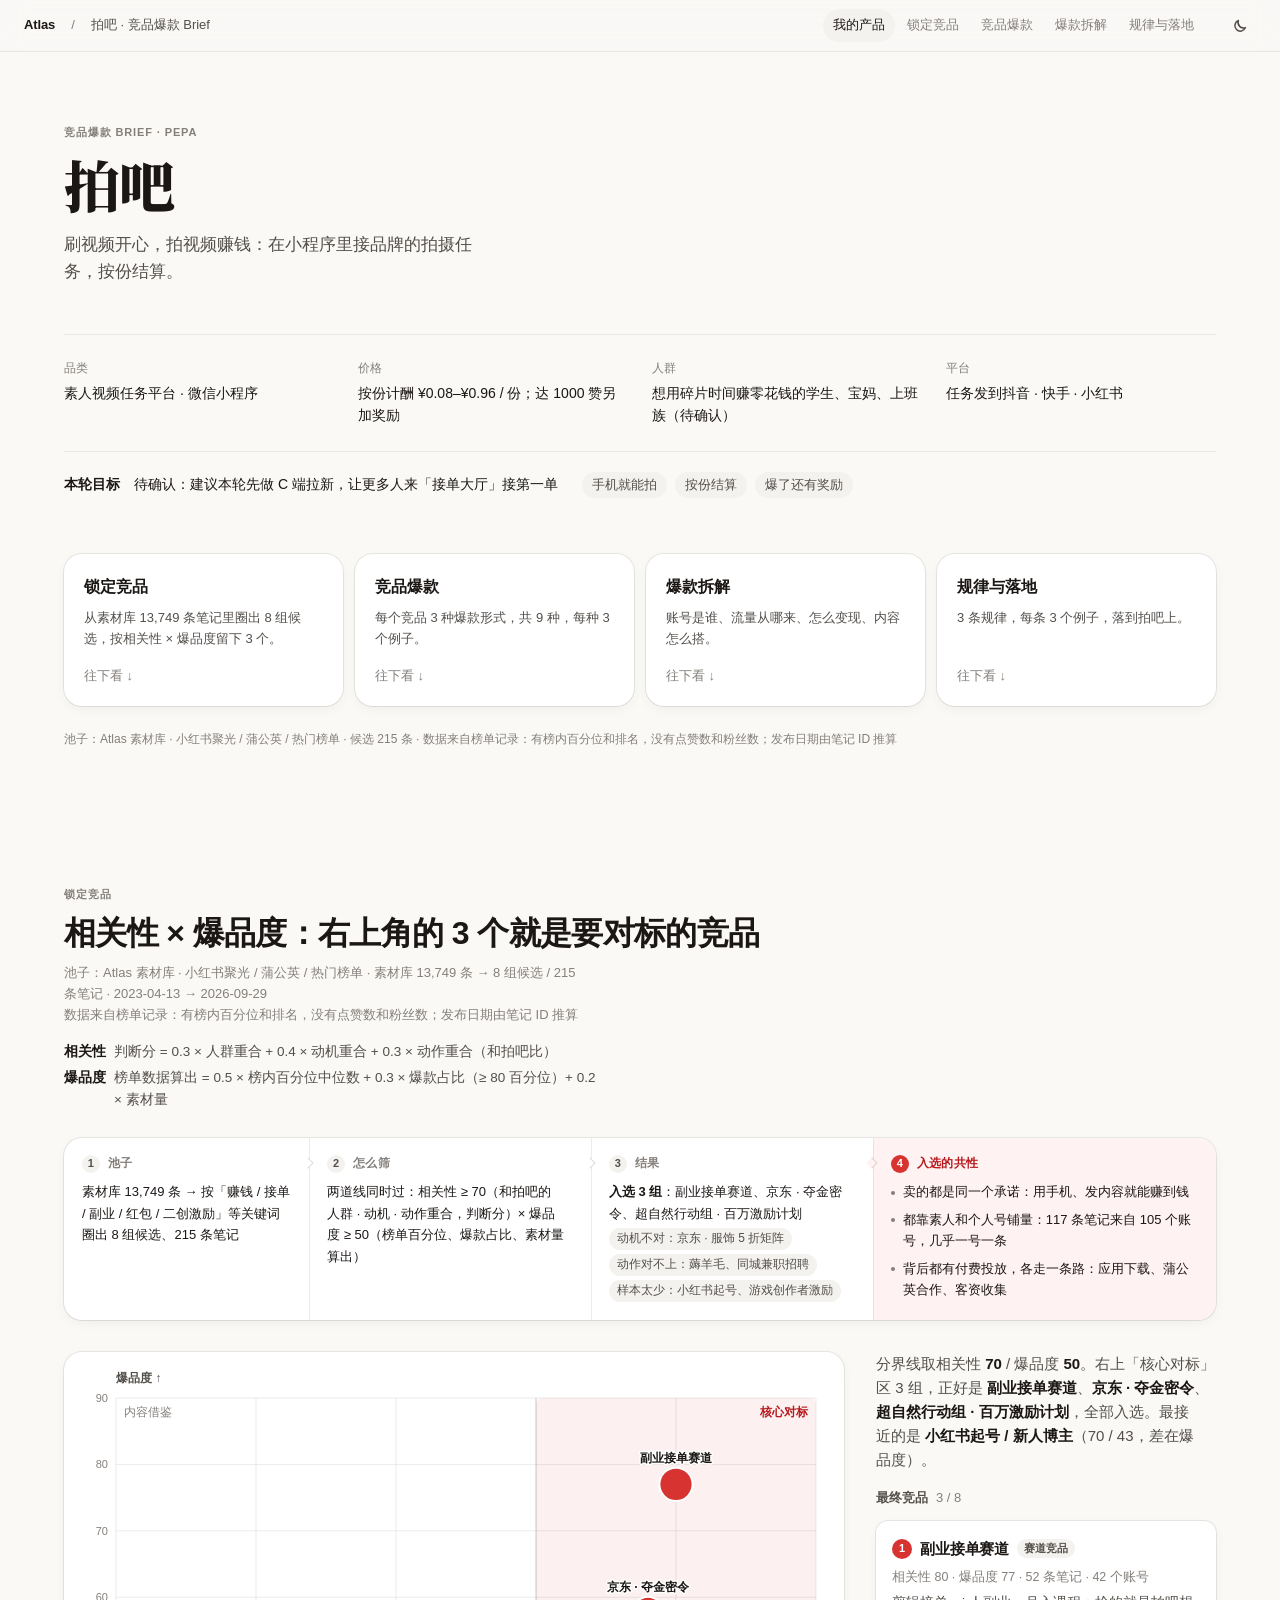
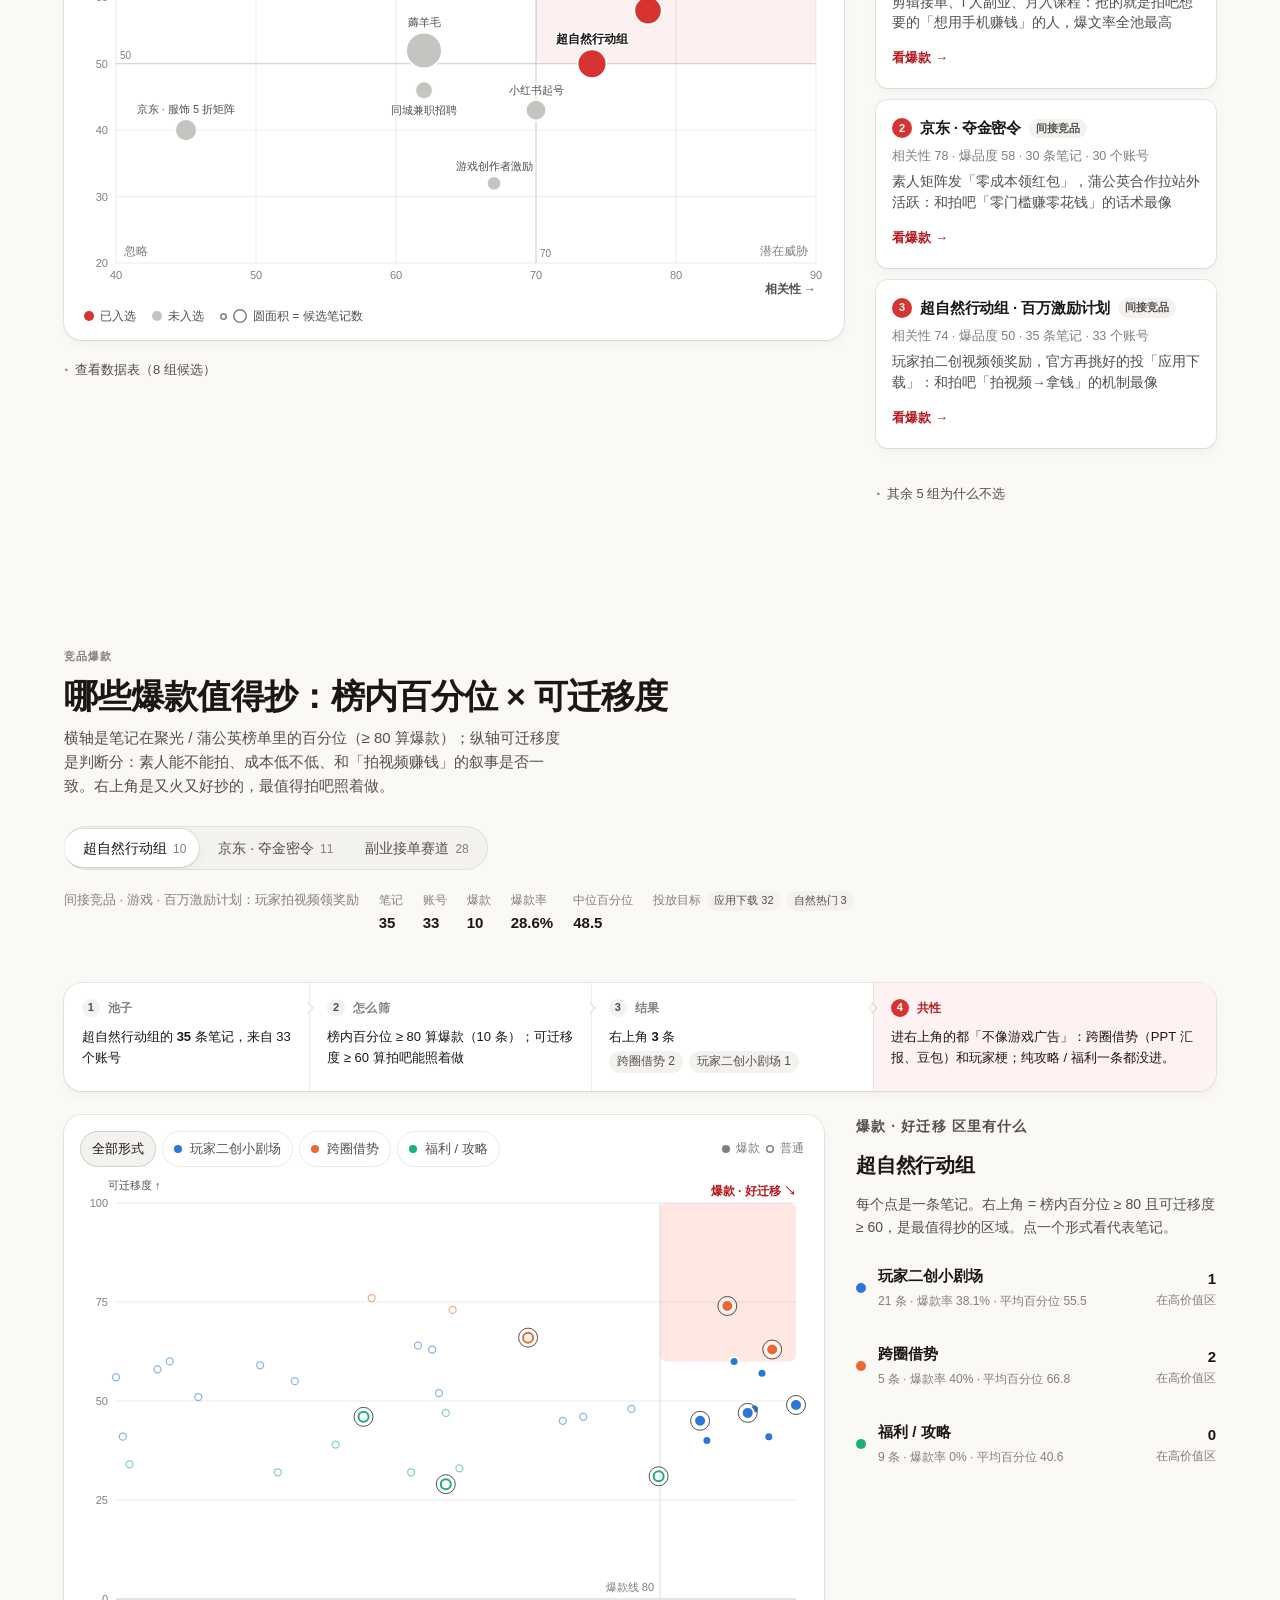
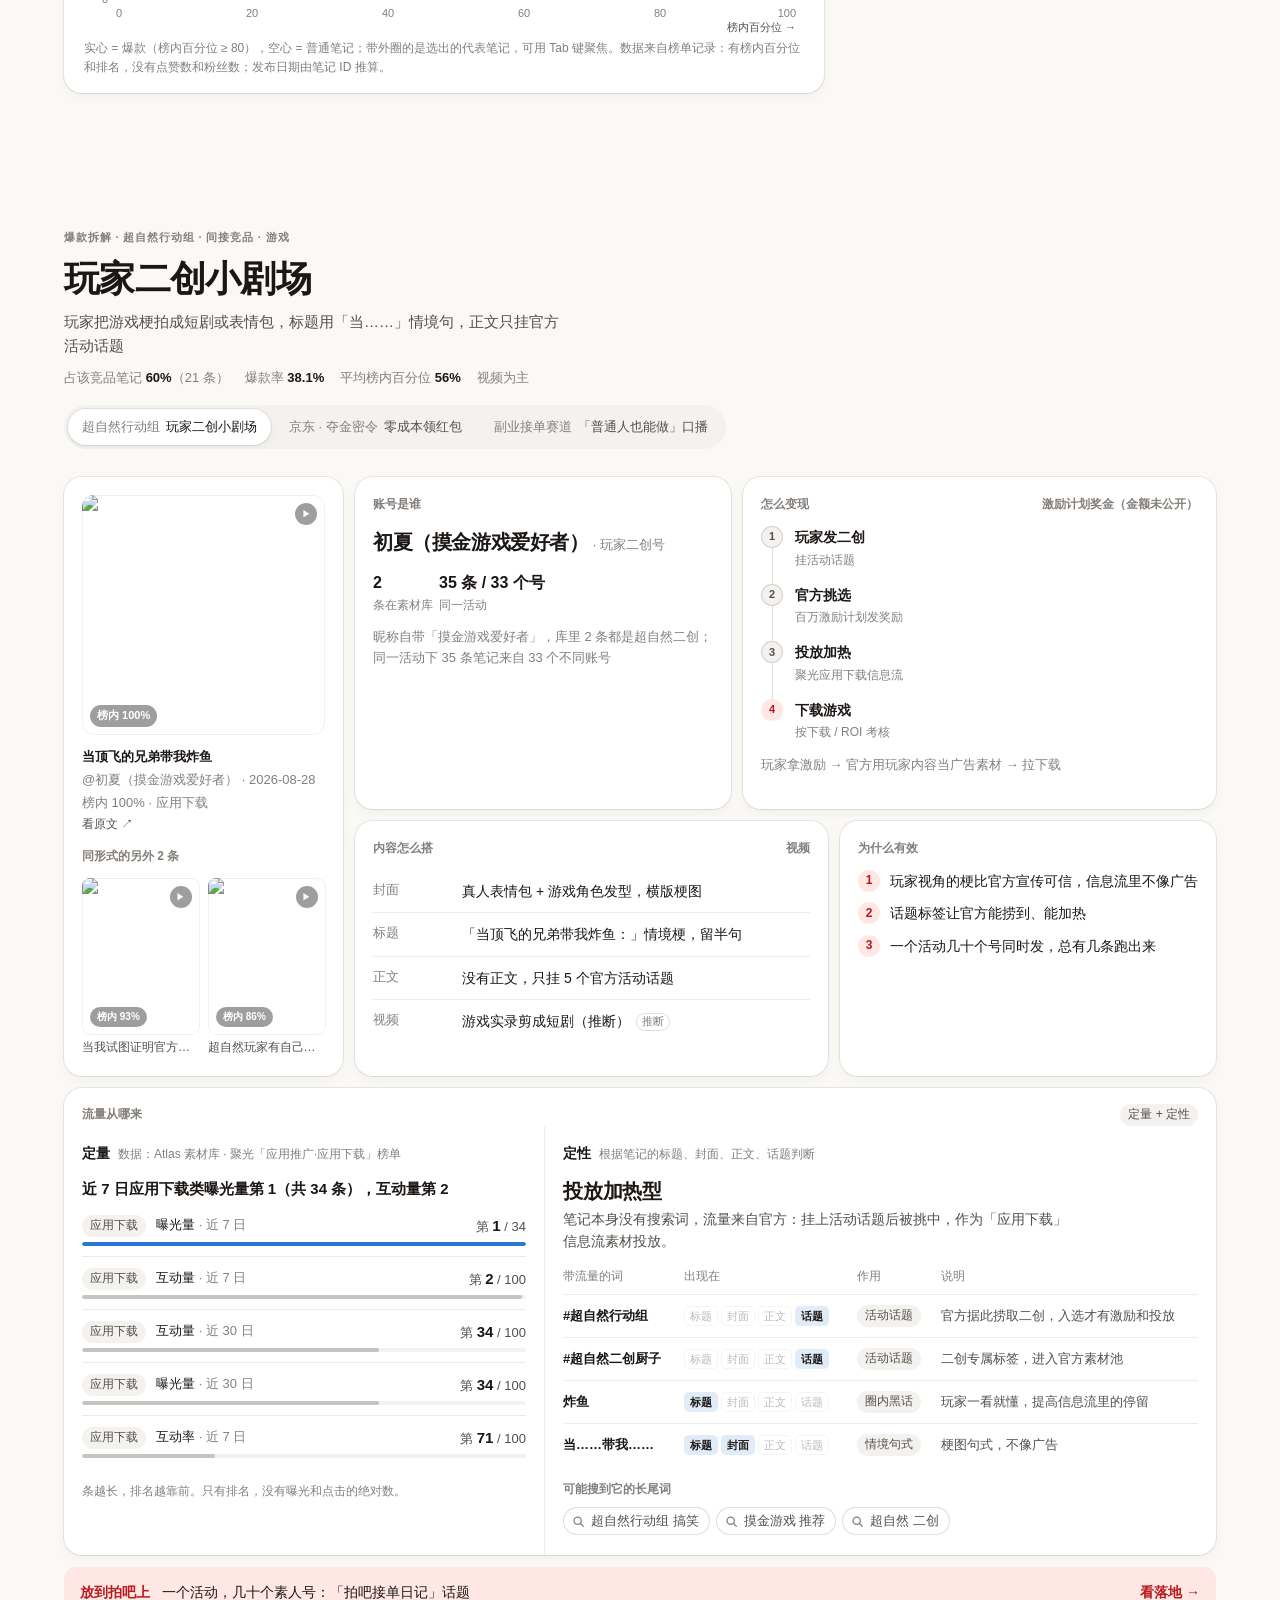
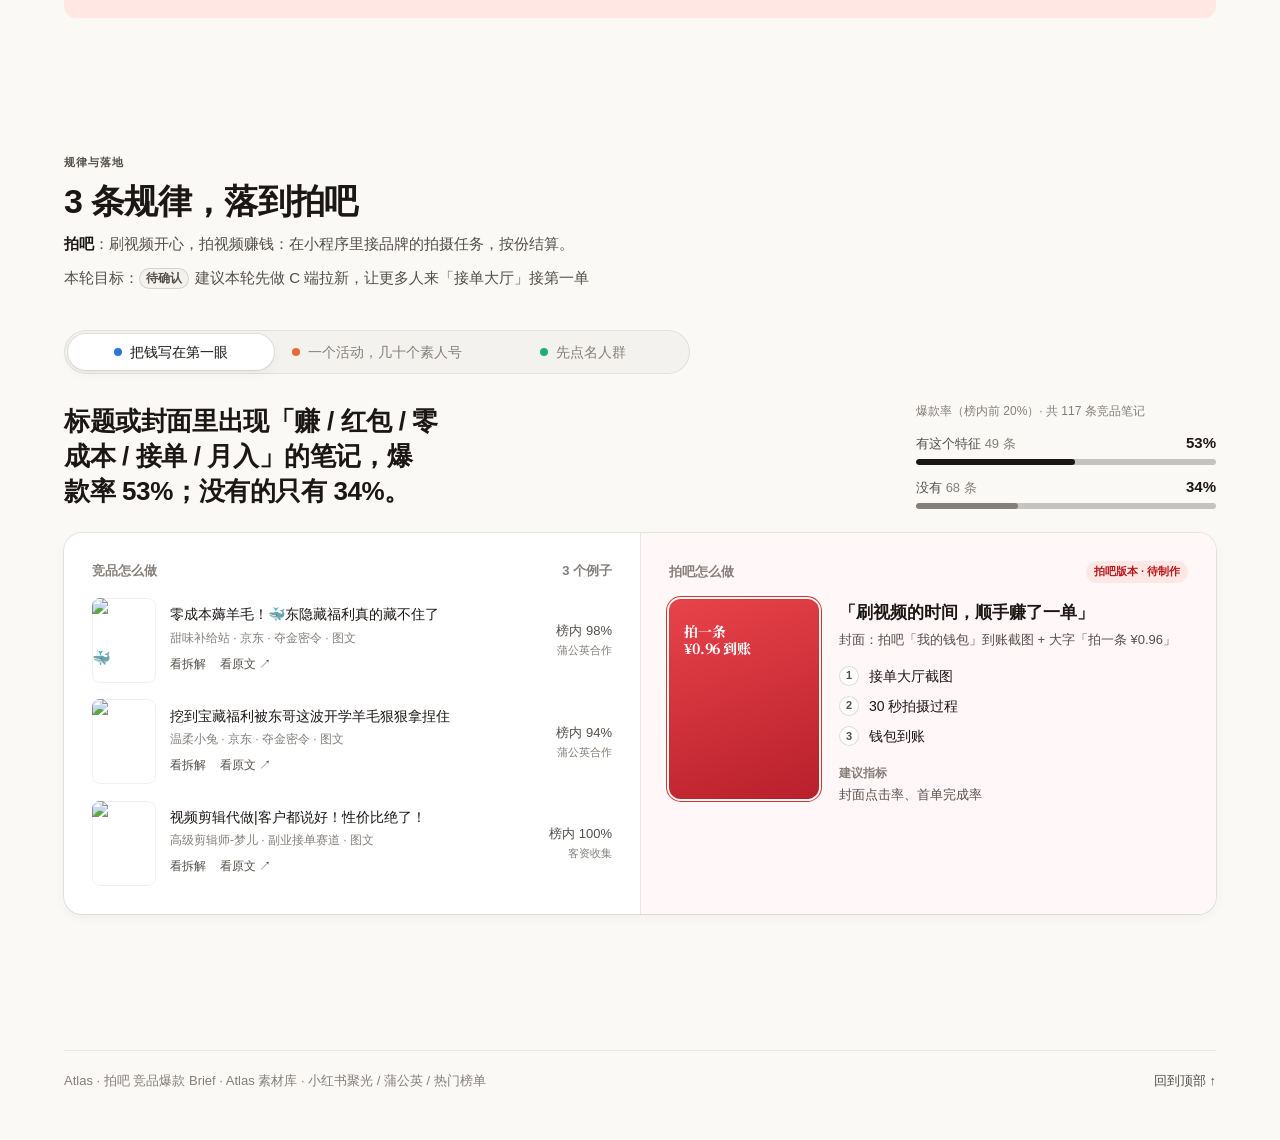
==== commit a47b9727: "Add a structured selection summary above both quadrant charts Pool → screening rule → result → share" ====
--- a/final/index.html
+++ b/final/index.html
@@ -731,9 +731,22 @@
   return t;
 }
 
+function v1Summary() {
+  const S = window.ATLAS.product.selection;
+  const nm = (n) => n.replace(/（.*?）/g, '').split(' / ')[0];
+  return AtlasUI.summary([
+    { k: '池子', v: S.pool },
+    { k: '怎么筛', v: S.rule },
+    { k: '结果', v: `<b>入选 ${S.picked.length} 组</b>：${S.picked.map(nm).join('、')}
+        <div class="tags">${S.dropped.map((d) => `<span class="tag">${d.tag}：${d.names.map(nm).join('、')}</span>`).join('')}</div>` },
+    { k: '入选的共性', v: `<ul>${S.common.map((t) => `<li>${t}</li>`).join('')}</ul>` },
+  ], '竞品筛选逻辑');
+}
+
 function v1Render() {
   return `<div class="p1 v1">
     ${head(`相关性 × 爆品度：右上角的 ${PICKED.length} 个就是要对标的竞品`)}
+    ${v1Summary()}
     <div class="v1-body">
       <div>
         <figure class="v1-chart" style="margin:0">
@@ -1046,8 +1059,18 @@
       <dl class="stats"><div><dt>笔记</dt><dd>${st.notes}</dd></div><div><dt>账号</dt><dd>${st.accounts}</dd></div><div><dt>爆款</dt><dd>${st.hits}</dd></div><div><dt>爆款率</dt><dd>${st.hitRate}%</dd></div><div><dt>中位百分位</dt><dd>${st.medianPct}</dd></div></dl>
       <span class="obj">投放目标 ${c.objectives.map(([k, v]) => `<span class="chip">${k} ${v}</span>`).join('')}</span>`;
   }
+  function zsum() {
+    const c = comp(sel), z = c.zone;
+    return U.summary([
+      { k: '池子', v: `${c.name}的 <b class="num">${z.total}</b> 条笔记，来自 <span class="num">${c.stats.accounts}</span> 个账号` },
+      { k: '怎么筛', v: `榜内百分位 ≥ 80 算爆款（<span class="num">${z.hits}</span> 条）；可迁移度 ≥ 60 算${A.product.name}能照着做` },
+      { k: '结果', v: `右上角 <b class="num">${z.n}</b> 条<div class="tags">${z.byFormat.map(([k, v]) => `<span class="tag">${k} ${v}</span>`).join('')}</div>` },
+      { k: '共性', v: z.takeaway },
+    ], '爆款筛选逻辑');
+  }
   function v2Set(stage, fid) {
     qFilter = fid || null;
+    stage.querySelector('.zsum').innerHTML = zsum();
     stage.querySelector('.chead').innerHTML = chead();
     stage.querySelector('.legend').innerHTML = v2Legend();
     stage.querySelector('.panel').innerHTML = v2Panel();
@@ -1063,6 +1086,7 @@
       <div class="p2-wrap">
         <div class="bar">${seg('选择竞品')}</div>
         <div class="chead">${chead()}</div>
+        <div class="zsum">${zsum()}</div>
         <div class="grid">
           <div class="chart-card"><div class="legend" role="group" aria-label="按形式筛选">${v2Legend()}</div><div class="plot"></div>
             <p class="note">实心 = 爆款（榜内百分位 ≥ 80），空心 = 普通笔记；带外圈的是选出的代表笔记，可用 Tab 键聚焦。${A.product.dataNote}。</p></div>
--- a/final/assets/base.css
+++ b/final/assets/base.css
@@ -255,3 +255,46 @@
 @media (hover: hover) and (pointer: fine) { .theme-btn:hover { background: var(--surface-2); color: var(--ink); } }
 .theme-btn:active { transform: scale(0.94); }
 .theme-switching *, .theme-switching *::before, .theme-switching *::after { transition: none !important; }
+
+/* ---------- structured summary strip (池子 → 怎么筛 → 结果 → 共性) ---------- */
+.sum {
+  list-style: none; margin: 28px 0 24px; padding: 0;
+  display: grid; grid-template-columns: 1fr 1.15fr 1.15fr 1.4fr;
+  border-radius: var(--r-lg); background: var(--surface); box-shadow: var(--shadow-1); overflow: hidden;
+}
+.sum-step { position: relative; display: grid; align-content: start; gap: 8px; padding: 16px 18px 18px; min-width: 0; }
+.sum-step + .sum-step { box-shadow: inset 1px 0 0 var(--line); }
+.sum-step + .sum-step::before { /* chevron on the seam between steps */
+  content: ""; position: absolute; left: -5px; top: 21px; width: 8px; height: 8px;
+  border-top: 1px solid var(--line-strong); border-right: 1px solid var(--line-strong);
+  background: var(--surface); transform: rotate(45deg);
+}
+.sum-k { display: flex; align-items: center; gap: 8px; font-size: 12px; font-weight: 600; color: var(--ink-3); letter-spacing: 0.02em; }
+.sum-n {
+  display: grid; place-items: center; width: 18px; height: 18px; border-radius: 50%;
+  font-size: 11px; background: var(--surface-2); color: var(--ink-2);
+}
+.sum-v { font-size: 13px; line-height: 1.65; color: var(--ink); text-wrap: pretty; }
+.sum-v b, .sum-v strong { font-weight: 600; }
+.sum-v .mut { color: var(--ink-3); }
+.sum-v ul { margin: 0; padding: 0; list-style: none; display: grid; gap: 6px; }
+.sum-v li { position: relative; padding-left: 12px; }
+.sum-v li::before { content: ""; position: absolute; left: 0; top: 0.72em; width: 4px; height: 4px; border-radius: 50%; background: var(--ink-3); }
+.sum-v .tags { display: flex; flex-wrap: wrap; gap: 4px 6px; margin-top: 4px; }
+.sum-v .tag { padding: 1px 8px; border-radius: 999px; font-size: 12px; background: var(--surface-2); color: var(--ink-2); }
+.sum-key { background: color-mix(in oklch, var(--accent-soft) 55%, var(--surface)); }
+.sum-key .sum-n { background: var(--accent); color: #fff; }
+.sum-key .sum-k { color: var(--accent-ink); }
+.sum-key + .sum-step::before, .sum-step.sum-key::before { background: color-mix(in oklch, var(--accent-soft) 55%, var(--surface)); }
+@media (max-width: 860px) {
+  .sum { grid-template-columns: 1fr 1fr; }
+  .sum-step:nth-child(3) { box-shadow: inset 0 1px 0 var(--line); }
+  .sum-step:nth-child(4) { box-shadow: inset 1px 0 0 var(--line), inset 0 1px 0 var(--line); }
+  .sum-step:nth-child(3)::before { display: none; }
+}
+@media (max-width: 520px) {
+  .sum { grid-template-columns: 1fr; }
+  .sum-step + .sum-step, .sum-step:nth-child(4) { box-shadow: inset 0 1px 0 var(--line); }
+  .sum-step + .sum-step::before { display: block; left: 24px; top: -5px; transform: rotate(135deg); }
+  .sum-step:nth-child(3)::before { display: block; }
+}
